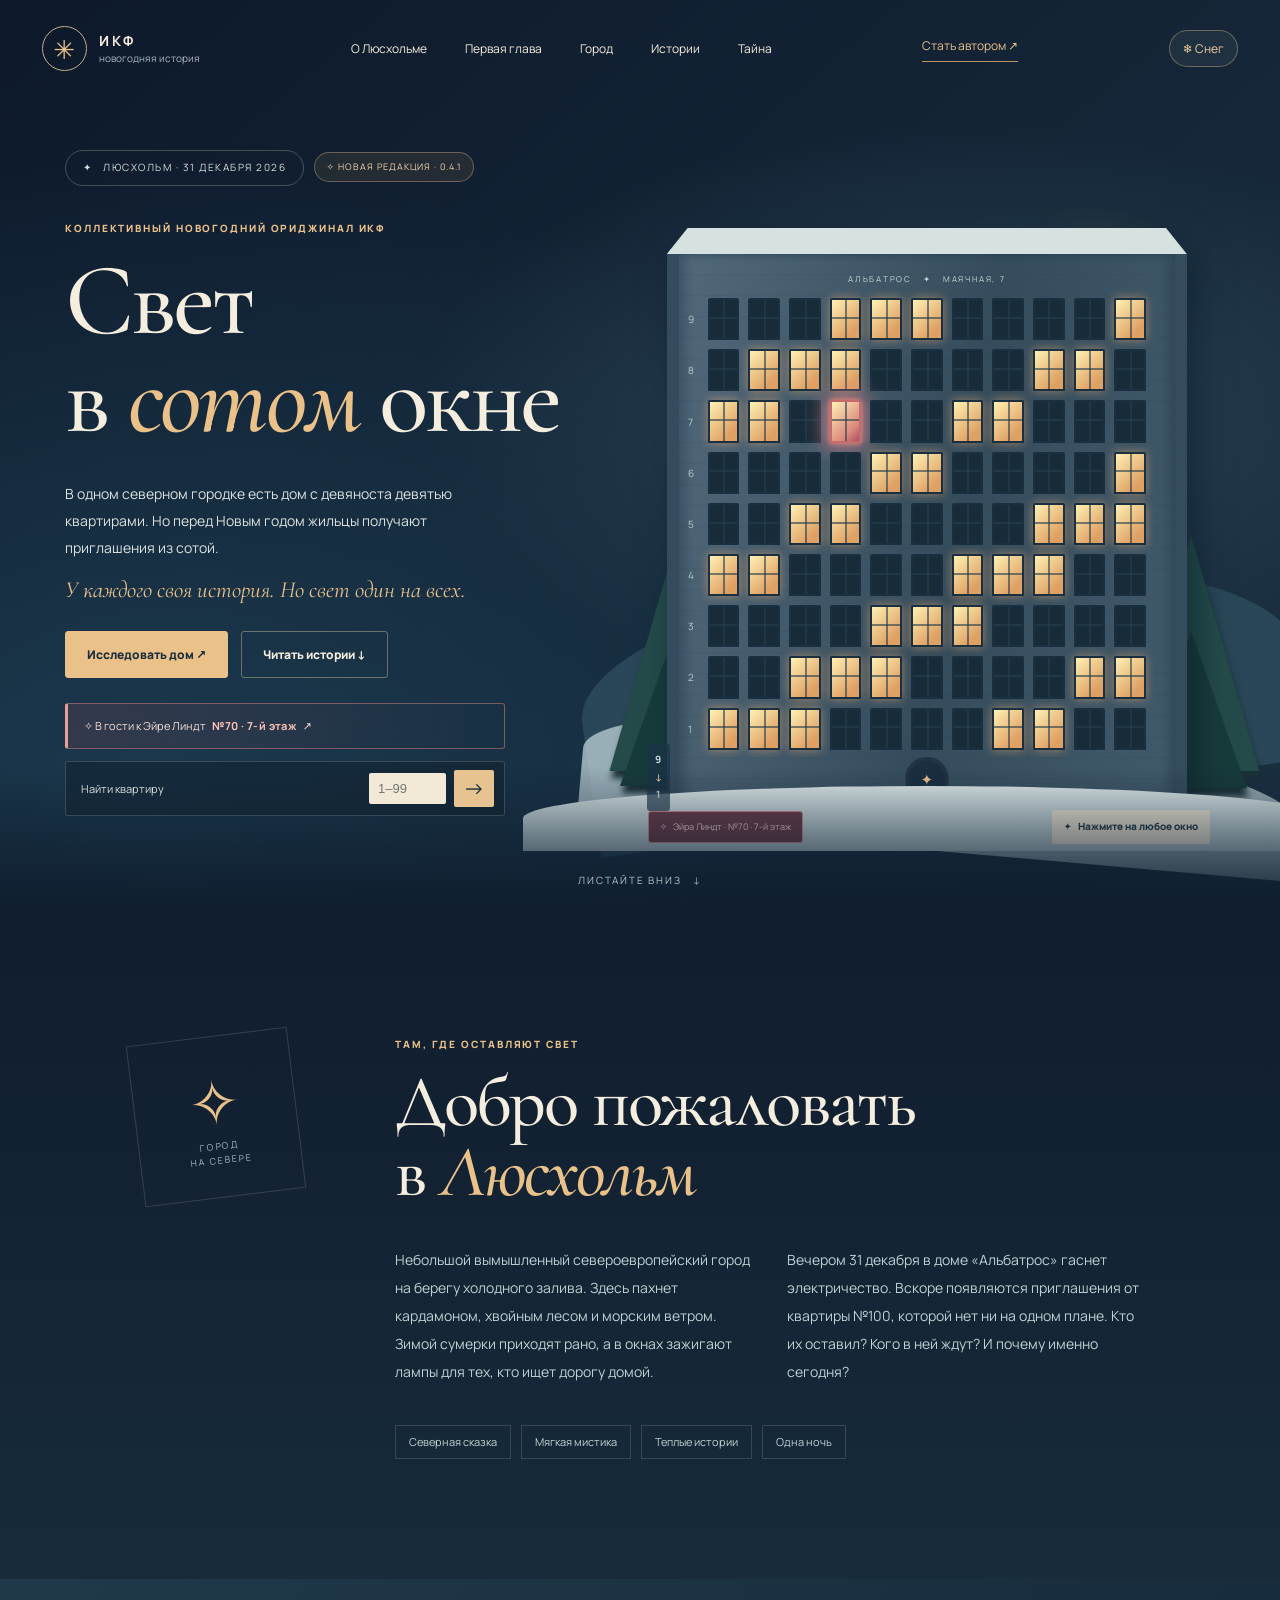
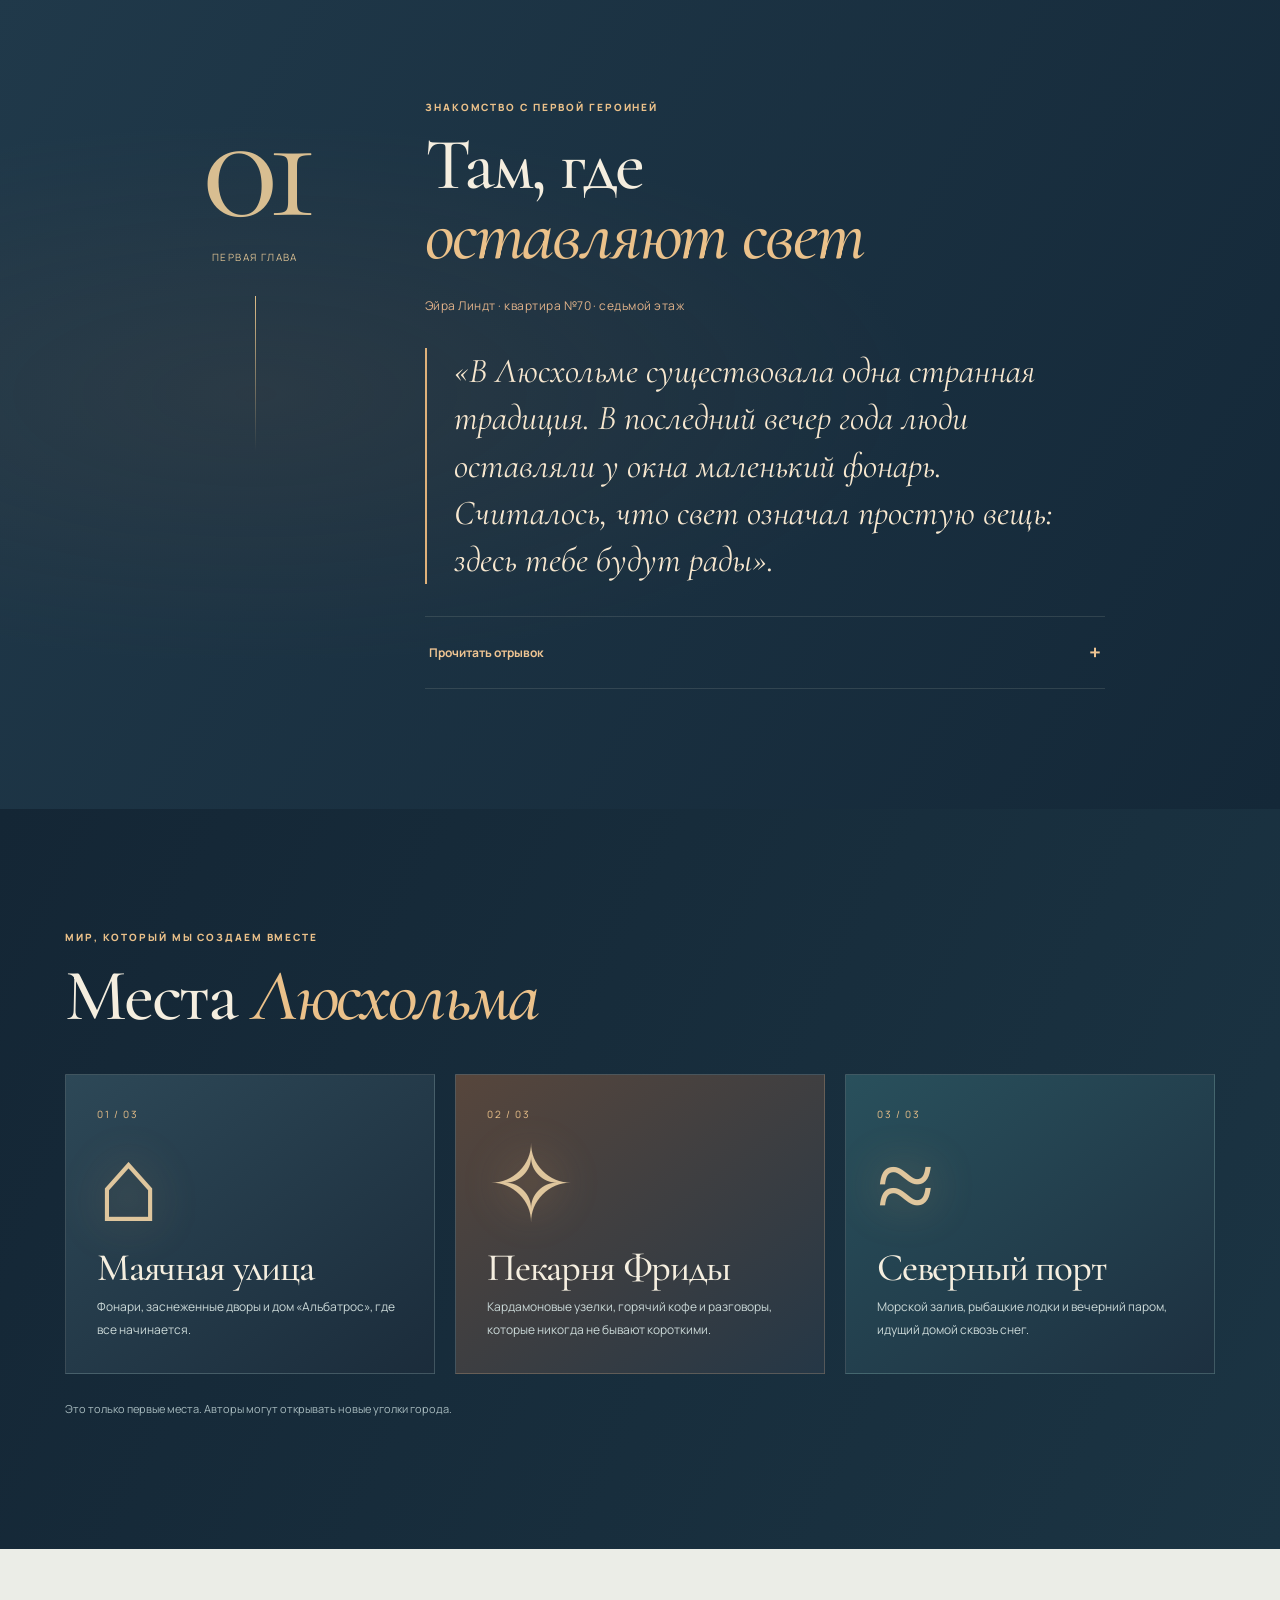
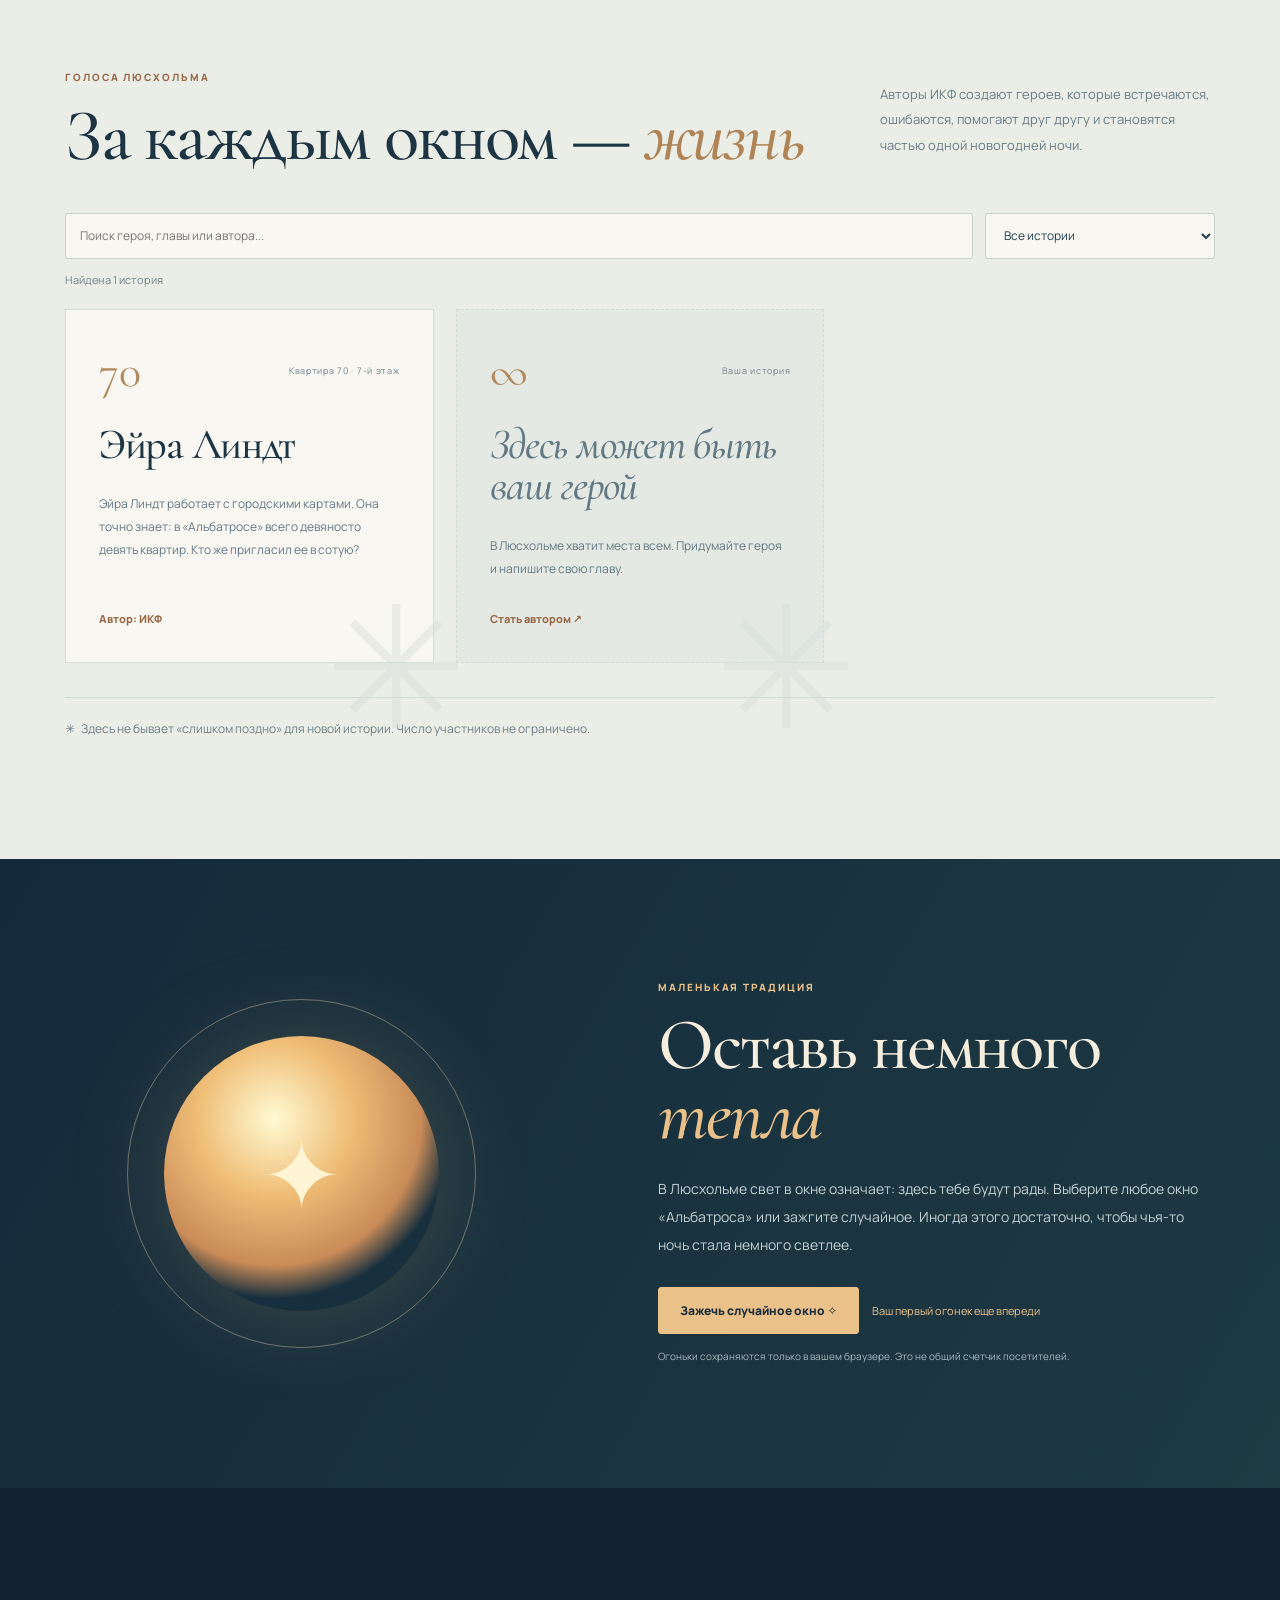
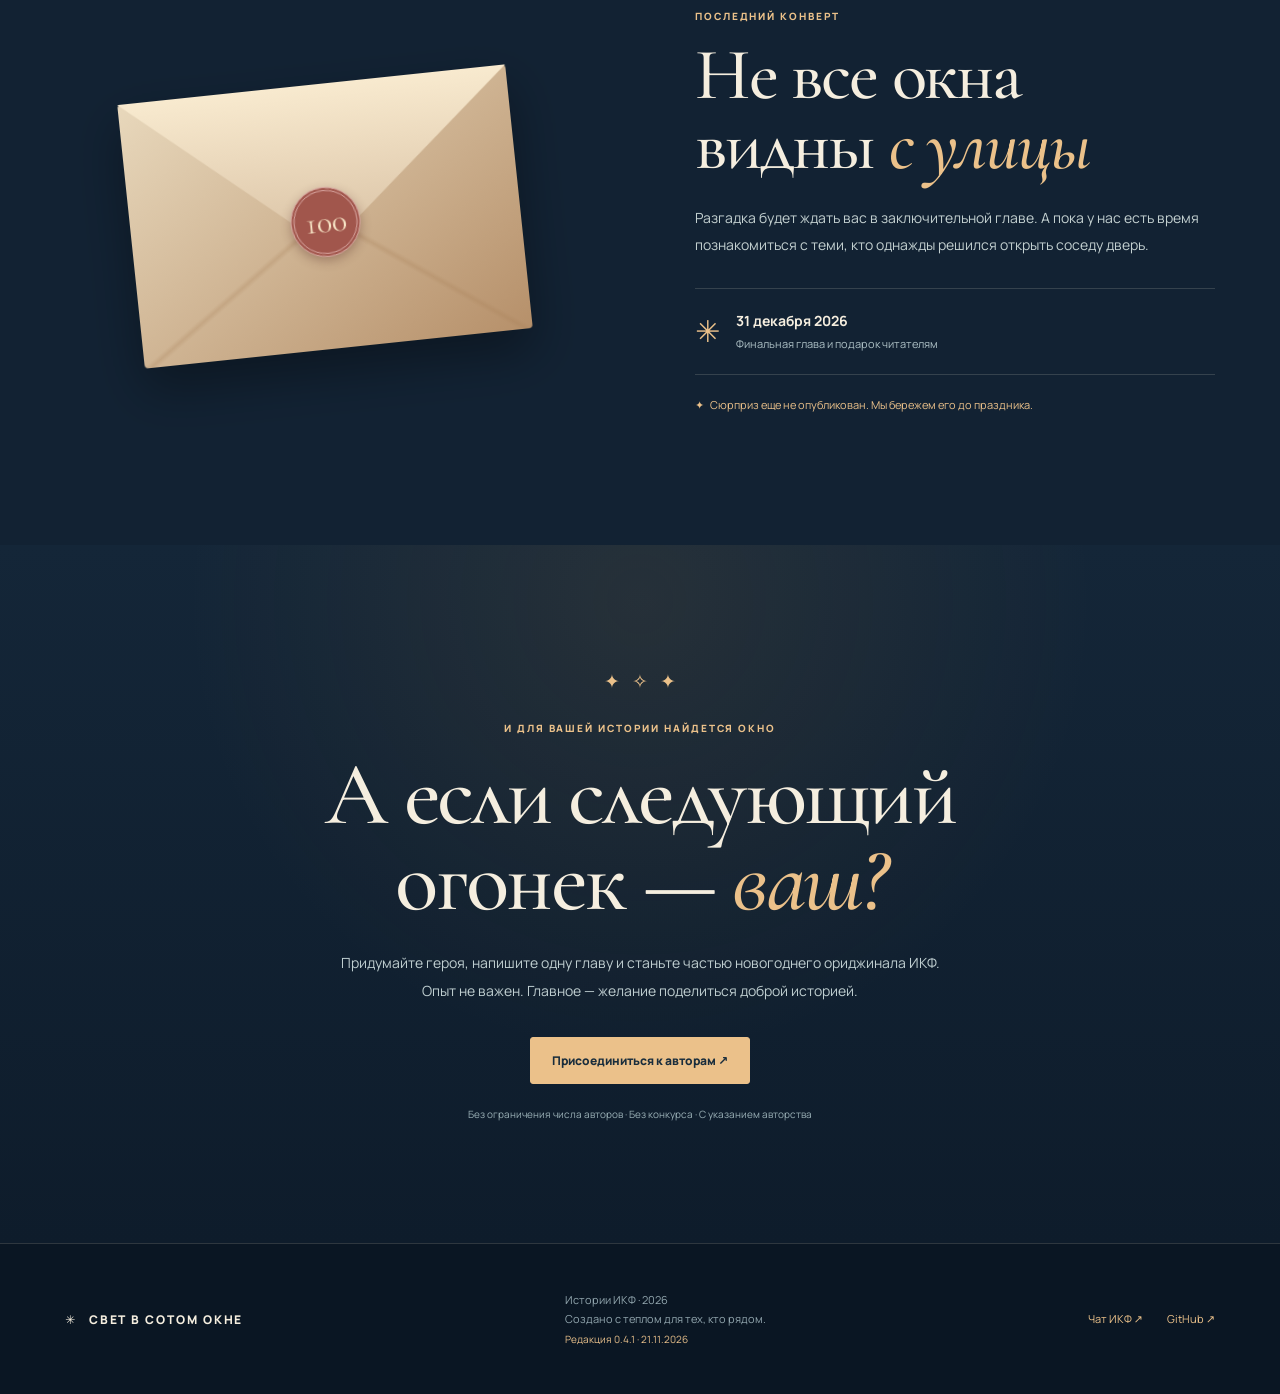
==== index.html @ 550110e5 "fix: prevent relighting already illuminated windows and select dark windows" ====
<!doctype html>
<html lang="ru">
<head>
<meta charset="utf-8"><meta name="viewport" content="width=device-width,initial-scale=1"><meta name="theme-color" content="#101c2c"><meta name="application-version" content="0.4.1">
<meta name="description" content="Свет в сотом окне — коллективный новогодний ориджинал ИКФ. Добро пожаловать в Люсхольм.">
<meta property="og:title" content="Свет в сотом окне · ИКФ"><meta property="og:description" content="У каждого своя история. Но свет один на всех.">
<title>Свет в сотом окне · ИКФ</title>
<link rel="preconnect" href="https://fonts.googleapis.com"><link rel="preconnect" href="https://fonts.gstatic.com" crossorigin>
<link href="https://fonts.googleapis.com/css2?family=Cormorant+Garamond:wght@400;500;600;700&family=Manrope:wght@400;500;600;700;800&display=swap" rel="stylesheet">
<link rel="icon" href="assets/favicon.svg" type="image/svg+xml"><link rel="stylesheet" href="assets/styles.css?v=20261121-041"><script src="assets/app.js?v=20261121-041" defer></script>
</head>
<body>
<a class="skip-link" href="#main">Перейти к содержимому</a>
<div class="snowfall" id="snowfall" aria-hidden="true"></div>
<header class="site-header">
<a class="brand" href="#top"><span class="brand-symbol">✳</span><span><strong>ИКФ</strong><small>новогодняя история</small></span></a>
<nav class="nav" aria-label="Навигация"><a href="#world">О Люсхольме</a><a href="#chapter">Первая глава</a><a href="#places">Город</a><a href="#stories">Истории</a><a href="#mystery">Тайна</a></nav>
<a class="header-link" href="https://t.me/chat_IKF" target="_blank" rel="noopener noreferrer">Стать автором ↗</a><button class="snow-toggle" id="snow-toggle" type="button" aria-pressed="true" title="Включить или выключить снег">❄ <span>Снег</span></button>
</header>
<main id="main">
<section class="hero" id="top">
<div class="container hero-layout">
<div class="hero-copy">
<div class="eyebrow">✦ &nbsp; Люсхольм · 31 декабря 2026</div><div class="edition-pill" aria-label="Новая версия сайта">✧ НОВАЯ РЕДАКЦИЯ · 0.4.1</div>
<p class="kicker">Коллективный новогодний ориджинал ИКФ</p>
<h1>Свет<br>в <em>сотом</em> окне</h1>
<p class="lead">В одном северном городке есть дом с девяноста девятью квартирами. Но перед Новым годом жильцы получают приглашения из сотой.</p>
<p class="motto">У каждого своя история. Но свет один на всех.</p>
<div class="hero-actions"><a class="btn primary" href="#house">Исследовать дом ↗</a><a class="btn outline" href="#stories">Читать истории ↓</a></div>
<div class="hero-extras"><button class="eira-quick" id="hero-eira" type="button">✧ В гости к Эйре Линдт <strong>№70 · 7-й этаж</strong> ↗</button>
<form class="window-finder" id="window-finder" aria-label="Найти квартиру"><label for="window-number">Найти квартиру</label><input id="window-number" name="number" type="number" min="1" max="99" inputmode="numeric" placeholder="1–99" required><button type="submit" title="Открыть квартиру">→</button></form></div>
</div>
<div class="scene" id="house" aria-label="Интерактивный дом Альбатрос">
<div class="moon"></div><div class="aurora"></div><div class="star-field">✦ &nbsp; · &nbsp; ✧ &nbsp; · &nbsp; ✦</div>
<div class="hill hill-back"></div><div class="hill hill-front"></div>
<div class="pine pine-a"></div><div class="pine pine-b"></div><div class="pine pine-c"></div>
<div class="house"><div class="roof"></div><div class="wall"><div class="house-label">АЛЬБАТРОС &nbsp; ✦ &nbsp; МАЯЧНАЯ, 7</div><div class="windows" id="window-grid" role="group" aria-label="Окна дома"></div><div class="door">✦</div></div></div>
<div class="snowbank"></div><div class="scene-hint">✦ &nbsp; Нажмите на любое окно</div><div class="scene-eira">✧ &nbsp; Эйра Линдт · №70 · 7-й этаж</div><div class="house-floor-guide" aria-hidden="true">9 <span>↓</span> 1</div>
</div></div>
<div class="scroll-cue">Листайте вниз &nbsp; ↓</div>
</section>
<section class="section intro" id="world"><div class="container intro-layout"><div class="intro-glyph">✧<small>ГОРОД<br>НА СЕВЕРЕ</small></div><div>
<p class="kicker">Там, где оставляют свет</p><h2>Добро пожаловать<br>в <em>Люсхольм</em></h2>
<div class="columns"><p>Небольшой вымышленный североевропейский город на берегу холодного залива. Здесь пахнет кардамоном, хвойным лесом и морским ветром. Зимой сумерки приходят рано, а в окнах зажигают лампы для тех, кто ищет дорогу домой.</p><p>Вечером 31 декабря в доме «Альбатрос» гаснет электричество. Вскоре появляются приглашения от квартиры №100, которой нет ни на одном плане. Кто их оставил? Кого в ней ждут? И почему именно сегодня?</p></div>
<div class="tags"><span>Северная сказка</span><span>Мягкая мистика</span><span>Теплые истории</span><span>Одна ночь</span></div>
</div></div></section>
<section class="chapter-preview section" id="chapter">
<div class="container chapter-layout">
<div class="chapter-index"><span>01</span><small>ПЕРВАЯ ГЛАВА</small><div class="chapter-line"></div></div>
<div class="chapter-main">
<p class="kicker">Знакомство с первой героиней</p>
<h2>Там, где<br><em>оставляют свет</em></h2>
<p class="chapter-attribution">Эйра Линдт · квартира №70 · седьмой этаж</p>
<blockquote>«В Люсхольме существовала одна странная традиция. В последний вечер года люди оставляли у окна маленький фонарь. Считалось, что свет означал простую вещь: здесь тебе будут рады».</blockquote>
<details class="chapter-excerpt" id="chapter-excerpt"><summary>Прочитать отрывок <span aria-hidden="true">+</span></summary>
<div class="chapter-excerpt-body"><p>Эйра Линдт считала, что человечество вообще отлично умело превращать хорошие идеи в декоративные предметы.</p>
<p>Она думала об этом, стоя перед витриной пекарни, пока за ее спиной ветер пытался сорвать с головы вязаную шапку.</p>
<p>— Два кардамоновых узелка, пожалуйста.</p><p>— Два? — переспросила пекарша.</p><p>— Да.</p><p>— К тебе кто-то придет?</p><p>Эйра вздохнула.</p><p>— Фрида, если я покупаю два узелка, это еще не значит, что у меня гости.</p><p>— Значит, собираешься съесть два сама.</p><p>— Весьма проницательно.</p><p>Пекарша довольно улыбнулась и положила в бумажный пакет третий.</p><p>— Этот за мой счет.</p><p>— За что?</p><p>— За то, что ты сегодня хотя бы разговариваешь с людьми.</p>
<p class="chapter-finish">Продолжение — в первой главе коллективного ориджинала ИКФ.</p></div></details>
</div></div></section>
<section class="section places-section" id="places"><div class="container"><p class="kicker">Мир, который мы создаем вместе</p><h2>Места <em>Люсхольма</em></h2><div class="places-grid"><article class="place-card"><span>01 / 03</span><div class="place-icon" aria-hidden="true">⌂</div><h3>Маячная улица</h3><p>Фонари, заснеженные дворы и дом «Альбатрос», где все начинается.</p></article><article class="place-card"><span>02 / 03</span><div class="place-icon" aria-hidden="true">✧</div><h3>Пекарня Фриды</h3><p>Кардамоновые узелки, горячий кофе и разговоры, которые никогда не бывают короткими.</p></article><article class="place-card"><span>03 / 03</span><div class="place-icon" aria-hidden="true">≈</div><h3>Северный порт</h3><p>Морской залив, рыбацкие лодки и вечерний паром, идущий домой сквозь снег.</p></article></div><p class="places-note">Это только первые места. Авторы могут открывать новые уголки города.</p></div></section>
<section class="section stories-section" id="stories"><div class="container">
<div class="section-head"><div><p class="kicker">Голоса Люсхольма</p><h2>За каждым окном — <em>жизнь</em></h2></div><p>Авторы ИКФ создают героев, которые встречаются, ошибаются, помогают друг другу и становятся частью одной новогодней ночи.</p></div>
<div class="story-controls"><label class="sr-only" for="story-search">Поиск по герою, главе или автору</label><input id="story-search" type="search" placeholder="Поиск героя, главы или автора..." autocomplete="off"><label class="sr-only" for="story-filter">Местоположение</label><select id="story-filter"><option value="all">Все истории</option><option value="house">Дом «Альбатрос»</option><option value="city">Другие места города</option></select></div><p class="story-count" id="story-count" aria-live="polite"></p><div class="story-grid" id="story-grid"></div>
<p class="story-note">✳ &nbsp; Здесь не бывает «слишком поздно» для новой истории. Число участников не ограничено.</p>
</div></section>
<section class="section light-section"><div class="container light-layout"><div class="glowing-orb" aria-hidden="true">✦</div><div>
<p class="kicker">Маленькая традиция</p><h2>Оставь немного <em>тепла</em></h2><p>В Люсхольме свет в окне означает: здесь тебе будут рады. Выберите любое окно «Альбатроса» или зажгите случайное. Иногда этого достаточно, чтобы чья-то ночь стала немного светлее.</p>
<div class="light-actions"><button type="button" id="light-random" class="btn primary">Зажечь случайное окно ✧</button><span id="light-status" aria-live="polite">Ваш первый огонек еще впереди</span></div>
<small>Огоньки сохраняются только в вашем браузере. Это не общий счетчик посетителей.</small>
</div></div></section>
<section class="section mystery-section" id="mystery"><div class="container mystery-layout">
<div class="envelope" aria-hidden="true"><div class="envelope-top"></div><div class="seal">100</div></div>
<div><p class="kicker">Последний конверт</p><h2>Не все окна<br>видны <em>с улицы</em></h2><p>Разгадка будет ждать вас в заключительной главе. А пока у нас есть время познакомиться с теми, кто однажды решился открыть соседу дверь.</p>
<div class="date"><span>✳</span><div><strong>31 декабря 2026</strong><small>Финальная глава и подарок читателям</small></div></div>
<p class="sealed">✦ &nbsp; Сюрприз еще не опубликован. Мы бережем его до праздника.</p></div>
</div></section>
<section class="section join-section" id="join"><div class="container"><div class="stars">✦ &nbsp; ✧ &nbsp; ✦</div>
<p class="kicker">И для вашей истории найдется окно</p><h2>А если следующий<br>огонек — <em>ваш?</em></h2>
<p>Придумайте героя, напишите одну главу и станьте частью новогоднего ориджинала ИКФ. Опыт не важен. Главное — желание поделиться доброй историей.</p>
<a class="btn primary" href="https://t.me/chat_IKF" target="_blank" rel="noopener noreferrer">Присоединиться к авторам ↗</a>
<small>Без ограничения числа авторов · Без конкурса · С указанием авторства</small></div></section>
</main>
<footer><div class="container footer"><a href="#top" class="footer-brand">✳ &nbsp; СВЕТ В СОТОМ ОКНЕ</a><p>Истории ИКФ · 2026<br>Создано с теплом для тех, кто рядом.<br><span class="build-stamp">Редакция 0.4.1 · 21.11.2026</span></p><div><a href="https://t.me/chat_IKF" target="_blank" rel="noopener noreferrer">Чат ИКФ ↗</a><a href="https://github.com/DizzyZ7/IKF-Hundredth-Window" target="_blank" rel="noopener noreferrer">GitHub ↗</a></div></div></footer>
<dialog id="window-dialog" class="window-dialog" aria-labelledby="dialog-title"><button type="button" id="dialog-close" class="dialog-close" aria-label="Закрыть">×</button><div class="dialog-number" id="dialog-number"></div><h2 id="dialog-title"></h2><p id="dialog-copy"></p><p class="dialog-meta" id="dialog-meta"></p><div id="dialog-stories" class="dialog-stories"></div><div class="dialog-actions"><button type="button" id="dialog-light" class="btn primary">Зажечь огонек ✧</button><span class="light-already-lit" id="dialog-light-status" role="status" hidden>✦ Свет уже горит</span><a id="dialog-story-link" class="btn outline" href="#stories">К историям ↓</a><button id="dialog-share" class="btn outline" type="button">Поделиться окном ↗</button></div><p id="share-notice" class="share-notice" aria-live="polite"></p></dialog>
</body></html>
---- assets/styles.css ----
:root{--night:#0f1d2e;--night2:#1a3140;--ivory:#f5eedf;--muted:#a7bac1;--gold:#ebc18a;--line:rgba(236,229,213,.16)}*{box-sizing:border-box}html{scroll-behavior:smooth}body{margin:0;min-width:320px;background:var(--night);color:var(--ivory);font:15px/1.75 Manrope,system-ui,sans-serif;overflow-x:hidden}a{color:inherit;text-decoration:none}button{font:inherit;cursor:pointer}a:focus-visible,button:focus-visible{outline:3px solid #ffdd9a;outline-offset:4px}.skip-link{position:absolute;left:10px;top:-100px;background:white;color:black;padding:12px;z-index:100}.skip-link:focus{top:10px}.container{width:min(1150px,calc(100% - 48px));margin:auto}.site-header{position:absolute;z-index:20;top:0;left:0;right:0;display:flex;align-items:center;justify-content:space-between;max-width:1330px;margin:auto;padding:26px 42px}.brand{display:flex;align-items:center;gap:12px}.brand-symbol{width:45px;height:45px;border:1px solid #c4aa87;border-radius:50%;display:grid;place-items:center;font-size:26px;color:var(--gold)}.brand strong,.brand small{display:block;line-height:1.45}.brand strong{font-size:14px;letter-spacing:.2em}.brand small{font-size:10px;color:var(--muted)}.nav{display:flex;gap:38px;font-size:12px}.nav a:hover,.header-link:hover{color:var(--gold)}.header-link{font-size:12px;color:var(--gold);border-bottom:1px solid #bb9465;padding-bottom:5px}.hero{min-height:810px;min-height:100svh;position:relative;overflow:hidden;background:radial-gradient(ellipse at 75% 45%,#2c4556 0,transparent 40%),radial-gradient(ellipse at 12% 85%,#1b384d 0,transparent 56%),linear-gradient(140deg,#0d192b,#1a3041)}.hero:after{content:"";position:absolute;bottom:0;height:150px;left:0;right:0;background:linear-gradient(transparent,var(--night));pointer-events:none}.hero-layout{padding-top:150px;min-height:760px;display:grid;grid-template-columns:1fr 1.07fr;gap:35px;align-items:center}.hero-copy{padding-bottom:100px;z-index:2}.eyebrow{display:inline-block;border:1px solid rgba(239,229,203,.25);border-radius:40px;padding:8px 17px;color:#d3dfdd;letter-spacing:.15em;font-size:10px;text-transform:uppercase;margin-bottom:34px}.kicker{color:var(--gold);font-size:10px;letter-spacing:.19em;text-transform:uppercase;font-weight:800;margin:0 0 14px}h1,h2,h3{font-family:"Cormorant Garamond",Georgia,serif;font-weight:500;letter-spacing:-.03em;line-height:.96;margin:0}h1{font-size:clamp(75px,8vw,125px);margin-bottom:32px}h1 em,h2 em{color:var(--gold);font-weight:500}h2{font-size:clamp(46px,5.7vw,76px);margin-bottom:25px}.lead{max-width:440px;color:#dce2e0;line-height:1.95;font-size:14px;margin-bottom:15px}.motto{color:var(--gold);font:italic 23px "Cormorant Garamond",Georgia,serif;margin:0 0 27px}.hero-actions,.light-actions,.dialog-actions{display:flex;gap:13px;align-items:center;flex-wrap:wrap}.btn{display:inline-flex;align-items:center;justify-content:center;border:1px solid rgba(255,225,182,.36);padding:12px 21px;min-height:47px;border-radius:3px;font-size:12px;font-weight:800;transition:background .2s,transform .2s,box-shadow .2s}.btn:hover{transform:translateY(-3px)}.primary{background:var(--gold);color:#192d3c;border-color:var(--gold)}.primary:hover{background:#ffe3b0;box-shadow:0 10px 28px rgba(230,187,126,.2)}.outline{background:transparent;color:var(--ivory)}.outline:hover{background:rgba(255,255,255,.1)}.scroll-cue{position:absolute;z-index:2;left:50%;bottom:26px;transform:translateX(-50%);font-size:10px;letter-spacing:.18em;text-transform:uppercase;color:#b4c3c8}
.scene{height:600px;position:relative;align-self:end;margin-bottom:65px;isolation:isolate}.scene:before{position:absolute;inset:12% 0;content:"";background:radial-gradient(ellipse at 50% 68%,rgba(241,177,88,.15),transparent 60%)}.moon{position:absolute;right:85px;top:15px;width:65px;height:65px;border-radius:50%;background:#fff0c8;box-shadow:0 0 55px 13px rgba(254,229,170,.22)}.aurora{position:absolute;top:52px;left:0;right:0;height:160px;background:linear-gradient(80deg,transparent,#74bba78c,transparent);filter:blur(45px);transform:rotate(-17deg);opacity:.2}.star-field{position:absolute;top:5%;left:13%;color:#f2e9d3;font-size:22px;letter-spacing:17px}.hill{position:absolute;bottom:42px;width:125%;left:-10%;height:240px;border-radius:65% 85% 0 0;z-index:-1}.hill-back{background:#294758;transform:rotate(-8deg)}.hill-front{bottom:0;height:127px;background:#c9dce1;transform:rotate(5deg);opacity:.7;z-index:2}.snowbank{position:absolute;z-index:5;bottom:0;left:-20%;width:140%;height:65px;border-radius:50% 50% 0 0;background:linear-gradient(#e0ecec,#b7cbd2)}.pine{width:0;height:0;position:absolute;border-left:39px solid transparent;border-right:39px solid transparent;border-bottom:135px solid #244b49;bottom:80px;z-index:3;filter:drop-shadow(1px 5px 2px #1a3036)}.pine:after{content:"";position:absolute;left:-32px;top:55px;border-left:32px solid transparent;border-right:32px solid transparent;border-bottom:90px solid #173b3b}.pine-a{left:-10px;transform:scale(1.5);transform-origin:bottom}.pine-b{left:48px;transform:scale(.8);transform-origin:bottom}.pine-c{right:-15px;transform:scale(1.75);transform-origin:bottom}.house{position:absolute;z-index:4;left:50%;bottom:45px;transform:translateX(-50%);width:min(520px,95%);filter:drop-shadow(10px 14px 18px #08182788)}.roof{height:29px;background:#d5e2e0;clip-path:polygon(0 100%,4% 10%,96% 10%,100% 100%)}.wall{position:relative;background:repeating-linear-gradient(0deg,transparent 0 19px,#172e3b11 20px 21px),linear-gradient(100deg,#52697b,#354c5c 55%,#415a6b);border:12px solid #344c5d;border-top:0;border-bottom:7px solid #273c4c;padding:18px 29px 49px;box-shadow:inset 7px 0 8px #1a314555,inset -7px 0 8px #1a314555}.house-label{text-align:center;color:#c9d8d6;font-size:8px;letter-spacing:.22em;white-space:nowrap;margin-bottom:12px}.windows{display:grid;grid-template-columns:repeat(11,minmax(0,1fr));gap:9px}.window{position:relative;min-width:0;aspect-ratio:.75;border:2px solid #1a3040;background:#172b38;border-radius:2px 2px 0 0;padding:0;transition:background .25s,transform .25s,box-shadow .25s}.window:before{content:"";position:absolute;width:2px;left:49%;height:100%;background:#273f4e9c;top:0}.window:after{content:"";position:absolute;height:2px;top:44%;left:0;right:0;background:#273f4e9c}.window.lit{background:linear-gradient(135deg,#fff0b3,#dfa063 80%);box-shadow:0 0 10px #f0ad6a88}.window.featured{background:linear-gradient(135deg,#fff8dc,#ffc476);box-shadow:0 0 17px 3px #ffd18b90}.window.user-lit{animation:lightup .6s ease-out}.window:hover,.window:focus-visible{transform:scale(1.25);z-index:5;border-color:#ffe5a5}.door{width:43px;height:42px;border:4px solid #213343;background:#1a2d40;position:absolute;bottom:0;left:50%;transform:translateX(-50%);border-radius:21px 21px 0 0;color:var(--gold);text-align:center;padding-top:6px}.scene-hint{position:absolute;z-index:6;right:5px;bottom:7px;background:#f5eddb;color:#273e4a;font-size:10px;font-weight:800;padding:8px 12px;border-radius:2px}@keyframes lightup{50%{transform:scale(1.28)}}.snowfall{pointer-events:none;position:fixed;z-index:30;inset:0;overflow:hidden}.flake{position:absolute;top:-10px;width:3px;height:3px;background:#fff;border-radius:50%;animation:fall linear infinite}@keyframes fall{to{transform:translate3d(var(--drift),110vh,0)}}
.section{padding:120px 0}.intro{background:linear-gradient(#101d2e,#172b3b)}.intro-layout{display:grid;grid-template-columns:180px 1fr;gap:80px;max-width:1010px}.intro-glyph{border:1px solid var(--line);height:162px;width:162px;display:flex;flex-direction:column;justify-content:center;align-items:center;font:62px Georgia,serif;color:var(--gold);transform:rotate(-7deg)}.intro-glyph small{font:9px/1.5 Manrope,sans-serif;letter-spacing:.2em;color:var(--muted);text-align:center}.columns{display:grid;grid-template-columns:1fr 1fr;gap:34px}.columns p{font-size:14px;color:#c1d0d2;line-height:2}.tags{display:flex;gap:10px;flex-wrap:wrap;margin-top:25px}.tags span{border:1px solid var(--line);color:#c2d1d1;padding:6px 13px;font-size:11px}.stories-section{background:#ebede7;color:#1d3443}.stories-section .kicker{color:#996a48}.stories-section h2 em{color:#af8456}.section-head{display:flex;justify-content:space-between;align-items:end;gap:40px;margin-bottom:42px}.section-head h2{margin:0}.section-head>p{font-size:13px;line-height:1.95;color:#697d86;max-width:335px}.story-grid{display:grid;grid-template-columns:repeat(3,minmax(0,1fr));gap:22px}.story-card{min-height:305px;padding:33px;background:#f8f7f2;border:1px solid #d4dcd7;position:relative;display:flex;flex-direction:column;transition:transform .2s,box-shadow .2s}.story-card:hover{transform:translateY(-5px);box-shadow:0 13px 26px #213d4a14}.story-card:after{content:"✳";font:170px Georgia,serif;color:#d9e1dc;position:absolute;bottom:-107px;right:-34px;opacity:.5;pointer-events:none}.story-card .story-top{display:flex;align-items:center;justify-content:space-between;margin-bottom:25px;gap:6px}.story-number{font:46px "Cormorant Garamond",serif;color:#b2895f}.story-type{font-size:9px;color:#70838c;letter-spacing:.08em;text-align:right}.story-card h3{font-size:43px;margin-bottom:16px}.story-card p{font-size:12px;line-height:1.9;color:#637881;position:relative;z-index:1}.story-author{font-size:11px;font-weight:800;margin-top:auto;color:#9a6b49;position:relative;z-index:1;padding-top:17px}.story-card.empty{background:#e5e9e4;border-style:dashed}.story-card.empty h3{font-style:italic;color:#637984}.story-note{color:#708086;border-top:1px solid #cfd9d5;padding-top:20px;margin:34px 0 0;font-size:12px}.light-section{background:linear-gradient(120deg,#142a3b,#1e3a43)}.light-layout{display:grid;grid-template-columns:.85fr 1fr;align-items:center;gap:120px}.glowing-orb{width:min(275px,100%);aspect-ratio:1;border-radius:50%;display:grid;place-items:center;justify-self:center;font-size:95px;color:#fff4d4;background:radial-gradient(circle at 40% 30%,#fffad3,#efbe77 30%,#c98b58 58%,transparent 71%);box-shadow:0 0 100px #e8b86f33;position:relative}.glowing-orb:after{content:"";position:absolute;inset:-37px;border:1px solid #efd6af66;border-radius:50%}.light-section p:not(.kicker){font-size:14px;color:#c2d0d3;line-height:2}.light-actions{margin:28px 0 8px}.light-actions span{font-size:11px;color:var(--gold)}.light-section small{font-size:10px;color:#a5b9bf}.mystery-section{background:#122233}.mystery-layout{display:grid;grid-template-columns:1fr 1fr;gap:110px;align-items:center}.mystery-layout p:not(.kicker):not(.sealed){font-size:14px;line-height:1.9;color:#c3d0d0}.envelope{width:min(390px,100%);height:265px;background:linear-gradient(145deg,#e8d8bc,#b6906a);position:relative;transform:rotate(-6deg);filter:drop-shadow(0 22px 25px #0005);border-radius:4px;margin:20px auto}.envelope:after{content:"";position:absolute;inset:0;background:linear-gradient(35deg,transparent 49%,#a47c5440 50%,transparent 51%),linear-gradient(-35deg,transparent 49%,#a47c5440 50%,transparent 51%)}.envelope-top{position:absolute;inset:0;background:linear-gradient(#f8eacf,#c6a889);clip-path:polygon(0 0,100% 0,50% 62%);z-index:2}.seal{position:absolute;z-index:3;left:50%;top:52%;transform:translate(-50%,-50%);width:70px;height:70px;background:#a1564c;color:#f8e6c7;display:grid;place-items:center;border:4px double #d8a5a0;border-radius:50%;font:32px "Cormorant Garamond",serif;box-shadow:0 4px 11px #4b211f55}.date{display:flex;align-items:center;gap:16px;padding:16px 0;border-block:1px solid var(--line);margin:30px 0 20px}.date>span{font-size:30px;color:var(--gold)}.date strong,.date small{display:block}.date strong{font-size:14px}.date small{font-size:11px;color:#adc0c5}.sealed{font-size:11px;color:var(--gold)}.join-section{text-align:center;background:radial-gradient(ellipse at 50% 8%,#9d784322,transparent 50%),linear-gradient(#142638,#0e1c2b)}.join-section .container{max-width:740px}.join-section h2{font-size:clamp(59px,7vw,91px)}.join-section p:not(.kicker){font-size:14px;line-height:2;color:#bfced0;max-width:600px;margin:0 auto 32px}.join-section small{display:block;color:#9ab0b6;margin-top:22px;font-size:10px}.stars{color:var(--gold);font-size:19px;margin-bottom:22px}footer{background:#0a1623;border-top:1px solid var(--line)}.footer{min-height:150px;display:flex;gap:25px;align-items:center;justify-content:space-between}.footer-brand{font-size:12px;font-weight:800;letter-spacing:.16em}.footer p{color:#92a6ae;font-size:11px;margin:0}.footer>div{display:flex;gap:24px;font-size:11px;color:var(--gold)}
.window-dialog{position:fixed;margin:auto;width:min(490px,calc(100vw - 30px));padding:42px;background:linear-gradient(145deg,#213b4d,#142738);border:1px solid #617373;color:var(--ivory);box-shadow:0 30px 70px #0008;border-radius:5px}.window-dialog::backdrop{background:#06101cd1;backdrop-filter:blur(5px)}.dialog-close{position:absolute;top:6px;right:12px;font-size:29px;border:0;background:none;color:white}.dialog-number{color:var(--gold);font-size:11px;text-transform:uppercase;letter-spacing:.2em;margin-bottom:16px}.window-dialog h2{font-size:50px}.window-dialog p{font-size:13px;color:#c4d1d2}.window-dialog .dialog-meta{color:var(--gold);font-size:11px}.dialog-actions{margin-top:27px}
@media(max-width:1000px){.nav{gap:20px}.scene{height:530px}.house{width:min(455px,97%)}.windows{gap:7px}.light-layout,.mystery-layout{gap:65px}}
@media(max-width:790px){.site-header{padding:19px 24px}.nav{display:none}.hero{min-height:unset}.hero-layout{display:block;padding-top:125px;min-height:unset}.hero-copy{padding-bottom:15px}.hero h1{font-size:clamp(75px,13vw,110px)}.scene{height:505px;width:min(560px,100%);margin:0 auto 68px}.scroll-cue{bottom:15px}.section{padding:85px 0}.intro-layout{display:block}.intro-glyph{height:115px;width:115px;font-size:37px;margin-bottom:28px}.intro-glyph small{font-size:8px}.story-grid{grid-template-columns:repeat(2,1fr)}.story-grid>:last-child{grid-column:span 2}.section-head{display:block}.section-head>p{max-width:550px;margin-top:23px}.light-layout,.mystery-layout{grid-template-columns:1fr;gap:60px}.glowing-orb{width:215px}.envelope{max-width:335px;height:230px}.footer{flex-wrap:wrap}}
@media(max-width:530px){.container{width:calc(100% - 34px)}.site-header{padding:14px 17px}.brand-symbol{height:39px;width:39px}.header-link{font-size:10px}.hero-layout{padding-top:110px}.eyebrow{margin-bottom:23px;font-size:9px}.hero h1{font-size:clamp(73px,16vw,95px);margin-bottom:22px}.lead{font-size:13px}.motto{font-size:20px}.hero-actions .btn{width:100%}.scene{height:400px;margin-bottom:42px}.moon{width:43px;height:43px;right:53px;top:0}.star-field{font-size:13px;letter-spacing:9px}.house{width:min(350px,98%);bottom:37px}.roof{height:22px}.wall{padding:14px 15px 42px;border-left-width:8px;border-right-width:8px}.house-label{font-size:6px;margin-bottom:9px}.windows{gap:5px}.pine-a{left:-26px;transform:scale(.75)}.pine-b{left:5px;transform:scale(.45)}.pine-c{right:-24px;transform:scale(.8)}.snowbank{height:48px}.scene-hint{font-size:9px;right:2px}.scroll-cue{display:none}.section{padding:75px 0}.columns{grid-template-columns:1fr;gap:0}h2{font-size:clamp(45px,11vw,61px)}.story-grid{grid-template-columns:1fr}.story-grid>:last-child{grid-column:auto}.story-card{min-height:260px}.glowing-orb{width:180px}.glowing-orb:after{inset:-23px}.light-actions .btn{width:100%}.envelope{max-width:275px;height:180px}.join-section h2{font-size:57px}.footer{display:block;padding:35px 0}.footer p{margin:18px 0}.window-dialog{padding:32px 24px}.window-dialog h2{font-size:43px}.dialog-actions .btn{width:100%}}
@media(prefers-reduced-motion:reduce){*,*:before,*:after{animation-duration:.01ms!important;animation-iteration-count:1!important;scroll-behavior:auto!important;transition-duration:.01ms!important}.snowfall{display:none}}

/* Second edition: true building floors, hero window, searchable stories, locations. */
.sr-only{position:absolute;left:-9999px;width:1px;height:1px;overflow:hidden}
.windows{display:flex;flex-direction:column;gap:9px;position:relative}
.floor-row{display:grid;grid-template-columns:repeat(11,minmax(0,1fr));gap:9px;position:relative}
.floor-row:before{content:attr(data-floor);position:absolute;left:-20px;top:50%;transform:translateY(-50%);color:#d7e2df;font:10px Manrope,system-ui,sans-serif;opacity:.82}
.window.eira-home{background:linear-gradient(135deg,#fff0b5,#db887c 73%,#a94f67);border:2px solid #c66a6c;box-shadow:0 0 5px #f18d7c,0 0 19px 6px #eb858caa}
.window.eira-home:hover,.window.eira-home:focus-visible{box-shadow:0 0 18px 9px #f2a6a5}
.scene-eira{position:absolute;z-index:7;left:9px;bottom:8px;color:#ffe2d2;background:#673241ec;border:1px solid #d98f8a;padding:7px 11px;border-radius:3px;font-size:9px}
.places-section{background:linear-gradient(115deg,#142635,#1b3443)}.places-grid{display:grid;grid-template-columns:repeat(3,minmax(0,1fr));gap:20px;margin-top:43px}.place-card{min-height:300px;padding:31px;display:flex;flex-direction:column;border:1px solid #a9b6b038;background:linear-gradient(143deg,#2d4857,#1b2c3b);position:relative;overflow:hidden}.place-card:nth-child(2){background:linear-gradient(143deg,#57463c,#253746)}.place-card:nth-child(3){background:linear-gradient(143deg,#29505c,#1d3040)}.place-card>span{font-size:10px;letter-spacing:.16em;color:var(--gold)}.place-icon{font:105px Georgia,serif;color:#dfc69d;text-shadow:0 0 45px #e4a86677;margin:auto 0;line-height:1}.place-card h3{font-size:39px;margin-bottom:10px}.place-card p{font-size:12px;color:#cbd9d8;line-height:1.9;margin:0}.places-note{font-size:11px;color:#a7babe;margin-top:25px}
.story-controls{display:flex;gap:12px;margin-bottom:11px}.story-controls input,.story-controls select{min-height:46px;background:#f8f7f2;border:1px solid #c5d0cd;color:#254150;border-radius:3px;padding:10px 14px;font:12px Manrope,system-ui,sans-serif}.story-controls input{flex:1;min-width:0}.story-controls select{width:min(230px,40%)}.story-count{font-size:11px;color:#72848b;margin:0 0 20px}.story-card{cursor:pointer}.story-card.empty{cursor:default}.no-results{grid-column:1/-1;color:#617681;padding:30px;border:1px dashed #a7b9b6;font-size:13px}
.dialog-stories{display:flex;flex-direction:column;gap:8px;margin:15px 0}.dialog-stories:empty{display:none}.dialog-stories button{width:100%;background:#274556;color:#f0e8d9;border:1px solid #bca58066;padding:11px 13px;cursor:pointer;text-align:left;font-size:12px}.dialog-stories button[aria-current=true]{color:var(--gold);border-color:var(--gold)}.dialog-stories button:hover{background:#355769}.share-notice{font-size:11px!important;color:var(--gold)!important;margin:12px 0 0}.share-notice:empty{display:none}.dialog-actions .btn{font-size:11px}
@media(max-width:1000px){.floor-row{gap:7px}.windows{gap:7px}}@media(max-width:800px){.places-grid{grid-template-columns:repeat(2,1fr)}.place-card:last-child{grid-column:span 2}.place-card{min-height:250px}}@media(max-width:530px){.floor-row{gap:5px}.windows{gap:5px}.floor-row:before{left:-13px;font-size:8px}.places-grid{grid-template-columns:1fr}.place-card:last-child{grid-column:auto}.place-card{min-height:245px}.scene-eira{left:3px;bottom:30px;font-size:8px;padding:5px 8px}.story-controls{flex-direction:column}.story-controls select{width:100%}.dialog-actions .btn{width:100%}}

/* Ensure native hidden state overrides display utilities. */
[hidden]{display:none!important}

/* v0.4: visually distinct edition, reliable navigation, reading excerpt, lightweight snow controls */
.edition-pill{display:inline-flex;align-items:center;padding:6px 11px;border:1px solid #d6b28a66;border-radius:50px;margin-left:10px;color:#f4d5a9;letter-spacing:.11em;font-size:9px;background:#a87e4a22;vertical-align:middle}
.snow-toggle{border:1px solid #bda47d80;background:#ffffff0d;color:#efcf9e;border-radius:30px;padding:7px 13px;font-size:12px;min-height:36px;transition:background .2s}
.snow-toggle:hover{background:#ffffff20}
.snow-toggle[aria-pressed=false]{opacity:.58}
.snowfall.snow-off{display:none}
.hero-extras{margin-top:25px;display:flex;flex-direction:column;gap:12px;max-width:440px}
.eira-quick{border:1px solid #cf7e7d88;border-left:3px solid #ec9d93;border-radius:3px;color:#f6dfd9;background:linear-gradient(100deg,#7b445244,transparent);padding:12px 16px;text-align:left;font-size:11px;transition:background .2s,transform .2s;display:flex;align-items:center;flex-wrap:wrap;gap:6px}
.eira-quick strong{color:#ffc3b4;letter-spacing:.04em}
.eira-quick:hover{background:#85495a88;transform:translateX(3px)}
.window-finder{display:flex;align-items:center;gap:8px;padding:8px 10px 8px 15px;border:1px solid #cad0c036;background:#101f2b77;border-radius:3px}
.window-finder label{font-size:11px;color:#d8e1da;margin-right:auto;white-space:nowrap}
.window-finder input{background:#f2e9d7;color:#1e3442;border:0;padding:8px 9px;font-size:13px;border-radius:2px;width:77px;min-width:0}
.window-finder button{color:#182f3c;background:#e7c392;border:0;border-radius:2px;height:37px;width:40px;font-size:22px;line-height:1}
.house-floor-guide{position:absolute;z-index:7;left:8px;bottom:40px;color:#cedadd;font-weight:700;font-size:10px;display:flex;flex-direction:column;align-items:center;background:#1a3247aa;border-radius:3px;padding:7px 8px}
.house-floor-guide span{color:#eac899}
.chapter-preview{background:radial-gradient(ellipse at 20% 50%,#66534730,transparent 46%),linear-gradient(120deg,#20394a,#142838)}
.chapter-layout{display:grid;grid-template-columns:190px 1fr;gap:75px;max-width:960px}
.chapter-index{color:#d8be91;display:flex;flex-direction:column;align-items:center;align-self:start}
.chapter-index>span{font:160px/.82 "Cormorant Garamond",Georgia,serif;letter-spacing:-.07em}
.chapter-index small{font-size:10px;letter-spacing:.14em;margin-top:19px}
.chapter-line{width:1px;height:155px;background:linear-gradient(#dfbd87,transparent);margin-top:30px}
.chapter-attribution{color:#e0b28a;font-size:12px;letter-spacing:.04em}
.chapter-main blockquote{font:italic clamp(24px,2.8vw,35px)/1.35 "Cormorant Garamond",Georgia,serif;color:#f7e7cf;margin:32px 0;border-left:2px solid #dfb17a;padding-left:27px;max-width:670px}
.chapter-excerpt{border-top:1px solid #b6beb12a;border-bottom:1px solid #b6beb12a;margin-top:30px;max-width:680px}
.chapter-excerpt summary{cursor:pointer;list-style:none;color:#efc593;font-size:12px;font-weight:700;display:flex;justify-content:space-between;align-items:center;padding:17px 4px}
.chapter-excerpt summary::-webkit-details-marker{display:none}
.chapter-excerpt[open] summary span{transform:rotate(45deg)}
.chapter-excerpt summary span{font-size:21px;transition:transform .2s}
.chapter-excerpt-body{padding:8px 7px 21px;color:#d3dbd9;font:18px/1.75 "Cormorant Garamond",Georgia,serif;max-width:630px}
.chapter-excerpt-body p{margin-bottom:15px}
.chapter-excerpt-body .chapter-finish{color:#e3b580;font:11px Manrope,system-ui,sans-serif;margin-top:28px}
.build-stamp{color:#e9c08b;font-size:10px;white-space:nowrap}
@media(max-width:1130px){.site-header{gap:12px}.nav{gap:16px}}
@media(max-width:900px){.nav a:nth-child(2){display:none}.chapter-layout{grid-template-columns:100px 1fr;gap:32px}.chapter-index>span{font-size:105px}.chapter-index small{font-size:8px}.chapter-line{height:110px}}
@media(max-width:800px){.chapter-layout{grid-template-columns:1fr;gap:16px}.chapter-index{flex-direction:row;gap:16px;align-items:center}.chapter-index>span{font-size:78px}.chapter-index small{margin:0}.chapter-line{display:none}}
@media(max-width:530px){.edition-pill{display:table;margin:11px 0 0}.snow-toggle{padding:5px 9px;font-size:10px}.snow-toggle span{display:none}.header-link{font-size:10px}.hero-extras{margin:22px 0}.house-floor-guide{display:none}.chapter-main blockquote{font-size:28px;padding-left:17px}.chapter-excerpt-body{font-size:18px}}

/* 0.4.1: do not offer to relight windows that are already illuminated. */
.light-already-lit{display:inline-flex;align-items:center;color:#ffe0a9;background:rgba(244,186,101,.12);border:1px solid rgba(244,186,101,.35);padding:10px 13px;font-size:12px;border-radius:4px;line-height:1.5;max-width:100%}
#light-random:disabled{opacity:.72;cursor:default;transform:none;box-shadow:none}
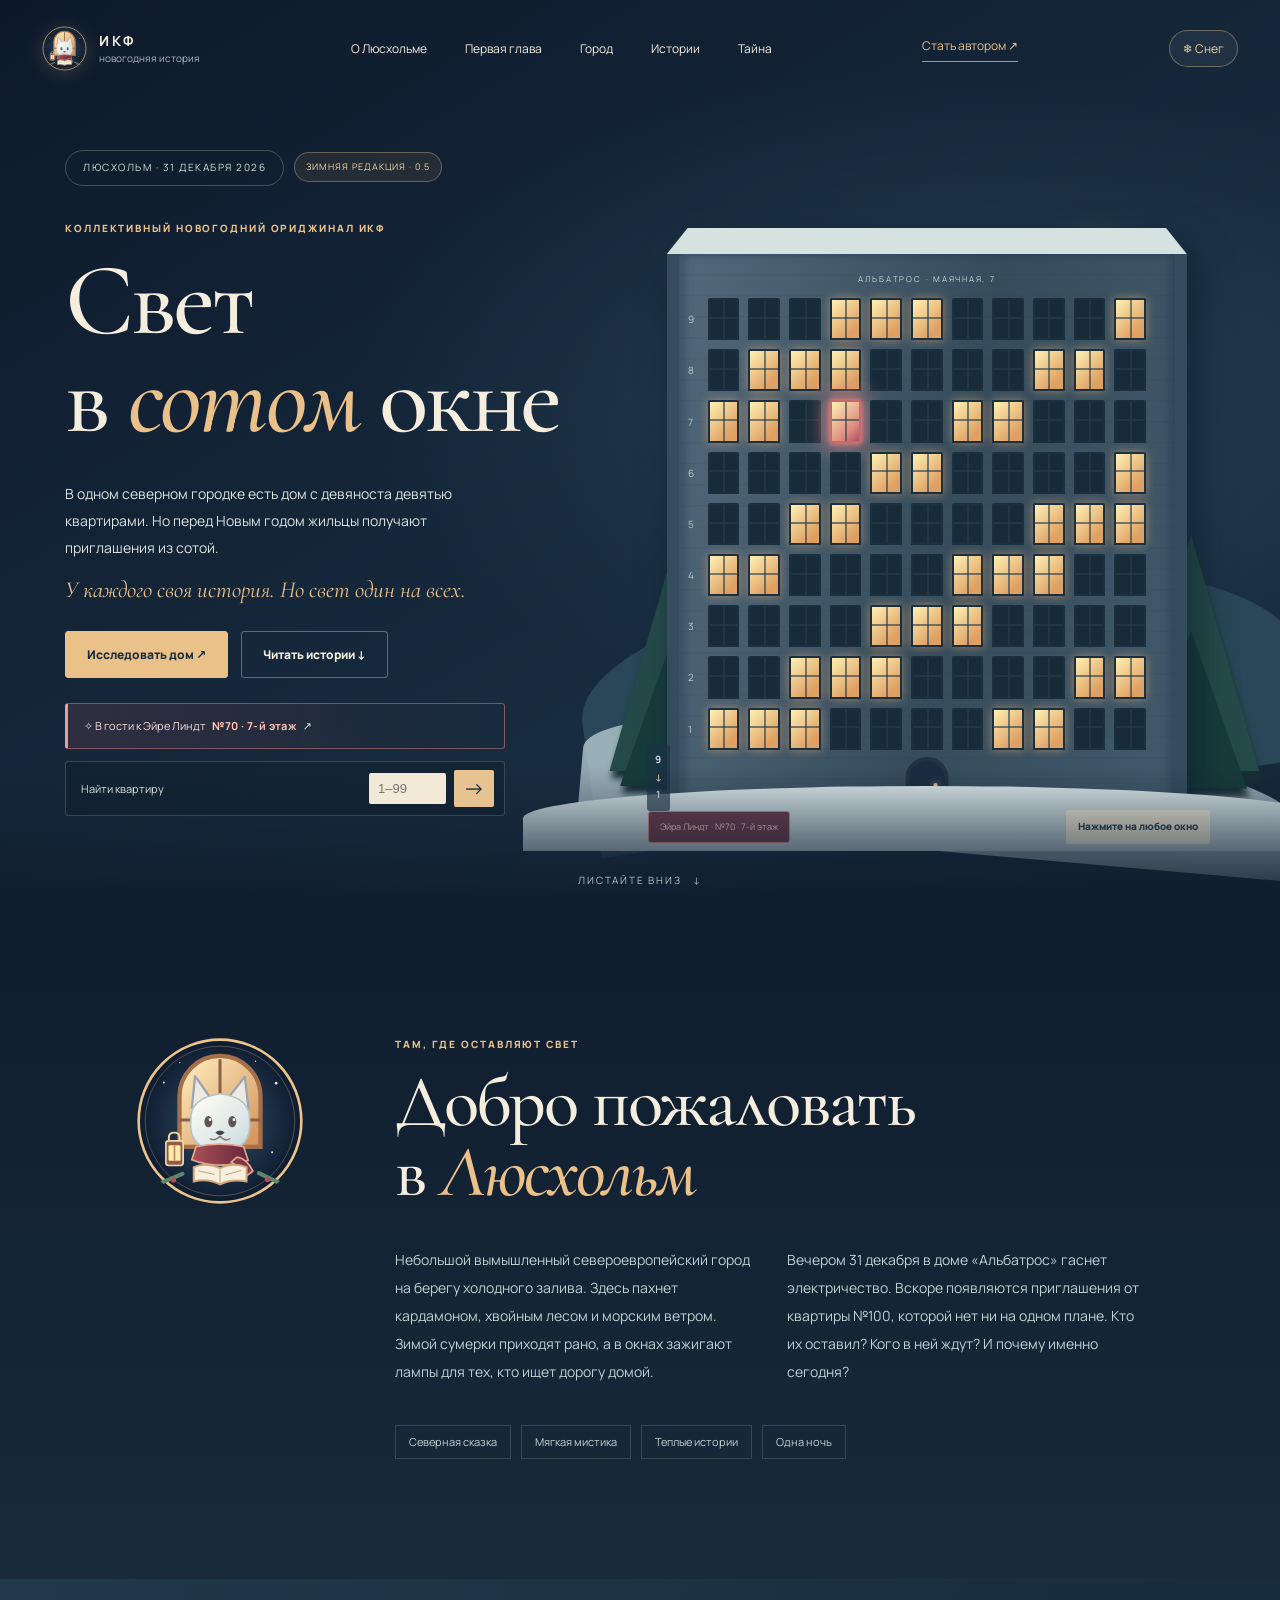
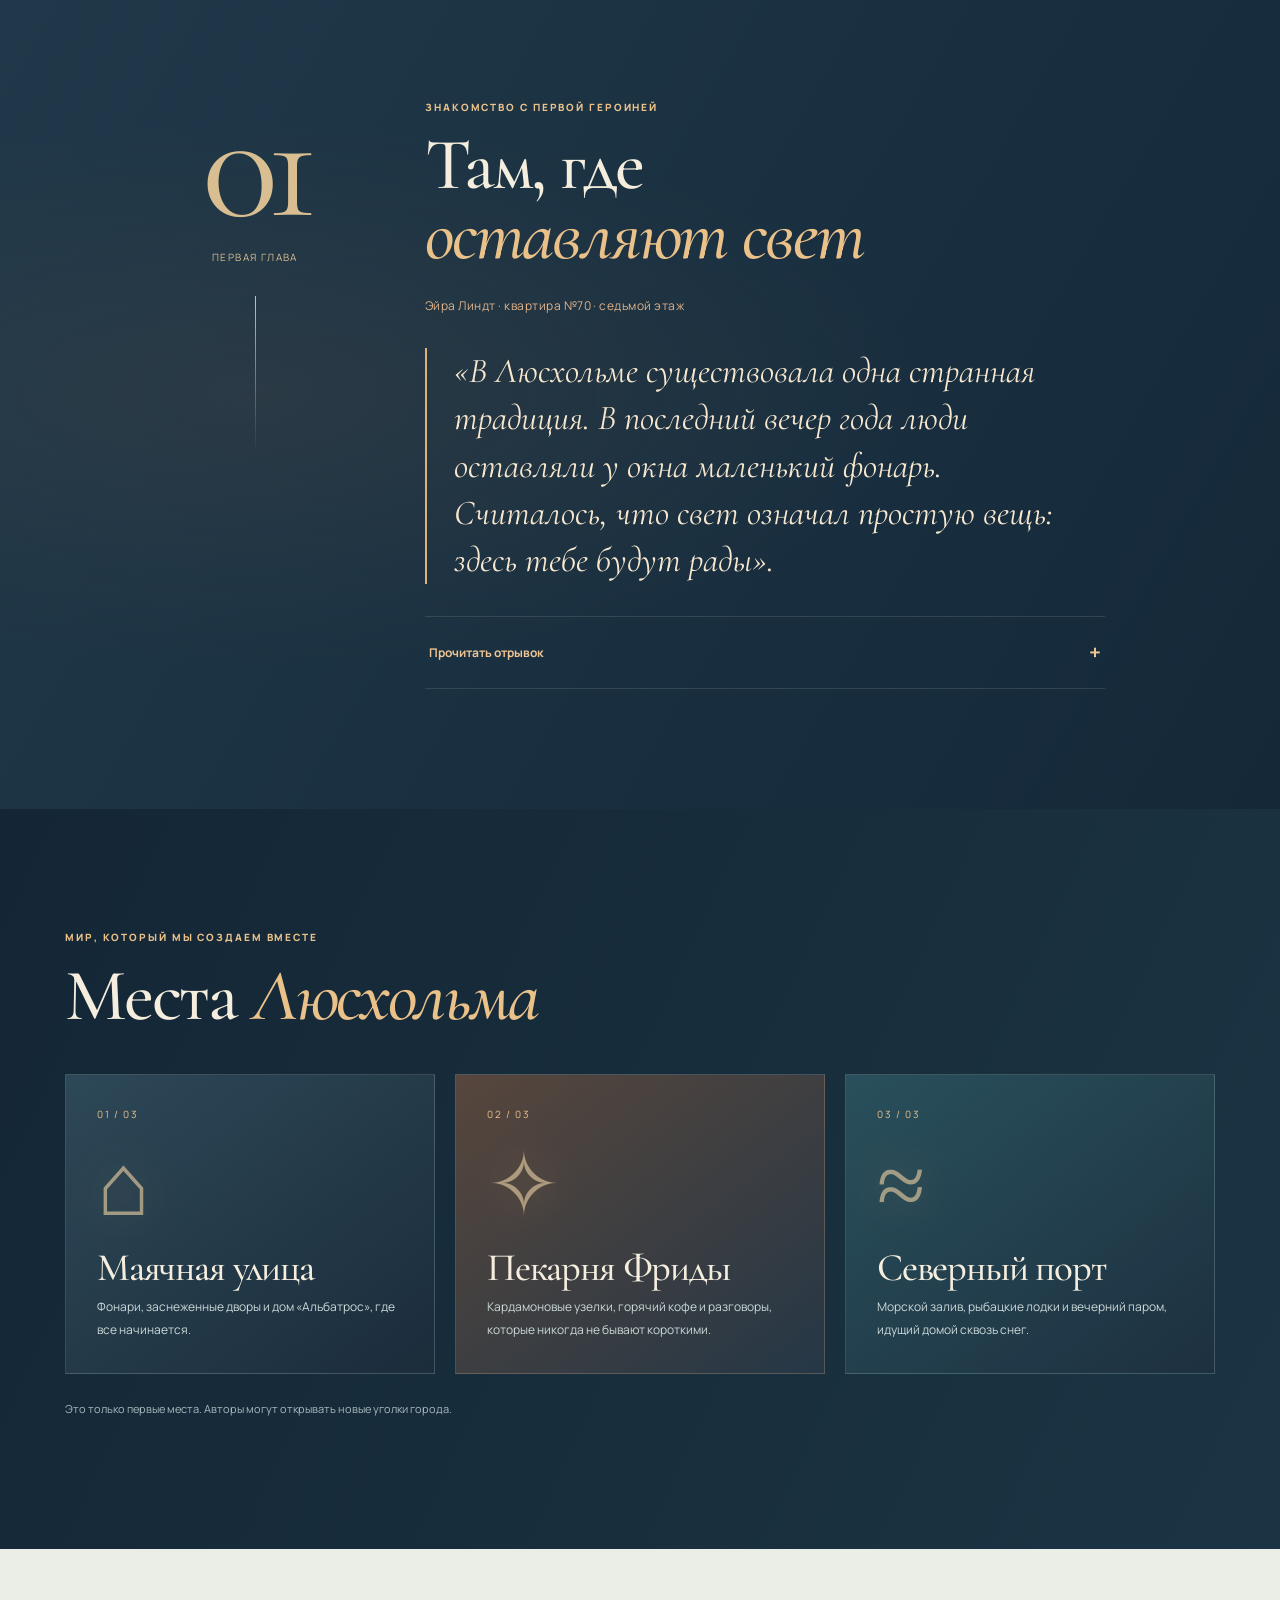
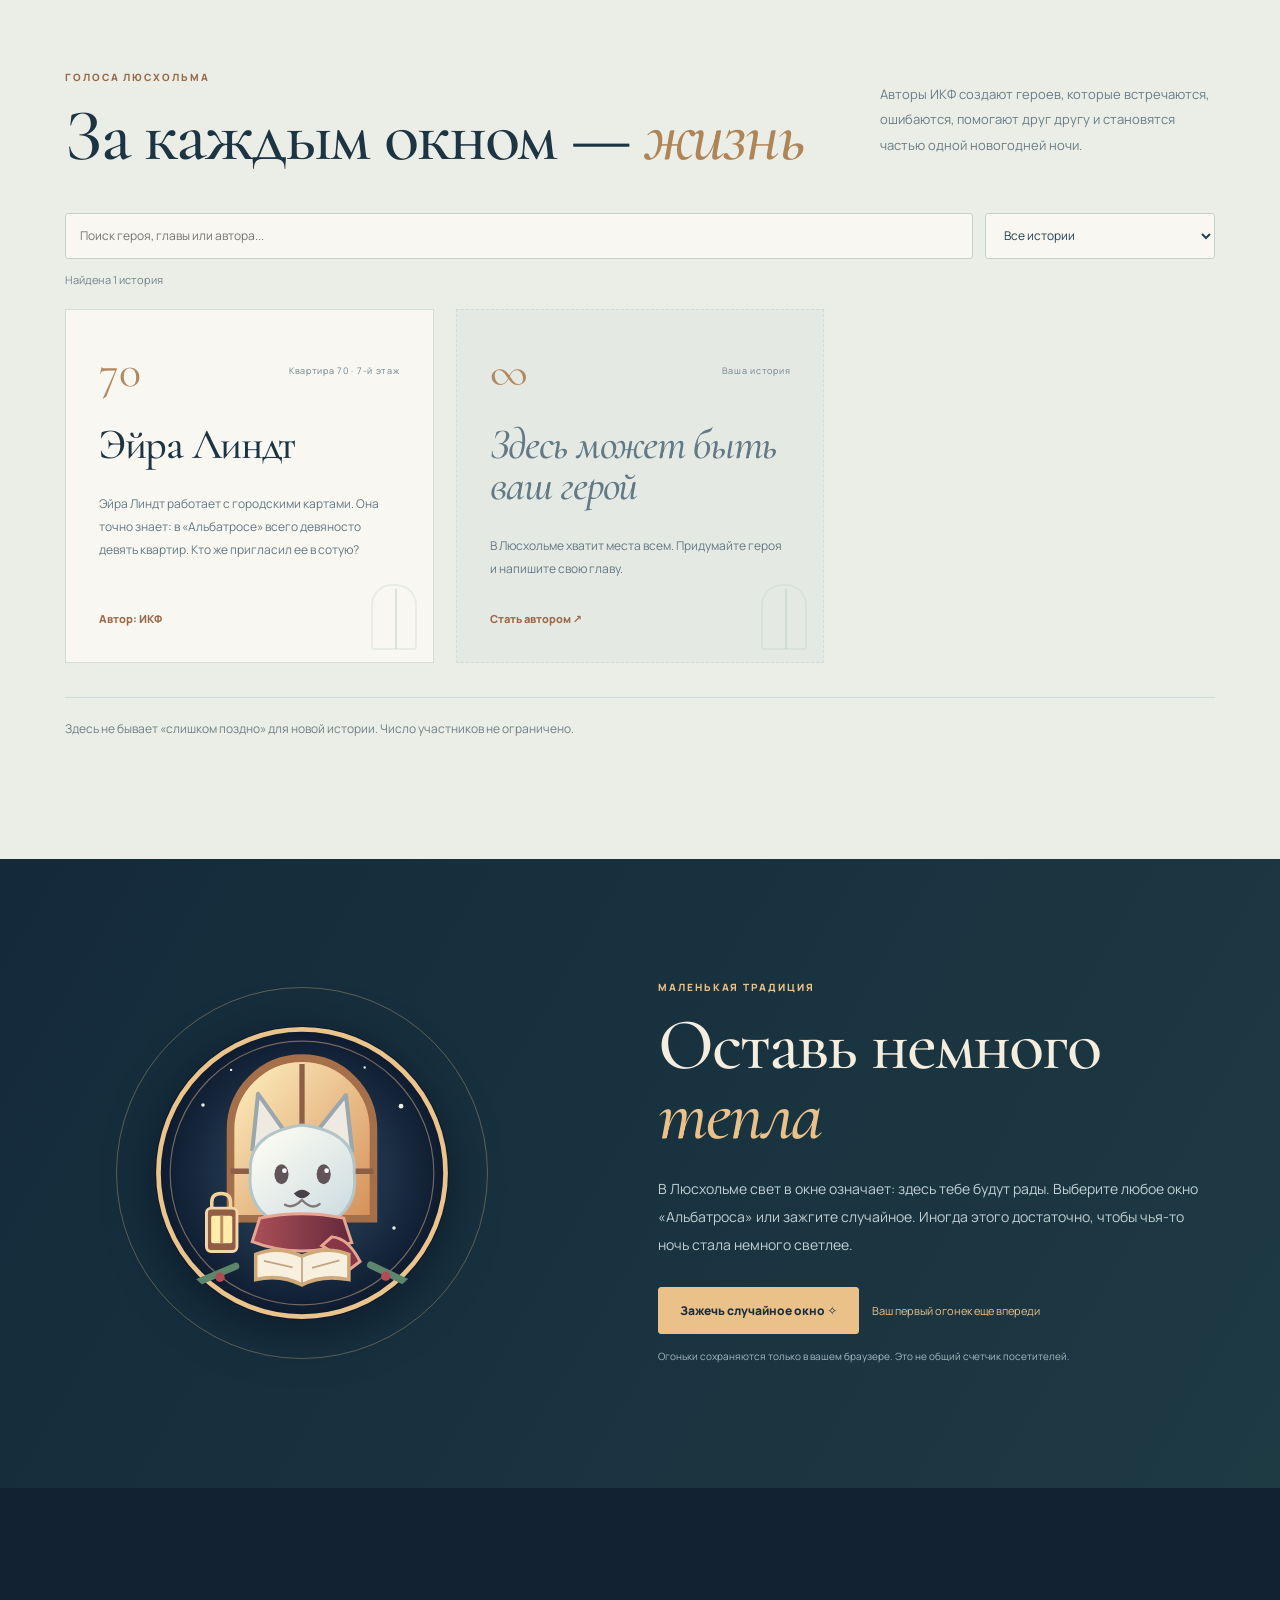
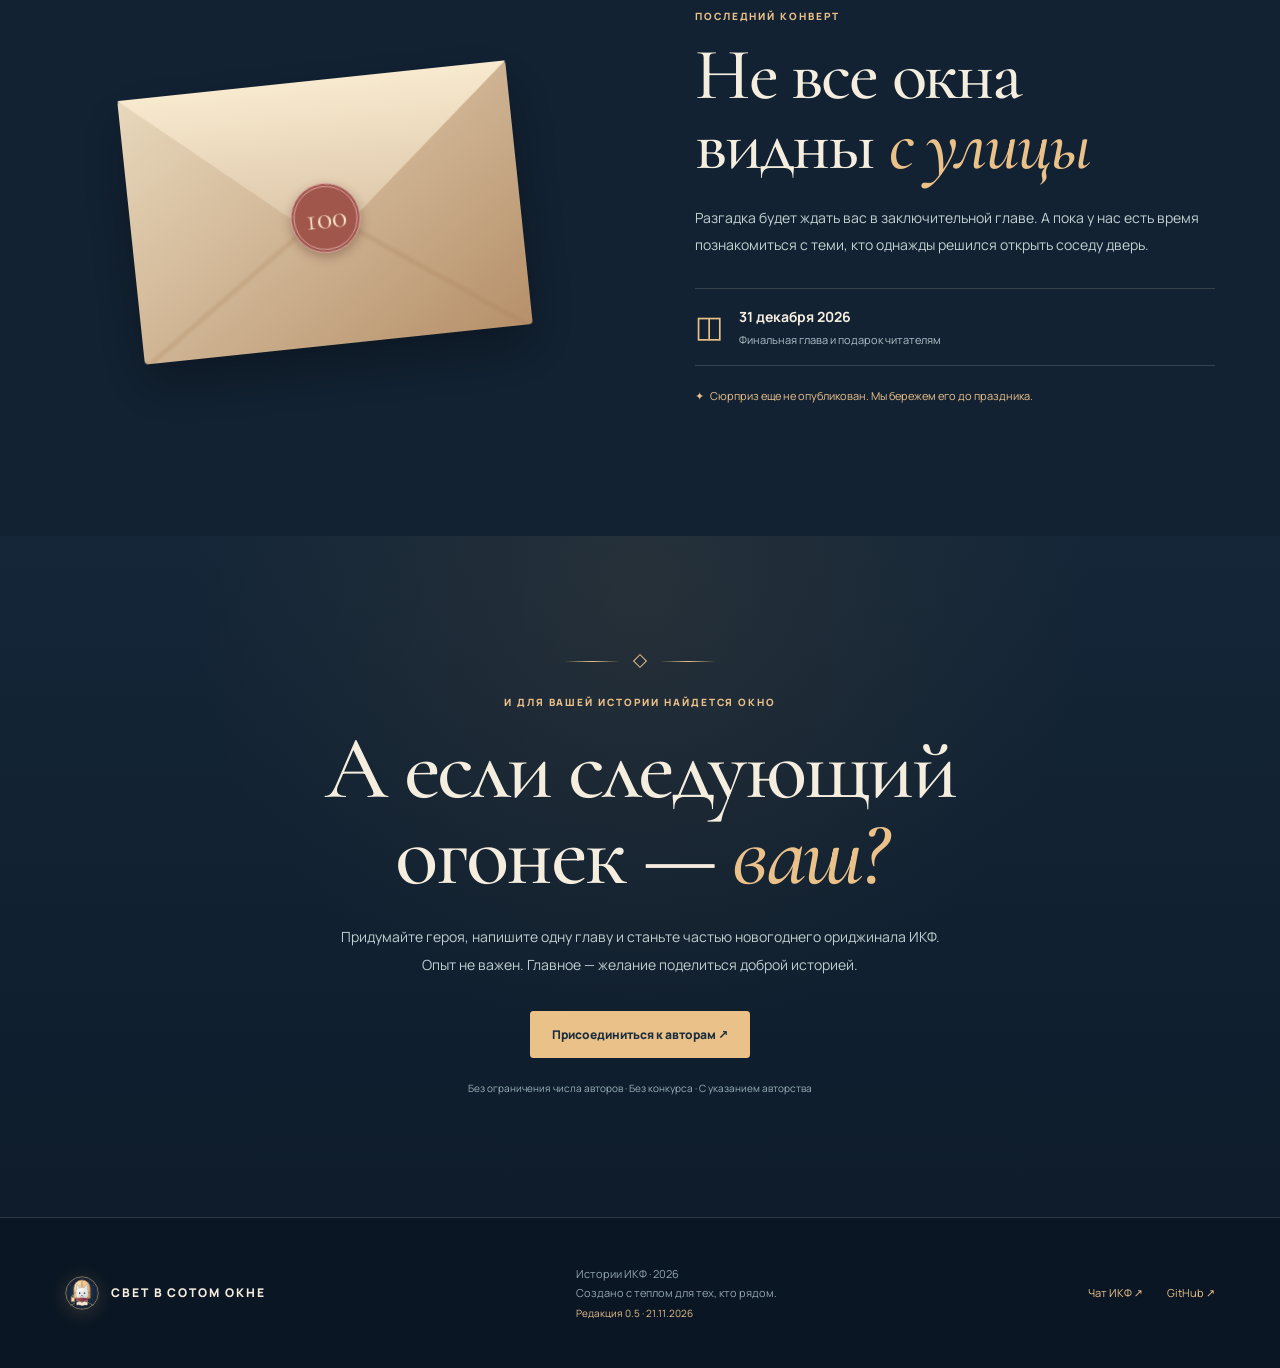
==== commit 7d952f35: "feat: give IKF a festive fox emblem and simplify decorative motifs" ====
--- a/index.html
+++ b/index.html
@@ -1,19 +1,19 @@
 <!doctype html>
 <html lang="ru">
 <head>
-<meta charset="utf-8"><meta name="viewport" content="width=device-width,initial-scale=1"><meta name="theme-color" content="#101c2c"><meta name="application-version" content="0.4.1">
+<meta charset="utf-8"><meta name="viewport" content="width=device-width,initial-scale=1"><meta name="theme-color" content="#101c2c"><meta name="application-version" content="0.5.0">
 <meta name="description" content="Свет в сотом окне — коллективный новогодний ориджинал ИКФ. Добро пожаловать в Люсхольм.">
 <meta property="og:title" content="Свет в сотом окне · ИКФ"><meta property="og:description" content="У каждого своя история. Но свет один на всех.">
 <title>Свет в сотом окне · ИКФ</title>
 <link rel="preconnect" href="https://fonts.googleapis.com"><link rel="preconnect" href="https://fonts.gstatic.com" crossorigin>
 <link href="https://fonts.googleapis.com/css2?family=Cormorant+Garamond:wght@400;500;600;700&family=Manrope:wght@400;500;600;700;800&display=swap" rel="stylesheet">
-<link rel="icon" href="assets/favicon.svg" type="image/svg+xml"><link rel="stylesheet" href="assets/styles.css?v=20261121-041"><script src="assets/app.js?v=20261121-041" defer></script>
+<link rel="icon" href="assets/favicon.svg" type="image/svg+xml"><link rel="stylesheet" href="assets/styles.css?v=20261121-05"><script src="assets/app.js?v=20261121-05" defer></script>
 </head>
 <body>
 <a class="skip-link" href="#main">Перейти к содержимому</a>
 <div class="snowfall" id="snowfall" aria-hidden="true"></div>
 <header class="site-header">
-<a class="brand" href="#top"><span class="brand-symbol">✳</span><span><strong>ИКФ</strong><small>новогодняя история</small></span></a>
+<a class="brand" href="#top"><img class="brand-emblem" src="assets/ikf-mark.svg" alt="" width="45" height="45"><span><strong>ИКФ</strong><small>новогодняя история</small></span></a>
 <nav class="nav" aria-label="Навигация"><a href="#world">О Люсхольме</a><a href="#chapter">Первая глава</a><a href="#places">Город</a><a href="#stories">Истории</a><a href="#mystery">Тайна</a></nav>
 <a class="header-link" href="https://t.me/chat_IKF" target="_blank" rel="noopener noreferrer">Стать автором ↗</a><button class="snow-toggle" id="snow-toggle" type="button" aria-pressed="true" title="Включить или выключить снег">❄ <span>Снег</span></button>
 </header>
@@ -21,7 +21,7 @@
 <section class="hero" id="top">
 <div class="container hero-layout">
 <div class="hero-copy">
-<div class="eyebrow">✦ &nbsp; Люсхольм · 31 декабря 2026</div><div class="edition-pill" aria-label="Новая версия сайта">✧ НОВАЯ РЕДАКЦИЯ · 0.4.1</div>
+<div class="eyebrow">Люсхольм · 31 декабря 2026</div><div class="edition-pill" aria-label="Новая версия сайта">ЗИМНЯЯ РЕДАКЦИЯ · 0.5</div>
 <p class="kicker">Коллективный новогодний ориджинал ИКФ</p>
 <h1>Свет<br>в <em>сотом</em> окне</h1>
 <p class="lead">В одном северном городке есть дом с девяноста девятью квартирами. Но перед Новым годом жильцы получают приглашения из сотой.</p>
@@ -31,15 +31,15 @@
 <form class="window-finder" id="window-finder" aria-label="Найти квартиру"><label for="window-number">Найти квартиру</label><input id="window-number" name="number" type="number" min="1" max="99" inputmode="numeric" placeholder="1–99" required><button type="submit" title="Открыть квартиру">→</button></form></div>
 </div>
 <div class="scene" id="house" aria-label="Интерактивный дом Альбатрос">
-<div class="moon"></div><div class="aurora"></div><div class="star-field">✦ &nbsp; · &nbsp; ✧ &nbsp; · &nbsp; ✦</div>
+<div class="moon"></div><div class="aurora"></div>
 <div class="hill hill-back"></div><div class="hill hill-front"></div>
 <div class="pine pine-a"></div><div class="pine pine-b"></div><div class="pine pine-c"></div>
-<div class="house"><div class="roof"></div><div class="wall"><div class="house-label">АЛЬБАТРОС &nbsp; ✦ &nbsp; МАЯЧНАЯ, 7</div><div class="windows" id="window-grid" role="group" aria-label="Окна дома"></div><div class="door">✦</div></div></div>
-<div class="snowbank"></div><div class="scene-hint">✦ &nbsp; Нажмите на любое окно</div><div class="scene-eira">✧ &nbsp; Эйра Линдт · №70 · 7-й этаж</div><div class="house-floor-guide" aria-hidden="true">9 <span>↓</span> 1</div>
+<div class="house"><div class="roof"></div><div class="wall"><div class="house-label">АЛЬБАТРОС · МАЯЧНАЯ, 7</div><div class="windows" id="window-grid" role="group" aria-label="Окна дома"></div><div class="door" aria-hidden="true"></div></div></div>
+<div class="snowbank"></div><div class="scene-hint">Нажмите на любое окно</div><div class="scene-eira">Эйра Линдт · №70 · 7-й этаж</div><div class="house-floor-guide" aria-hidden="true">9 <span>↓</span> 1</div>
 </div></div>
 <div class="scroll-cue">Листайте вниз &nbsp; ↓</div>
 </section>
-<section class="section intro" id="world"><div class="container intro-layout"><div class="intro-glyph">✧<small>ГОРОД<br>НА СЕВЕРЕ</small></div><div>
+<section class="section intro" id="world"><div class="container intro-layout"><div class="intro-glyph intro-emblem"><img src="assets/ikf-mark.svg" alt="Символ ИКФ — хранитель огней" width="150" height="150"></div><div>
 <p class="kicker">Там, где оставляют свет</p><h2>Добро пожаловать<br>в <em>Люсхольм</em></h2>
 <div class="columns"><p>Небольшой вымышленный североевропейский город на берегу холодного залива. Здесь пахнет кардамоном, хвойным лесом и морским ветром. Зимой сумерки приходят рано, а в окнах зажигают лампы для тех, кто ищет дорогу домой.</p><p>Вечером 31 декабря в доме «Альбатрос» гаснет электричество. Вскоре появляются приглашения от квартиры №100, которой нет ни на одном плане. Кто их оставил? Кого в ней ждут? И почему именно сегодня?</p></div>
 <div class="tags"><span>Северная сказка</span><span>Мягкая мистика</span><span>Теплые истории</span><span>Одна ночь</span></div>
@@ -62,9 +62,9 @@
 <section class="section stories-section" id="stories"><div class="container">
 <div class="section-head"><div><p class="kicker">Голоса Люсхольма</p><h2>За каждым окном — <em>жизнь</em></h2></div><p>Авторы ИКФ создают героев, которые встречаются, ошибаются, помогают друг другу и становятся частью одной новогодней ночи.</p></div>
 <div class="story-controls"><label class="sr-only" for="story-search">Поиск по герою, главе или автору</label><input id="story-search" type="search" placeholder="Поиск героя, главы или автора..." autocomplete="off"><label class="sr-only" for="story-filter">Местоположение</label><select id="story-filter"><option value="all">Все истории</option><option value="house">Дом «Альбатрос»</option><option value="city">Другие места города</option></select></div><p class="story-count" id="story-count" aria-live="polite"></p><div class="story-grid" id="story-grid"></div>
-<p class="story-note">✳ &nbsp; Здесь не бывает «слишком поздно» для новой истории. Число участников не ограничено.</p>
+<p class="story-note">Здесь не бывает «слишком поздно» для новой истории. Число участников не ограничено.</p>
 </div></section>
-<section class="section light-section"><div class="container light-layout"><div class="glowing-orb" aria-hidden="true">✦</div><div>
+<section class="section light-section"><div class="container light-layout"><div class="symbol-panel" aria-hidden="true"><img src="assets/ikf-mark.svg" alt="" width="260" height="260"></div><div>
 <p class="kicker">Маленькая традиция</p><h2>Оставь немного <em>тепла</em></h2><p>В Люсхольме свет в окне означает: здесь тебе будут рады. Выберите любое окно «Альбатроса» или зажгите случайное. Иногда этого достаточно, чтобы чья-то ночь стала немного светлее.</p>
 <div class="light-actions"><button type="button" id="light-random" class="btn primary">Зажечь случайное окно ✧</button><span id="light-status" aria-live="polite">Ваш первый огонек еще впереди</span></div>
 <small>Огоньки сохраняются только в вашем браузере. Это не общий счетчик посетителей.</small>
@@ -72,15 +72,15 @@
 <section class="section mystery-section" id="mystery"><div class="container mystery-layout">
 <div class="envelope" aria-hidden="true"><div class="envelope-top"></div><div class="seal">100</div></div>
 <div><p class="kicker">Последний конверт</p><h2>Не все окна<br>видны <em>с улицы</em></h2><p>Разгадка будет ждать вас в заключительной главе. А пока у нас есть время познакомиться с теми, кто однажды решился открыть соседу дверь.</p>
-<div class="date"><span>✳</span><div><strong>31 декабря 2026</strong><small>Финальная глава и подарок читателям</small></div></div>
+<div class="date"><span class="window-symbol">◫</span><div><strong>31 декабря 2026</strong><small>Финальная глава и подарок читателям</small></div></div>
 <p class="sealed">✦ &nbsp; Сюрприз еще не опубликован. Мы бережем его до праздника.</p></div>
 </div></section>
-<section class="section join-section" id="join"><div class="container"><div class="stars">✦ &nbsp; ✧ &nbsp; ✦</div>
+<section class="section join-section" id="join"><div class="container"><div class="join-divider" aria-hidden="true"><span></span><i></i><span></span></div>
 <p class="kicker">И для вашей истории найдется окно</p><h2>А если следующий<br>огонек — <em>ваш?</em></h2>
 <p>Придумайте героя, напишите одну главу и станьте частью новогоднего ориджинала ИКФ. Опыт не важен. Главное — желание поделиться доброй историей.</p>
 <a class="btn primary" href="https://t.me/chat_IKF" target="_blank" rel="noopener noreferrer">Присоединиться к авторам ↗</a>
 <small>Без ограничения числа авторов · Без конкурса · С указанием авторства</small></div></section>
 </main>
-<footer><div class="container footer"><a href="#top" class="footer-brand">✳ &nbsp; СВЕТ В СОТОМ ОКНЕ</a><p>Истории ИКФ · 2026<br>Создано с теплом для тех, кто рядом.<br><span class="build-stamp">Редакция 0.4.1 · 21.11.2026</span></p><div><a href="https://t.me/chat_IKF" target="_blank" rel="noopener noreferrer">Чат ИКФ ↗</a><a href="https://github.com/DizzyZ7/IKF-Hundredth-Window" target="_blank" rel="noopener noreferrer">GitHub ↗</a></div></div></footer>
+<footer><div class="container footer"><a href="#top" class="footer-brand"><img class="footer-mark" src="assets/ikf-mark.svg" alt="" width="34" height="34">СВЕТ В СОТОМ ОКНЕ</a><p>Истории ИКФ · 2026<br>Создано с теплом для тех, кто рядом.<br><span class="build-stamp">Редакция 0.5 · 21.11.2026</span></p><div><a href="https://t.me/chat_IKF" target="_blank" rel="noopener noreferrer">Чат ИКФ ↗</a><a href="https://github.com/DizzyZ7/IKF-Hundredth-Window" target="_blank" rel="noopener noreferrer">GitHub ↗</a></div></div></footer>
 <dialog id="window-dialog" class="window-dialog" aria-labelledby="dialog-title"><button type="button" id="dialog-close" class="dialog-close" aria-label="Закрыть">×</button><div class="dialog-number" id="dialog-number"></div><h2 id="dialog-title"></h2><p id="dialog-copy"></p><p class="dialog-meta" id="dialog-meta"></p><div id="dialog-stories" class="dialog-stories"></div><div class="dialog-actions"><button type="button" id="dialog-light" class="btn primary">Зажечь огонек ✧</button><span class="light-already-lit" id="dialog-light-status" role="status" hidden>✦ Свет уже горит</span><a id="dialog-story-link" class="btn outline" href="#stories">К историям ↓</a><button id="dialog-share" class="btn outline" type="button">Поделиться окном ↗</button></div><p id="share-notice" class="share-notice" aria-live="polite"></p></dialog>
 </body></html>
--- a/assets/styles.css
+++ b/assets/styles.css
@@ -65,3 +65,17 @@
 /* 0.4.1: do not offer to relight windows that are already illuminated. */
 .light-already-lit{display:inline-flex;align-items:center;color:#ffe0a9;background:rgba(244,186,101,.12);border:1px solid rgba(244,186,101,.35);padding:10px 13px;font-size:12px;border-radius:4px;line-height:1.5;max-width:100%}
 #light-random:disabled{opacity:.72;cursor:default;transform:none;box-shadow:none}
+
+/* V0.5 original winter emblem and calmer layout */
+.brand-emblem,.footer-mark{display:block;object-fit:contain;flex:none;border-radius:50%;filter:drop-shadow(0 3px 9px #e4bf8030)}
+.brand-emblem{width:45px;height:45px}.footer-brand{display:flex;align-items:center;gap:12px;line-height:1.45}.footer-mark{width:34px;height:34px}
+.intro-glyph.intro-emblem{width:170px;height:170px;aspect-ratio:1;border:0;transform:none;display:block;border-radius:50%;overflow:hidden}.intro-emblem img{display:block;width:100%;height:100%;object-fit:cover}
+.symbol-panel{width:min(300px,100%);aspect-ratio:1;justify-self:center;display:grid;place-items:center;position:relative}
+.symbol-panel:before{content:"";position:absolute;inset:-12%;border-radius:50%;border:1px solid #eac68b55}
+.symbol-panel img{display:block;width:100%;height:100%;object-fit:contain;border-radius:50%;filter:drop-shadow(0 12px 24px #020b1a88)}
+.join-divider{display:flex;align-items:center;justify-content:center;gap:15px;margin-bottom:28px}.join-divider span{width:56px;height:1px;background:linear-gradient(90deg,transparent,#e4c18a,transparent)}.join-divider i{width:10px;height:10px;border:1px solid #e4c18a;transform:rotate(45deg)}
+.door:after{content:"";position:absolute;right:7px;top:22px;width:4px;height:4px;background:#e6c18e;border-radius:50%;box-shadow:0 0 7px #e6c18e}
+.window-symbol{font:29px Georgia,serif}.hero{background:radial-gradient(ellipse at 74% 43%,#253e51 0,transparent 44%),linear-gradient(150deg,#0d192b,#192e41 72%,#142738)}.aurora{opacity:.09}
+.scene:before{background:radial-gradient(ellipse at 50% 69%,#d5a35c1b,transparent 55%)}
+.story-card:after{content:"";width:42px;height:62px;right:16px;bottom:12px;border:2px solid #a7bcb95c;border-radius:21px 21px 3px 3px;opacity:.55}.story-card:before{content:"";position:absolute;right:36px;bottom:13px;width:2px;height:60px;background:#a7bcb95c}.place-icon{font-size:88px;opacity:.67}
+@media(max-width:800px){.intro-glyph.intro-emblem{width:115px;height:115px}.symbol-panel{width:210px}}@media(max-width:530px){.brand-emblem{width:39px;height:39px}.intro-glyph.intro-emblem{width:100px;height:100px}.symbol-panel{width:180px}.footer-mark{width:31px;height:31px}}
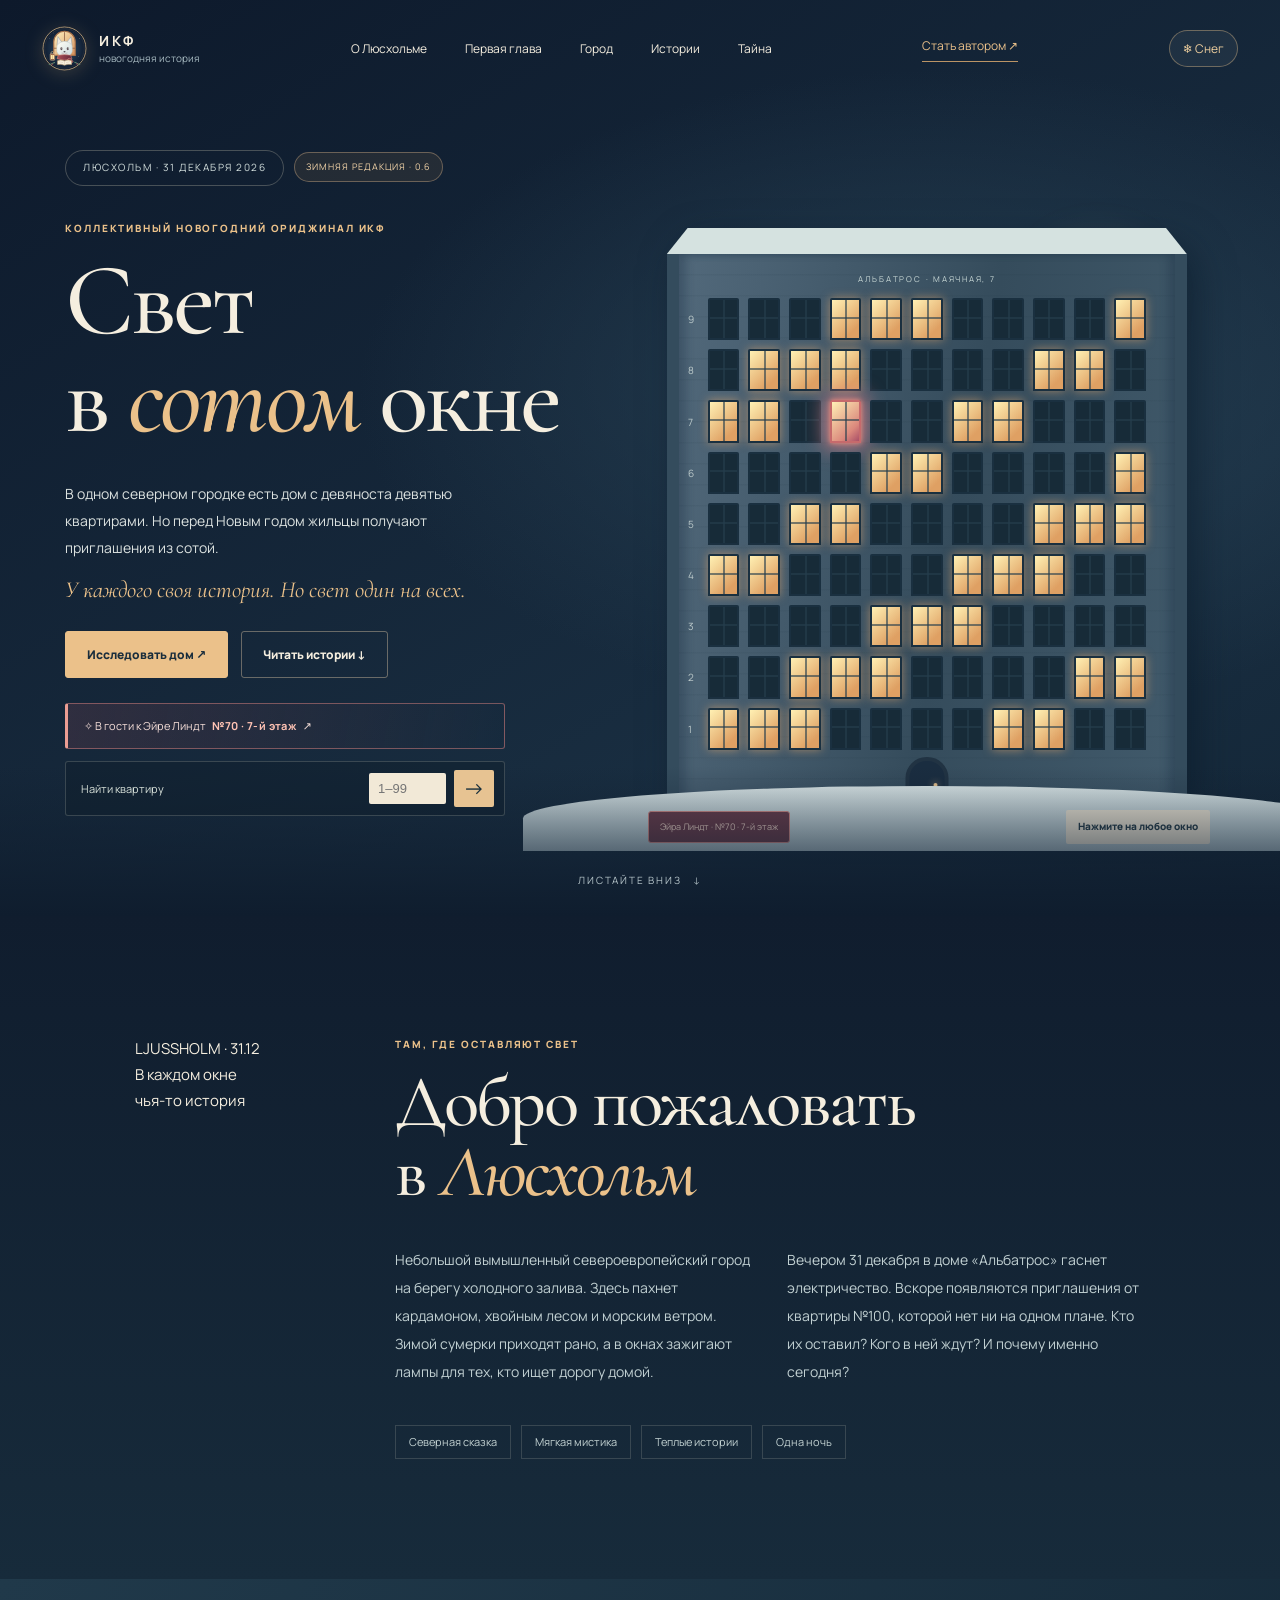
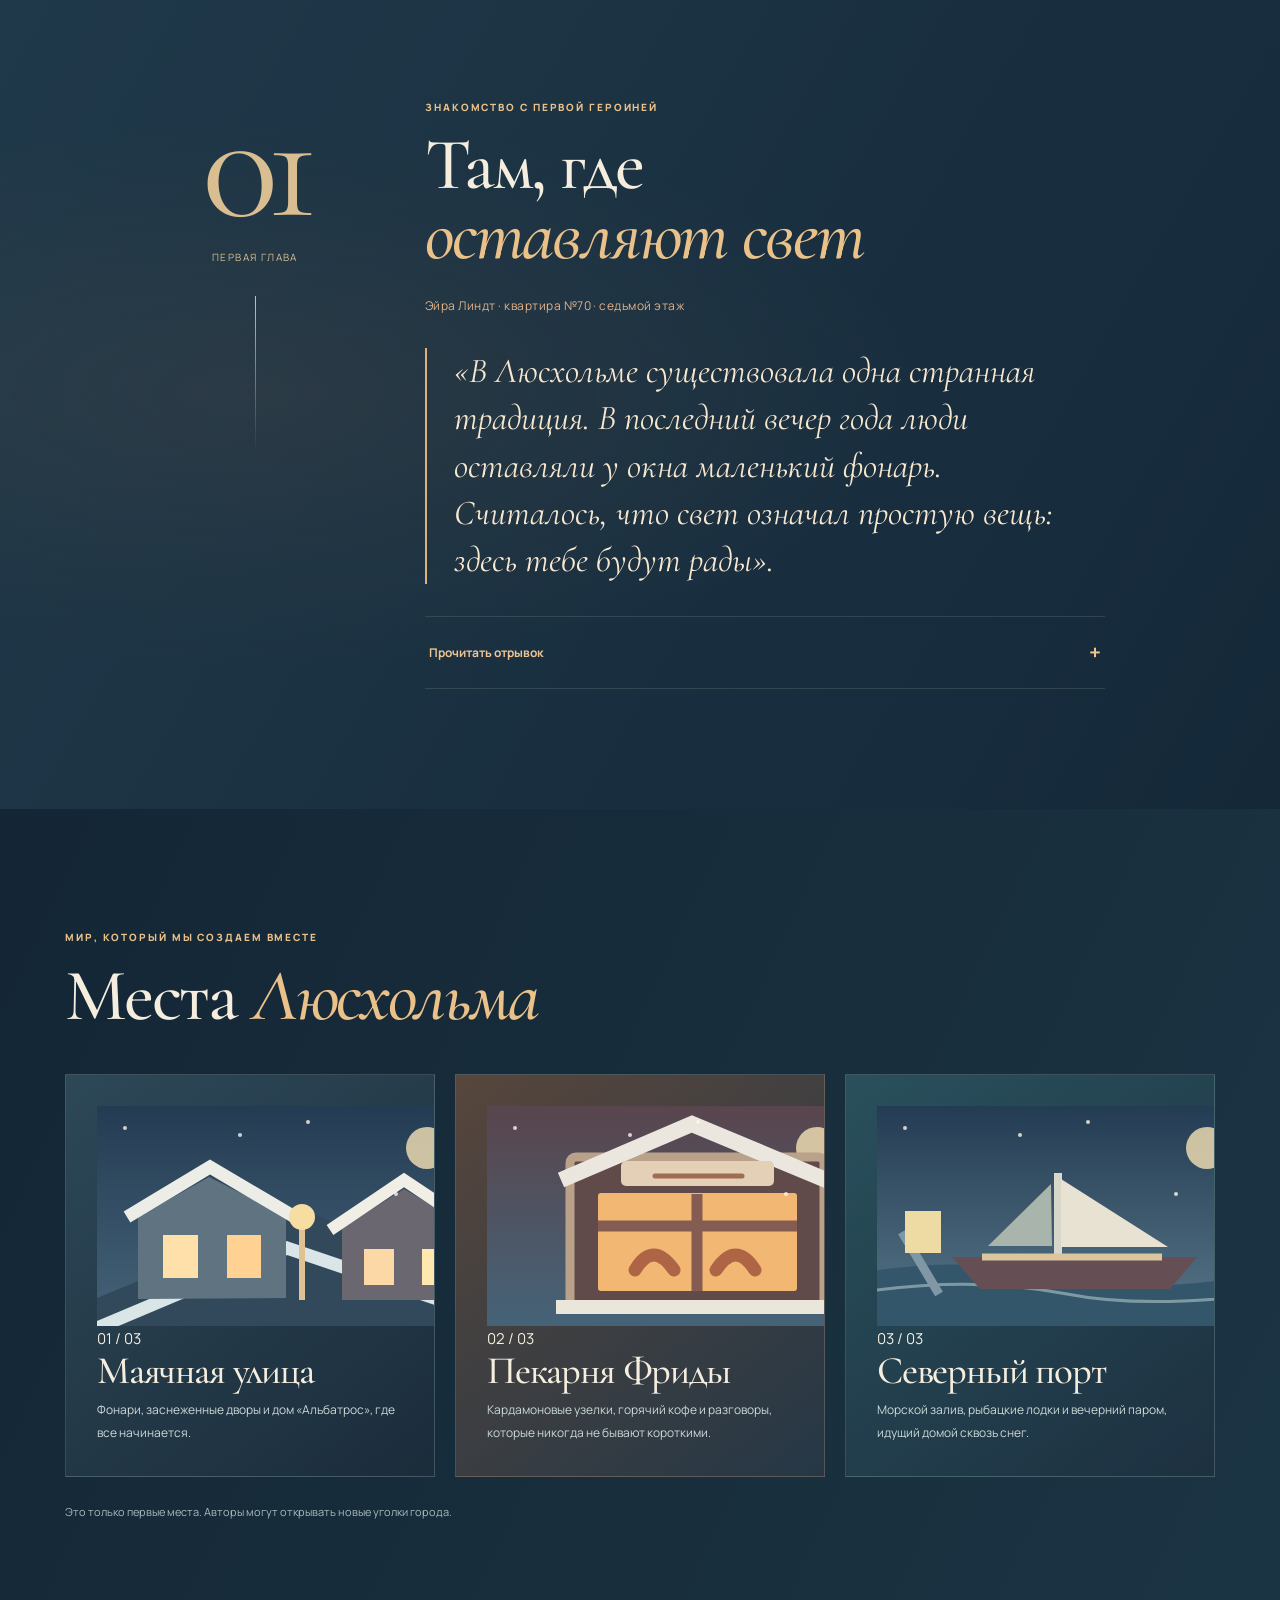
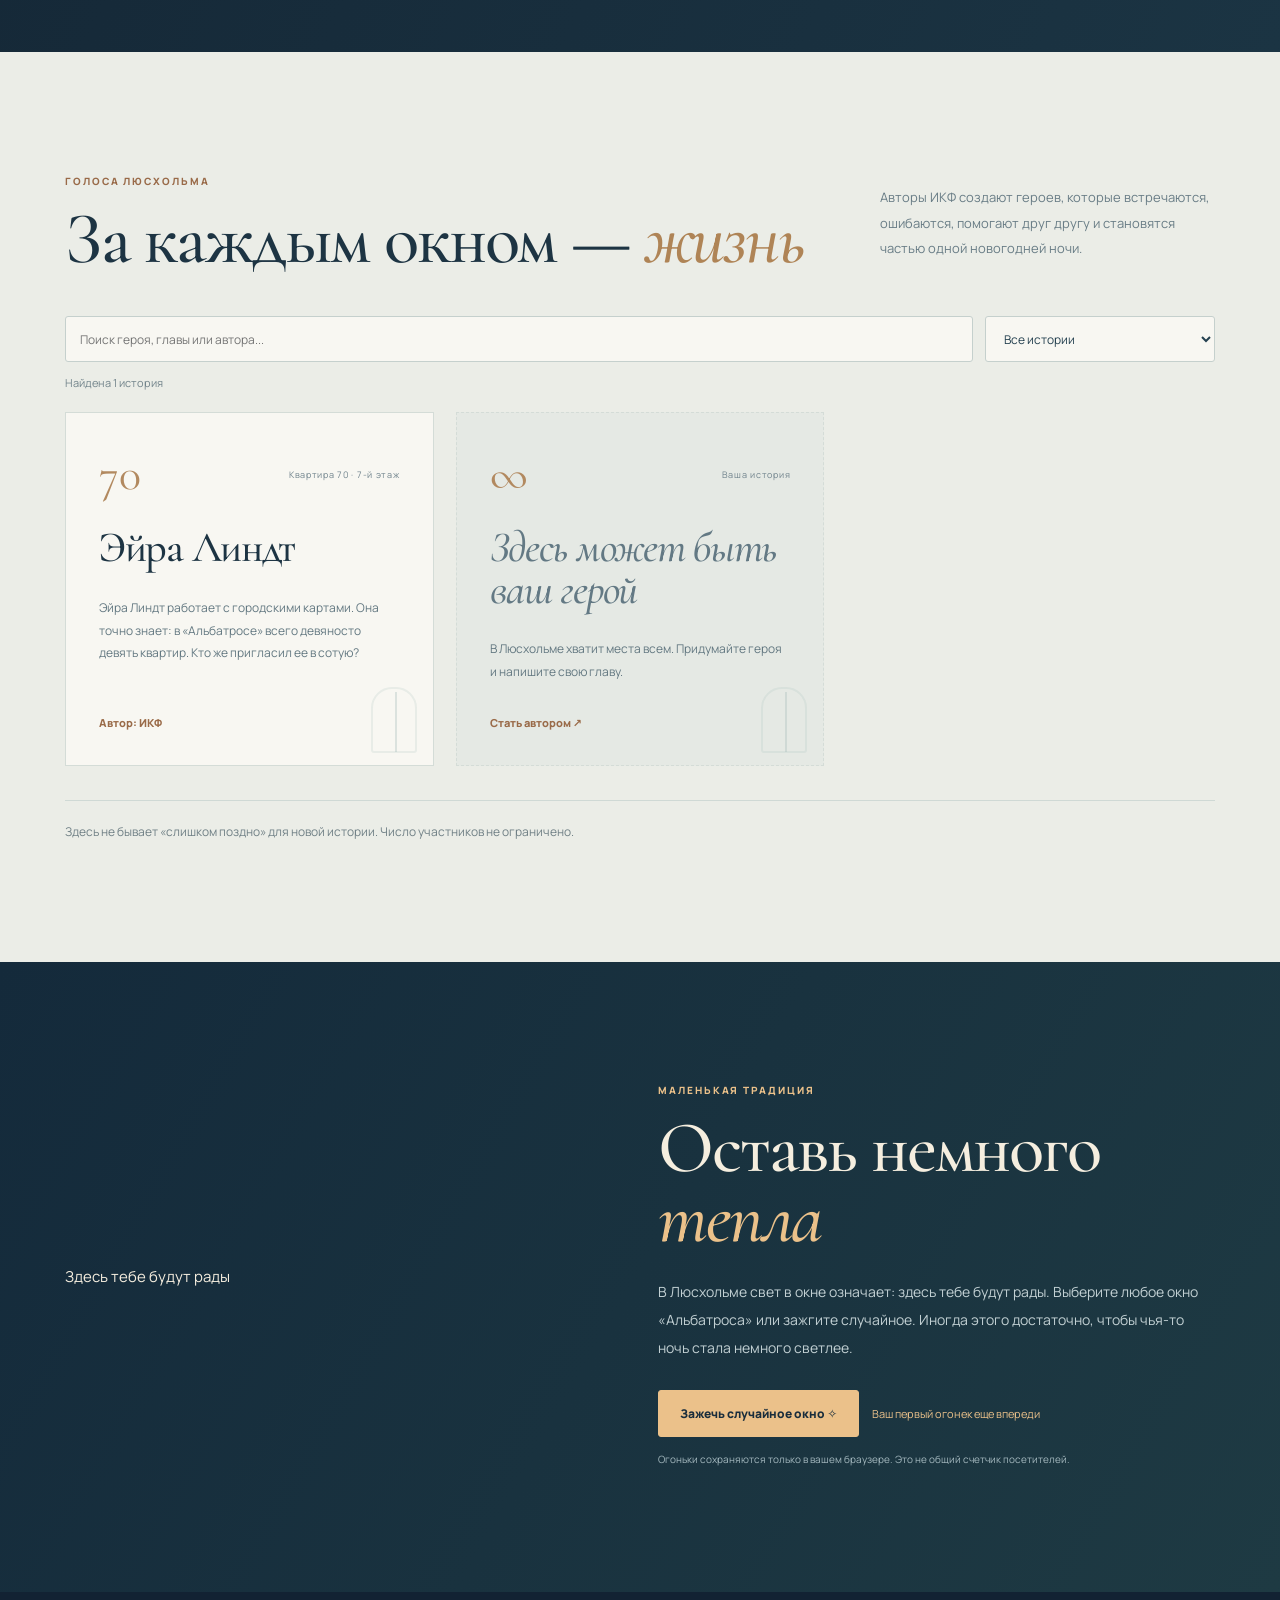
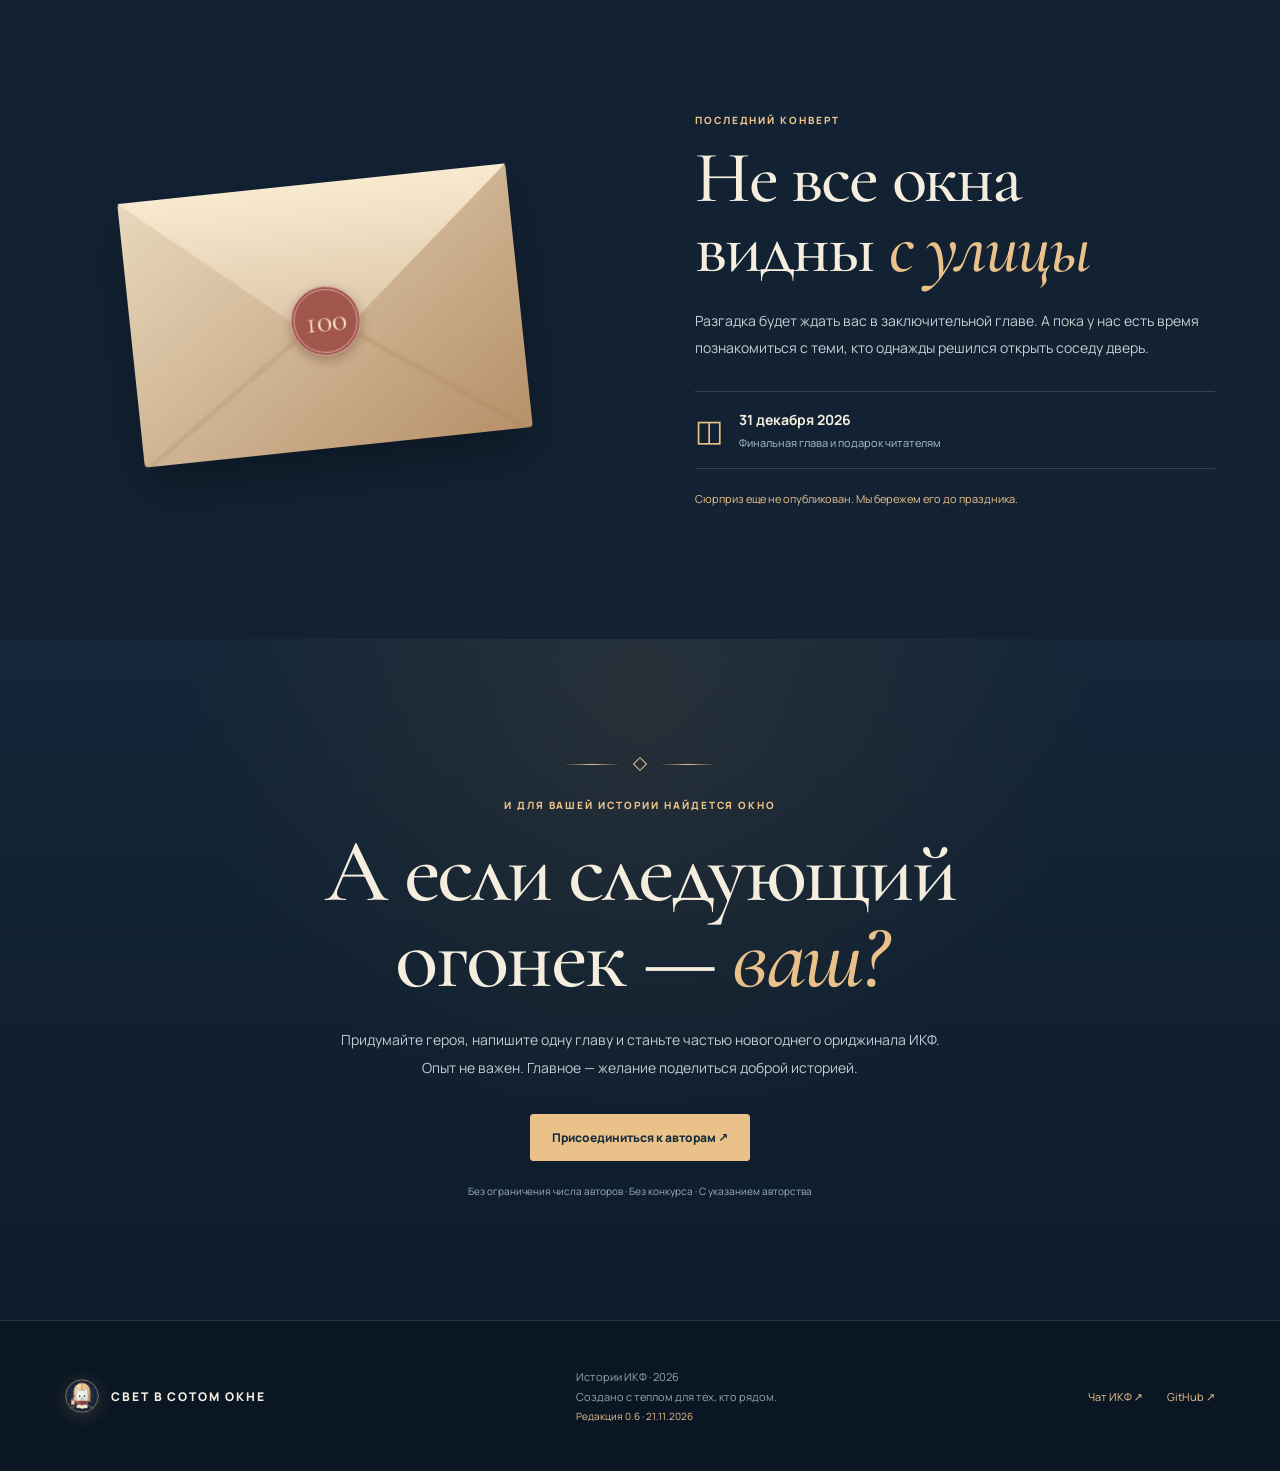
==== commit 3477182f: "design: integrate cozy winter art and simplify pages" ====
--- a/index.html
+++ b/index.html
@@ -1,13 +1,13 @@
 <!doctype html>
 <html lang="ru">
 <head>
-<meta charset="utf-8"><meta name="viewport" content="width=device-width,initial-scale=1"><meta name="theme-color" content="#101c2c"><meta name="application-version" content="0.5.0">
+<meta charset="utf-8"><meta name="viewport" content="width=device-width,initial-scale=1"><meta name="theme-color" content="#101c2c"><meta name="application-version" content="0.6.0">
 <meta name="description" content="Свет в сотом окне — коллективный новогодний ориджинал ИКФ. Добро пожаловать в Люсхольм.">
 <meta property="og:title" content="Свет в сотом окне · ИКФ"><meta property="og:description" content="У каждого своя история. Но свет один на всех.">
 <title>Свет в сотом окне · ИКФ</title>
 <link rel="preconnect" href="https://fonts.googleapis.com"><link rel="preconnect" href="https://fonts.gstatic.com" crossorigin>
 <link href="https://fonts.googleapis.com/css2?family=Cormorant+Garamond:wght@400;500;600;700&family=Manrope:wght@400;500;600;700;800&display=swap" rel="stylesheet">
-<link rel="icon" href="assets/favicon.svg" type="image/svg+xml"><link rel="stylesheet" href="assets/styles.css?v=20261121-05"><script src="assets/app.js?v=20261121-05" defer></script>
+<link rel="icon" href="assets/favicon.svg" type="image/svg+xml"><link rel="stylesheet" href="assets/styles.css?v=20261121-05"><link rel="stylesheet" href="assets/winter.css?v=20261121-06"><script src="assets/app.js?v=20261121-06" defer></script>
 </head>
 <body>
 <a class="skip-link" href="#main">Перейти к содержимому</a>
@@ -21,7 +21,7 @@
 <section class="hero" id="top">
 <div class="container hero-layout">
 <div class="hero-copy">
-<div class="eyebrow">Люсхольм · 31 декабря 2026</div><div class="edition-pill" aria-label="Новая версия сайта">ЗИМНЯЯ РЕДАКЦИЯ · 0.5</div>
+<div class="eyebrow">Люсхольм · 31 декабря 2026</div><div class="edition-pill" aria-label="Новая версия сайта">ЗИМНЯЯ РЕДАКЦИЯ · 0.6</div>
 <p class="kicker">Коллективный новогодний ориджинал ИКФ</p>
 <h1>Свет<br>в <em>сотом</em> окне</h1>
 <p class="lead">В одном северном городке есть дом с девяноста девятью квартирами. Но перед Новым годом жильцы получают приглашения из сотой.</p>
@@ -31,15 +31,21 @@
 <form class="window-finder" id="window-finder" aria-label="Найти квартиру"><label for="window-number">Найти квартиру</label><input id="window-number" name="number" type="number" min="1" max="99" inputmode="numeric" placeholder="1–99" required><button type="submit" title="Открыть квартиру">→</button></form></div>
 </div>
 <div class="scene" id="house" aria-label="Интерактивный дом Альбатрос">
-<div class="moon"></div><div class="aurora"></div>
-<div class="hill hill-back"></div><div class="hill hill-front"></div>
-<div class="pine pine-a"></div><div class="pine pine-b"></div><div class="pine pine-c"></div>
-<div class="house"><div class="roof"></div><div class="wall"><div class="house-label">АЛЬБАТРОС · МАЯЧНАЯ, 7</div><div class="windows" id="window-grid" role="group" aria-label="Окна дома"></div><div class="door" aria-hidden="true"></div></div></div>
-<div class="snowbank"></div><div class="scene-hint">Нажмите на любое окно</div><div class="scene-eira">Эйра Линдт · №70 · 7-й этаж</div><div class="house-floor-guide" aria-hidden="true">9 <span>↓</span> 1</div>
+<div class="village-backdrop" aria-hidden="true"></div>
+<div class="moon" aria-hidden="true"></div>
+<div class="house">
+<div class="roof"><div class="roof-snow"></div></div>
+<div class="wall"><div class="house-label">АЛЬБАТРОС · МАЯЧНАЯ, 7</div>
+<div class="windows" id="window-grid" role="group" aria-label="Окна дома"></div>
+<div class="festive-door" aria-hidden="true"><span></span></div>
+<div class="door" aria-hidden="true"></div></div></div>
+<div class="snowbank"></div>
+<div class="scene-hint">Нажмите на любое окно</div>
+<div class="scene-eira">Эйра Линдт · №70 · 7-й этаж</div>
 </div></div>
 <div class="scroll-cue">Листайте вниз &nbsp; ↓</div>
 </section>
-<section class="section intro" id="world"><div class="container intro-layout"><div class="intro-glyph intro-emblem"><img src="assets/ikf-mark.svg" alt="Символ ИКФ — хранитель огней" width="150" height="150"></div><div>
+<section class="section intro" id="world"><div class="container intro-layout"><div class="intro-postcard" aria-hidden="true"><span class="postcard-postmark">LJUSSHOLM · 31.12</span><div class="postcard-window"><i class="candle"></i></div><span class="postcard-copy">В каждом окне<br>чья-то история</span></div><div>
 <p class="kicker">Там, где оставляют свет</p><h2>Добро пожаловать<br>в <em>Люсхольм</em></h2>
 <div class="columns"><p>Небольшой вымышленный североевропейский город на берегу холодного залива. Здесь пахнет кардамоном, хвойным лесом и морским ветром. Зимой сумерки приходят рано, а в окнах зажигают лампы для тех, кто ищет дорогу домой.</p><p>Вечером 31 декабря в доме «Альбатрос» гаснет электричество. Вскоре появляются приглашения от квартиры №100, которой нет ни на одном плане. Кто их оставил? Кого в ней ждут? И почему именно сегодня?</p></div>
 <div class="tags"><span>Северная сказка</span><span>Мягкая мистика</span><span>Теплые истории</span><span>Одна ночь</span></div>
@@ -58,13 +64,19 @@
 <p>— Два кардамоновых узелка, пожалуйста.</p><p>— Два? — переспросила пекарша.</p><p>— Да.</p><p>— К тебе кто-то придет?</p><p>Эйра вздохнула.</p><p>— Фрида, если я покупаю два узелка, это еще не значит, что у меня гости.</p><p>— Значит, собираешься съесть два сама.</p><p>— Весьма проницательно.</p><p>Пекарша довольно улыбнулась и положила в бумажный пакет третий.</p><p>— Этот за мой счет.</p><p>— За что?</p><p>— За то, что ты сегодня хотя бы разговариваешь с людьми.</p>
 <p class="chapter-finish">Продолжение — в первой главе коллективного ориджинала ИКФ.</p></div></details>
 </div></div></section>
-<section class="section places-section" id="places"><div class="container"><p class="kicker">Мир, который мы создаем вместе</p><h2>Места <em>Люсхольма</em></h2><div class="places-grid"><article class="place-card"><span>01 / 03</span><div class="place-icon" aria-hidden="true">⌂</div><h3>Маячная улица</h3><p>Фонари, заснеженные дворы и дом «Альбатрос», где все начинается.</p></article><article class="place-card"><span>02 / 03</span><div class="place-icon" aria-hidden="true">✧</div><h3>Пекарня Фриды</h3><p>Кардамоновые узелки, горячий кофе и разговоры, которые никогда не бывают короткими.</p></article><article class="place-card"><span>03 / 03</span><div class="place-icon" aria-hidden="true">≈</div><h3>Северный порт</h3><p>Морской залив, рыбацкие лодки и вечерний паром, идущий домой сквозь снег.</p></article></div><p class="places-note">Это только первые места. Авторы могут открывать новые уголки города.</p></div></section>
+<section class="section places-section" id="places"><div class="container"><p class="kicker">Мир, который мы создаем вместе</p><h2>Места <em>Люсхольма</em></h2><div class="places-grid">
+<article class="place-card"><img class="place-cover" src="assets/place-street.svg" alt="Снежная улица с освещенными домиками" width="420" height="220" loading="lazy"><div class="place-body"><span class="place-index">01 / 03</span><h3>Маячная улица</h3><p>Фонари, заснеженные дворы и дом «Альбатрос», где все начинается.</p></div></article>
+<article class="place-card"><img class="place-cover" src="assets/place-bakery.svg" alt="Теплая пекарня с освещенной витриной" width="420" height="220" loading="lazy"><div class="place-body"><span class="place-index">02 / 03</span><h3>Пекарня Фриды</h3><p>Кардамоновые узелки, горячий кофе и разговоры, которые никогда не бывают короткими.</p></div></article>
+<article class="place-card"><img class="place-cover" src="assets/place-harbor.svg" alt="Зимний порт с парусником" width="420" height="220" loading="lazy"><div class="place-body"><span class="place-index">03 / 03</span><h3>Северный порт</h3><p>Морской залив, рыбацкие лодки и вечерний паром, идущий домой сквозь снег.</p></div></article>
+</div><p class="places-note">Это только первые места. Авторы могут открывать новые уголки города.</p></div></section>
 <section class="section stories-section" id="stories"><div class="container">
 <div class="section-head"><div><p class="kicker">Голоса Люсхольма</p><h2>За каждым окном — <em>жизнь</em></h2></div><p>Авторы ИКФ создают героев, которые встречаются, ошибаются, помогают друг другу и становятся частью одной новогодней ночи.</p></div>
 <div class="story-controls"><label class="sr-only" for="story-search">Поиск по герою, главе или автору</label><input id="story-search" type="search" placeholder="Поиск героя, главы или автора..." autocomplete="off"><label class="sr-only" for="story-filter">Местоположение</label><select id="story-filter"><option value="all">Все истории</option><option value="house">Дом «Альбатрос»</option><option value="city">Другие места города</option></select></div><p class="story-count" id="story-count" aria-live="polite"></p><div class="story-grid" id="story-grid"></div>
 <p class="story-note">Здесь не бывает «слишком поздно» для новой истории. Число участников не ограничено.</p>
 </div></section>
-<section class="section light-section"><div class="container light-layout"><div class="symbol-panel" aria-hidden="true"><img src="assets/ikf-mark.svg" alt="" width="260" height="260"></div><div>
+<section class="section light-section"><div class="container light-layout"><div class="kindness-illustration" aria-hidden="true">
+<div class="kindness-frame"><div class="kindness-glass"><i class="kindness-candle"></i></div><div class="kindness-sill"></div></div>
+<div class="kindness-caption">Здесь тебе будут рады</div></div><div>
 <p class="kicker">Маленькая традиция</p><h2>Оставь немного <em>тепла</em></h2><p>В Люсхольме свет в окне означает: здесь тебе будут рады. Выберите любое окно «Альбатроса» или зажгите случайное. Иногда этого достаточно, чтобы чья-то ночь стала немного светлее.</p>
 <div class="light-actions"><button type="button" id="light-random" class="btn primary">Зажечь случайное окно ✧</button><span id="light-status" aria-live="polite">Ваш первый огонек еще впереди</span></div>
 <small>Огоньки сохраняются только в вашем браузере. Это не общий счетчик посетителей.</small>
@@ -73,7 +85,7 @@
 <div class="envelope" aria-hidden="true"><div class="envelope-top"></div><div class="seal">100</div></div>
 <div><p class="kicker">Последний конверт</p><h2>Не все окна<br>видны <em>с улицы</em></h2><p>Разгадка будет ждать вас в заключительной главе. А пока у нас есть время познакомиться с теми, кто однажды решился открыть соседу дверь.</p>
 <div class="date"><span class="window-symbol">◫</span><div><strong>31 декабря 2026</strong><small>Финальная глава и подарок читателям</small></div></div>
-<p class="sealed">✦ &nbsp; Сюрприз еще не опубликован. Мы бережем его до праздника.</p></div>
+<p class="sealed">Сюрприз еще не опубликован. Мы бережем его до праздника.</p></div>
 </div></section>
 <section class="section join-section" id="join"><div class="container"><div class="join-divider" aria-hidden="true"><span></span><i></i><span></span></div>
 <p class="kicker">И для вашей истории найдется окно</p><h2>А если следующий<br>огонек — <em>ваш?</em></h2>
@@ -81,6 +93,6 @@
 <a class="btn primary" href="https://t.me/chat_IKF" target="_blank" rel="noopener noreferrer">Присоединиться к авторам ↗</a>
 <small>Без ограничения числа авторов · Без конкурса · С указанием авторства</small></div></section>
 </main>
-<footer><div class="container footer"><a href="#top" class="footer-brand"><img class="footer-mark" src="assets/ikf-mark.svg" alt="" width="34" height="34">СВЕТ В СОТОМ ОКНЕ</a><p>Истории ИКФ · 2026<br>Создано с теплом для тех, кто рядом.<br><span class="build-stamp">Редакция 0.5 · 21.11.2026</span></p><div><a href="https://t.me/chat_IKF" target="_blank" rel="noopener noreferrer">Чат ИКФ ↗</a><a href="https://github.com/DizzyZ7/IKF-Hundredth-Window" target="_blank" rel="noopener noreferrer">GitHub ↗</a></div></div></footer>
+<footer><div class="container footer"><a href="#top" class="footer-brand"><img class="footer-mark" src="assets/ikf-mark.svg" alt="" width="34" height="34">СВЕТ В СОТОМ ОКНЕ</a><p>Истории ИКФ · 2026<br>Создано с теплом для тех, кто рядом.<br><span class="build-stamp">Редакция 0.6 · 21.11.2026</span></p><div><a href="https://t.me/chat_IKF" target="_blank" rel="noopener noreferrer">Чат ИКФ ↗</a><a href="https://github.com/DizzyZ7/IKF-Hundredth-Window" target="_blank" rel="noopener noreferrer">GitHub ↗</a></div></div></footer>
 <dialog id="window-dialog" class="window-dialog" aria-labelledby="dialog-title"><button type="button" id="dialog-close" class="dialog-close" aria-label="Закрыть">×</button><div class="dialog-number" id="dialog-number"></div><h2 id="dialog-title"></h2><p id="dialog-copy"></p><p class="dialog-meta" id="dialog-meta"></p><div id="dialog-stories" class="dialog-stories"></div><div class="dialog-actions"><button type="button" id="dialog-light" class="btn primary">Зажечь огонек ✧</button><span class="light-already-lit" id="dialog-light-status" role="status" hidden>✦ Свет уже горит</span><a id="dialog-story-link" class="btn outline" href="#stories">К историям ↓</a><button id="dialog-share" class="btn outline" type="button">Поделиться окном ↗</button></div><p id="share-notice" class="share-notice" aria-live="polite"></p></dialog>
 </body></html>
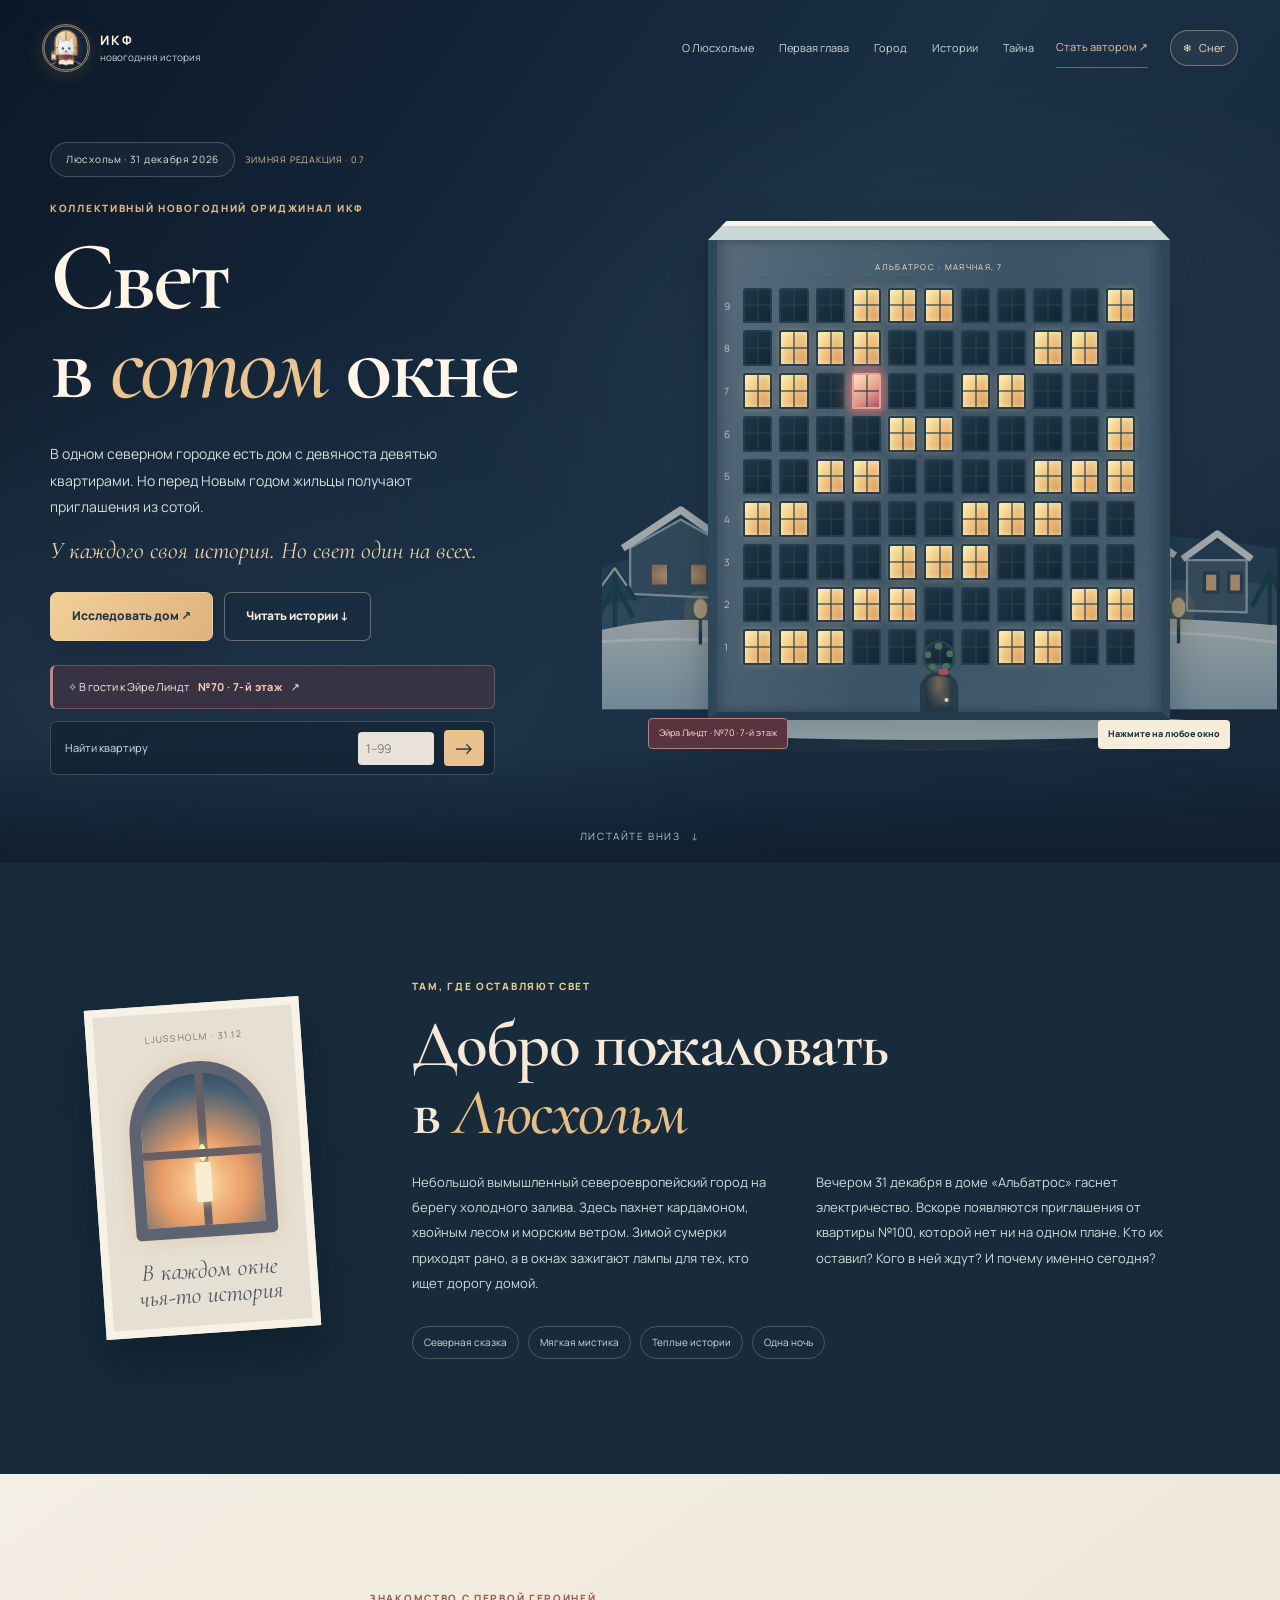
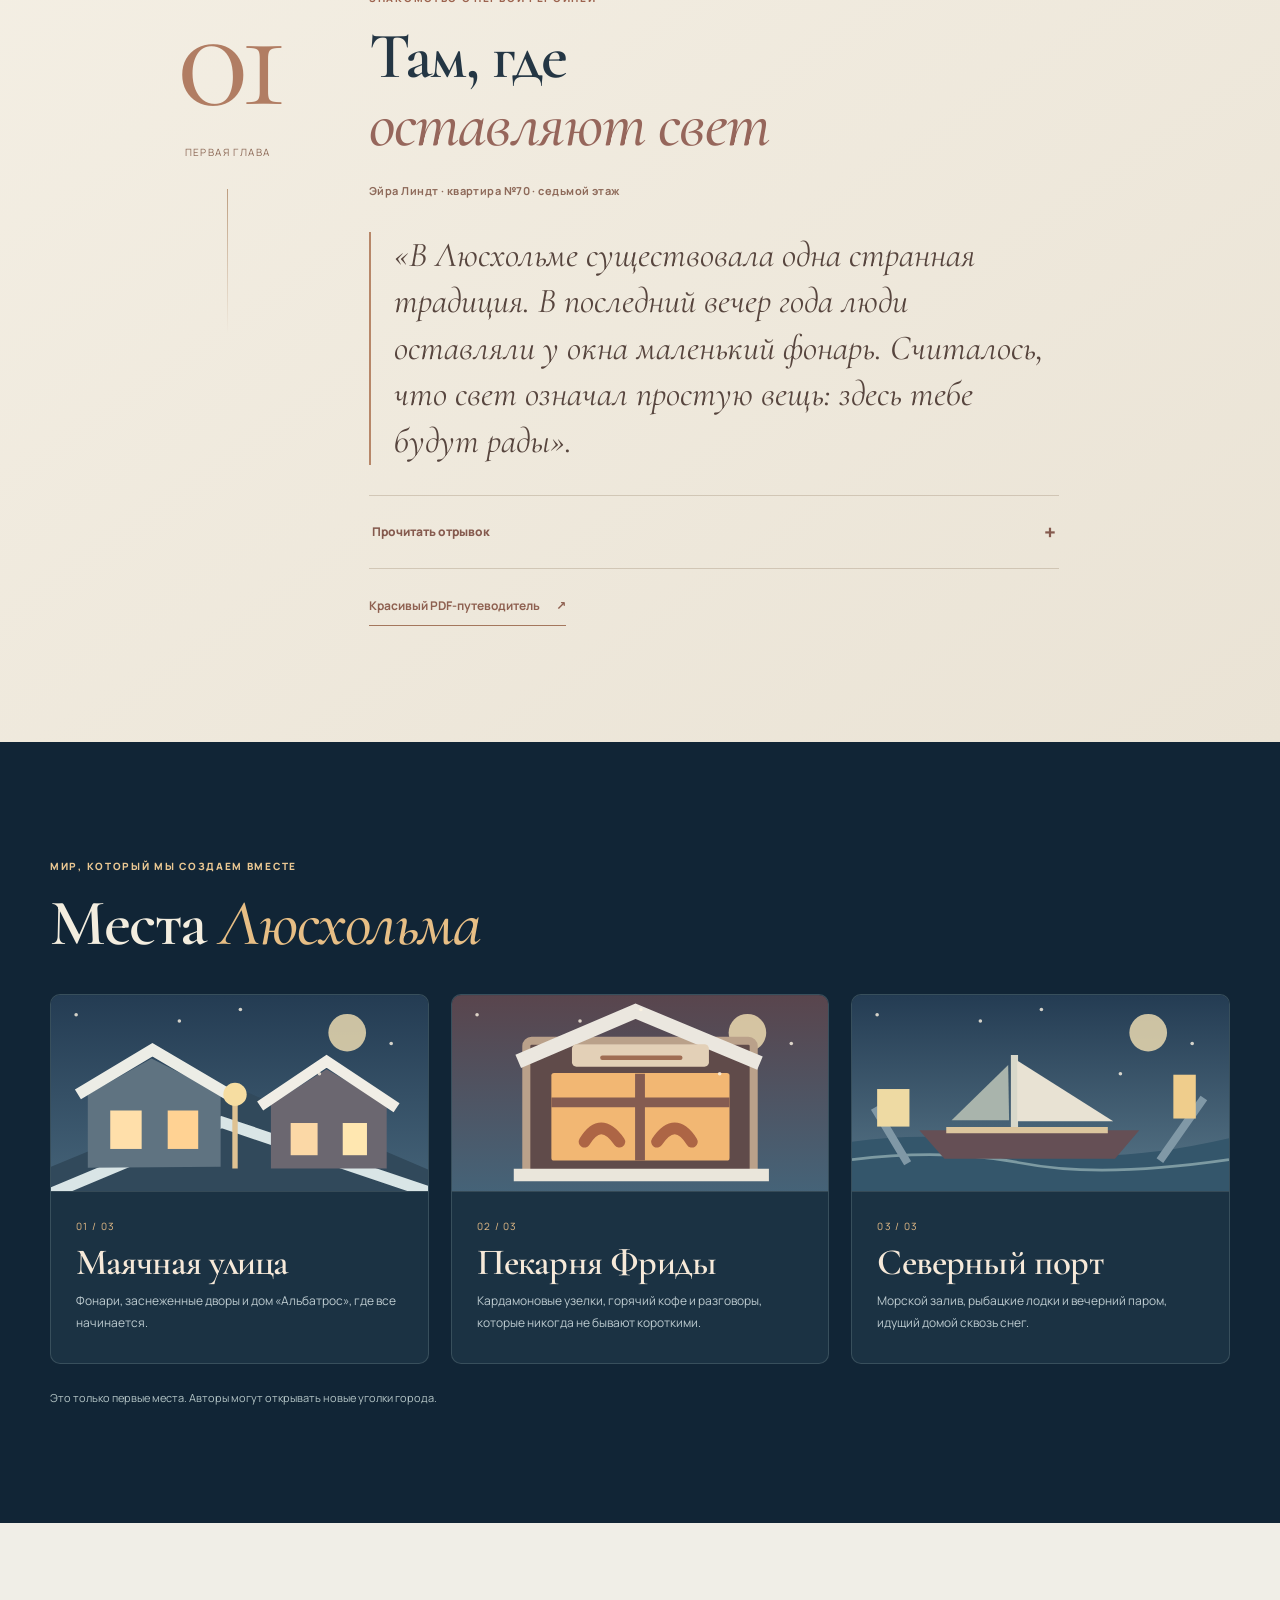
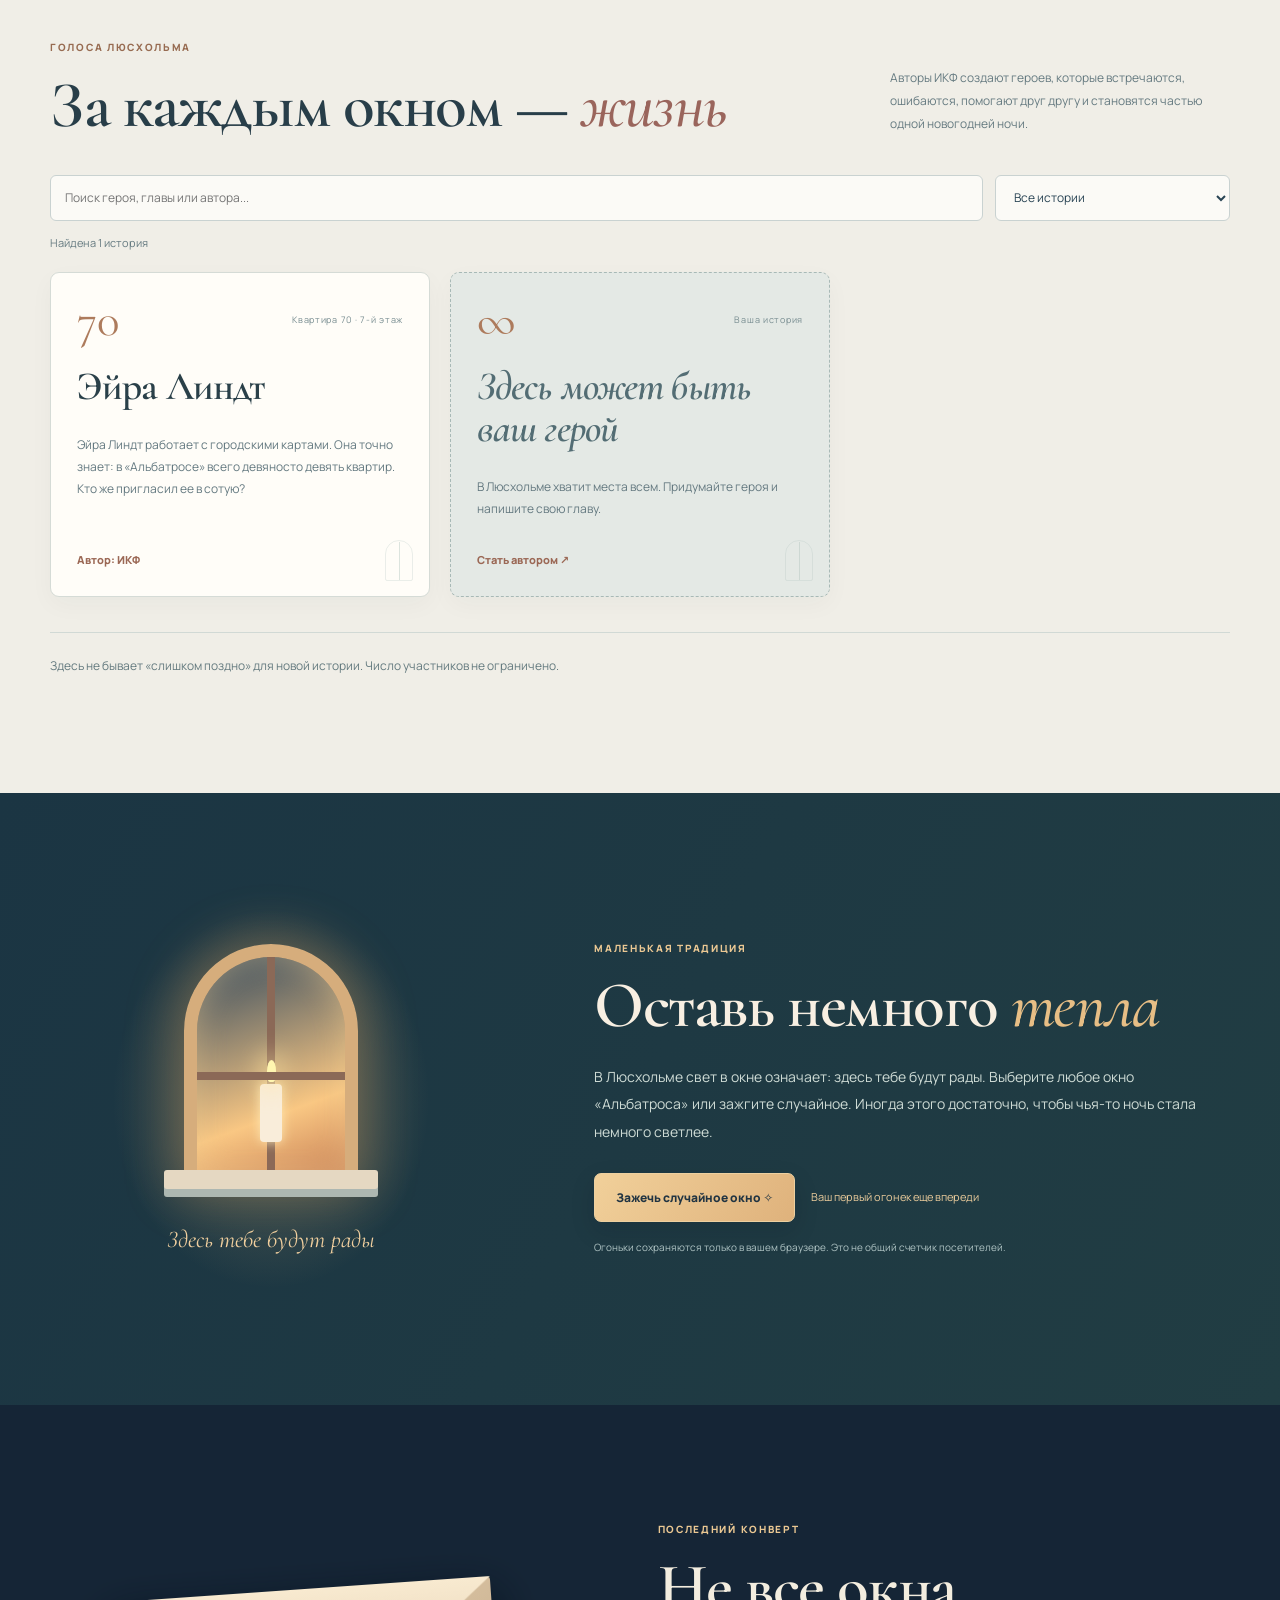
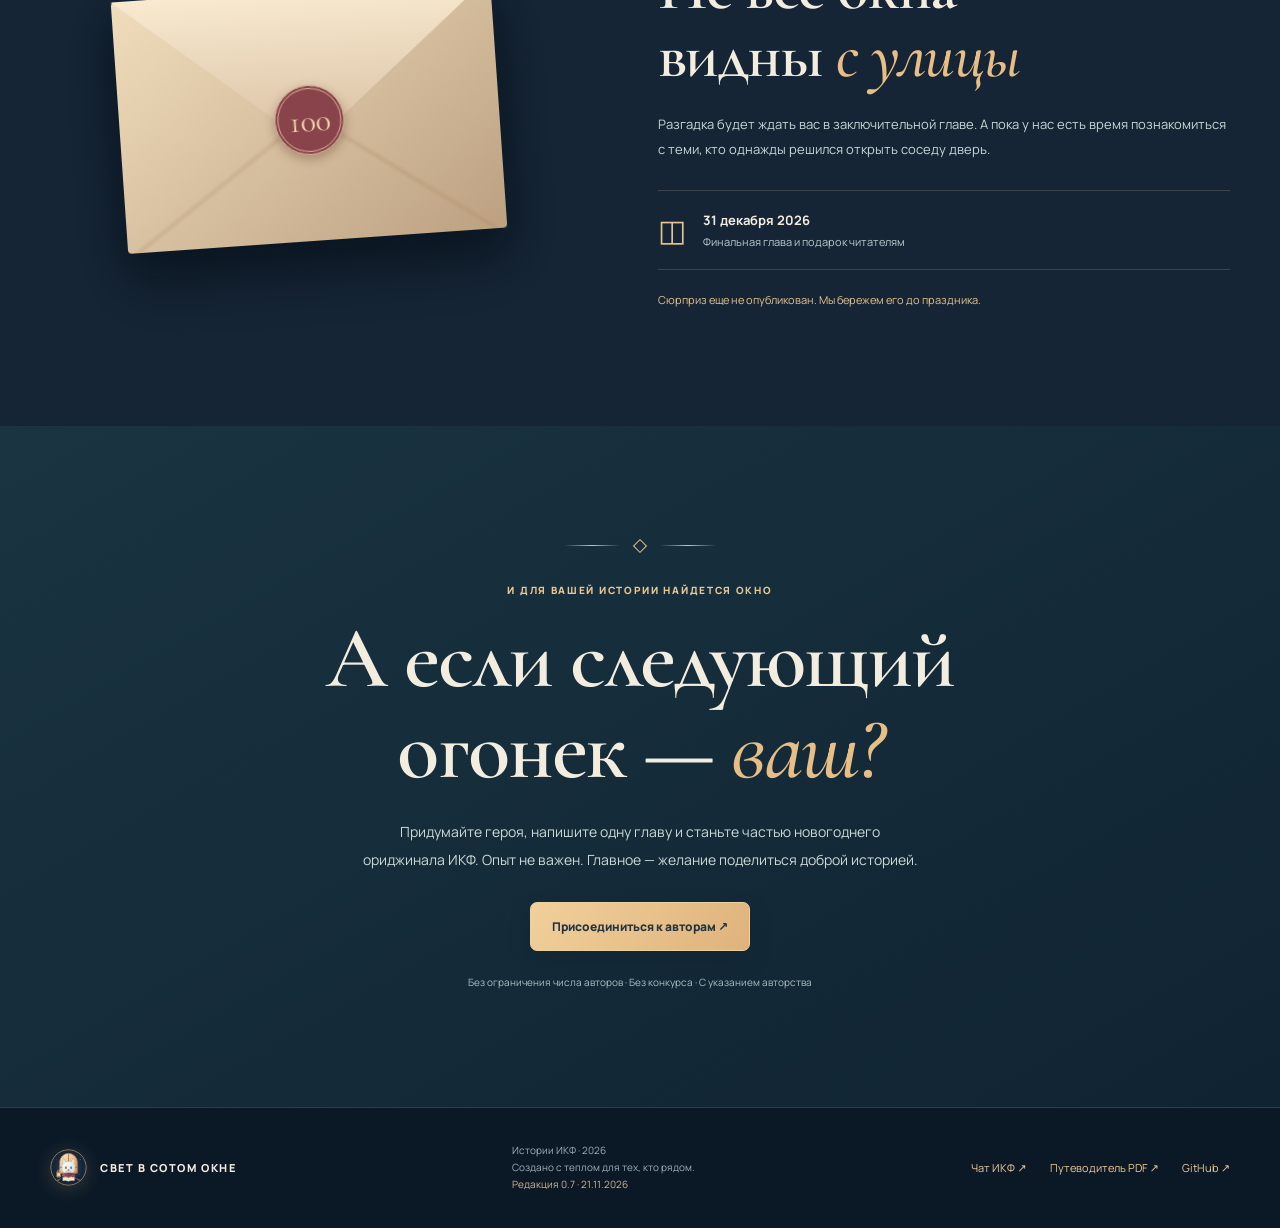
==== commit 18b48e1a: "fix: link printable A4 guide and prevent Safari full-capture oval" ====
--- a/index.html
+++ b/index.html
@@ -1,13 +1,13 @@
 <!doctype html>
 <html lang="ru">
 <head>
-<meta charset="utf-8"><meta name="viewport" content="width=device-width,initial-scale=1"><meta name="theme-color" content="#101c2c"><meta name="application-version" content="0.6.0">
+<meta charset="utf-8"><meta name="viewport" content="width=device-width,initial-scale=1"><meta name="theme-color" content="#101c2c"><meta name="application-version" content="0.7.0">
 <meta name="description" content="Свет в сотом окне — коллективный новогодний ориджинал ИКФ. Добро пожаловать в Люсхольм.">
 <meta property="og:title" content="Свет в сотом окне · ИКФ"><meta property="og:description" content="У каждого своя история. Но свет один на всех.">
 <title>Свет в сотом окне · ИКФ</title>
 <link rel="preconnect" href="https://fonts.googleapis.com"><link rel="preconnect" href="https://fonts.gstatic.com" crossorigin>
 <link href="https://fonts.googleapis.com/css2?family=Cormorant+Garamond:wght@400;500;600;700&family=Manrope:wght@400;500;600;700;800&display=swap" rel="stylesheet">
-<link rel="icon" href="assets/favicon.svg" type="image/svg+xml"><link rel="stylesheet" href="assets/styles.css?v=20261121-05"><link rel="stylesheet" href="assets/winter.css?v=20261121-06"><script src="assets/app.js?v=20261121-06" defer></script>
+<link rel="icon" href="assets/favicon.svg" type="image/svg+xml"><link rel="stylesheet" href="assets/styles.css?v=20261121-05"><link rel="stylesheet" href="assets/winter.css?v=20261121-07"><script src="assets/app.js?v=20261121-07" defer></script>
 </head>
 <body>
 <a class="skip-link" href="#main">Перейти к содержимому</a>
@@ -21,7 +21,7 @@
 <section class="hero" id="top">
 <div class="container hero-layout">
 <div class="hero-copy">
-<div class="eyebrow">Люсхольм · 31 декабря 2026</div><div class="edition-pill" aria-label="Новая версия сайта">ЗИМНЯЯ РЕДАКЦИЯ · 0.6</div>
+<div class="eyebrow">Люсхольм · 31 декабря 2026</div><div class="edition-pill" aria-label="Новая версия сайта">ЗИМНЯЯ РЕДАКЦИЯ · 0.7</div>
 <p class="kicker">Коллективный новогодний ориджинал ИКФ</p>
 <h1>Свет<br>в <em>сотом</em> окне</h1>
 <p class="lead">В одном северном городке есть дом с девяноста девятью квартирами. Но перед Новым годом жильцы получают приглашения из сотой.</p>
@@ -62,7 +62,7 @@
 <div class="chapter-excerpt-body"><p>Эйра Линдт считала, что человечество вообще отлично умело превращать хорошие идеи в декоративные предметы.</p>
 <p>Она думала об этом, стоя перед витриной пекарни, пока за ее спиной ветер пытался сорвать с головы вязаную шапку.</p>
 <p>— Два кардамоновых узелка, пожалуйста.</p><p>— Два? — переспросила пекарша.</p><p>— Да.</p><p>— К тебе кто-то придет?</p><p>Эйра вздохнула.</p><p>— Фрида, если я покупаю два узелка, это еще не значит, что у меня гости.</p><p>— Значит, собираешься съесть два сама.</p><p>— Весьма проницательно.</p><p>Пекарша довольно улыбнулась и положила в бумажный пакет третий.</p><p>— Этот за мой счет.</p><p>— За что?</p><p>— За то, что ты сегодня хотя бы разговариваешь с людьми.</p>
-<p class="chapter-finish">Продолжение — в первой главе коллективного ориджинала ИКФ.</p></div></details>
+<p class="chapter-finish">Продолжение — в первой главе коллективного ориджинала ИКФ.</p></div></details><a class="booklet-link" href="print.html">Красивый PDF-путеводитель <span aria-hidden="true">↗</span></a>
 </div></div></section>
 <section class="section places-section" id="places"><div class="container"><p class="kicker">Мир, который мы создаем вместе</p><h2>Места <em>Люсхольма</em></h2><div class="places-grid">
 <article class="place-card"><img class="place-cover" src="assets/place-street.svg" alt="Снежная улица с освещенными домиками" width="420" height="220" loading="lazy"><div class="place-body"><span class="place-index">01 / 03</span><h3>Маячная улица</h3><p>Фонари, заснеженные дворы и дом «Альбатрос», где все начинается.</p></div></article>
@@ -93,6 +93,6 @@
 <a class="btn primary" href="https://t.me/chat_IKF" target="_blank" rel="noopener noreferrer">Присоединиться к авторам ↗</a>
 <small>Без ограничения числа авторов · Без конкурса · С указанием авторства</small></div></section>
 </main>
-<footer><div class="container footer"><a href="#top" class="footer-brand"><img class="footer-mark" src="assets/ikf-mark.svg" alt="" width="34" height="34">СВЕТ В СОТОМ ОКНЕ</a><p>Истории ИКФ · 2026<br>Создано с теплом для тех, кто рядом.<br><span class="build-stamp">Редакция 0.6 · 21.11.2026</span></p><div><a href="https://t.me/chat_IKF" target="_blank" rel="noopener noreferrer">Чат ИКФ ↗</a><a href="https://github.com/DizzyZ7/IKF-Hundredth-Window" target="_blank" rel="noopener noreferrer">GitHub ↗</a></div></div></footer>
+<footer><div class="container footer"><a href="#top" class="footer-brand"><img class="footer-mark" src="assets/ikf-mark.svg" alt="" width="34" height="34">СВЕТ В СОТОМ ОКНЕ</a><p>Истории ИКФ · 2026<br>Создано с теплом для тех, кто рядом.<br><span class="build-stamp">Редакция 0.7 · 21.11.2026</span></p><div><a href="https://t.me/chat_IKF" target="_blank" rel="noopener noreferrer">Чат ИКФ ↗</a><a href="print.html">Путеводитель PDF ↗</a><a href="https://github.com/DizzyZ7/IKF-Hundredth-Window" target="_blank" rel="noopener noreferrer">GitHub ↗</a></div></div></footer>
 <dialog id="window-dialog" class="window-dialog" aria-labelledby="dialog-title"><button type="button" id="dialog-close" class="dialog-close" aria-label="Закрыть">×</button><div class="dialog-number" id="dialog-number"></div><h2 id="dialog-title"></h2><p id="dialog-copy"></p><p class="dialog-meta" id="dialog-meta"></p><div id="dialog-stories" class="dialog-stories"></div><div class="dialog-actions"><button type="button" id="dialog-light" class="btn primary">Зажечь огонек ✧</button><span class="light-already-lit" id="dialog-light-status" role="status" hidden>✦ Свет уже горит</span><a id="dialog-story-link" class="btn outline" href="#stories">К историям ↓</a><button id="dialog-share" class="btn outline" type="button">Поделиться окном ↗</button></div><p id="share-notice" class="share-notice" aria-live="polite"></p></dialog>
 </body></html>
--- a/assets/winter.css
+++ b/assets/winter.css
@@ -0,0 +1,349 @@
+
+/* WINTER EDITORIAL · IKF v0.6 
+ * Single organized visual language over legacy site styles.
+ * No third-party imagery, no noisy decorative polygons.
+ */
+:root{
+  --night:#0f1d2c;--dusk:#183047;--wine:#814653;--gold:#e5bc87;--butter:#fae4b0;
+  --cream:#f1ede3;--paper:#f8f5ed;--ink:#213542;--steel:#bccbd0;
+  --quiet:#a9b9bc;--stroke:rgba(238,227,203,.16);
+}
+*{box-sizing:border-box}
+html{scroll-behavior:smooth;scroll-padding-top:88px}
+body{background:var(--night);color:#f3eddf;font-family:Manrope,system-ui,sans-serif;font-size:14px;line-height:1.85;-webkit-font-smoothing:antialiased}
+h1,h2,h3{font-family:"Cormorant Garamond",Georgia,serif;font-weight:600;letter-spacing:-.022em;line-height:1.04}
+h2{font-size:clamp(47px,5.1vw,73px);margin-bottom:23px}
+h2 em{color:#e7be85}
+a,button{touch-action:manipulation}
+a:focus-visible,button:focus-visible,input:focus-visible,select:focus-visible,summary:focus-visible{outline:3px solid #f5d69a;outline-offset:3px}
+.container{width:min(1180px,calc(100% - 64px));margin-inline:auto}
+.kicker{color:#ebc893;letter-spacing:.17em;font-size:10px;font-weight:800;text-transform:uppercase;margin:0 0 15px}
+.section{padding:clamp(85px,9vw,135px) 0}
+[hidden]{display:none!important}
+.btn{border-radius:7px;min-height:49px;padding:12px 21px;line-height:1.3;font-size:12px;box-shadow:none;transform:none;transition:background .2s,color .2s,border-color .2s,transform .2s}
+.btn:hover{transform:translateY(-2px)}
+.btn.primary{background:linear-gradient(125deg,#f1d09a,#dfb27c);border:1px solid #edd0a0;color:#213442;box-shadow:0 9px 25px rgba(6,15,25,.13)}
+.btn.primary:hover{background:#fae1b6}
+.btn.outline{color:#f1e9d8;border:1px solid rgba(230,209,180,.4);background:rgba(22,39,54,.25)}
+.btn.outline:hover{background:rgba(235,212,179,.11);border-color:#d7b88b}
+.skip-link{z-index:120}
+/* Top navigation */
+.site-header{position:absolute;max-width:1400px;inset:0 0 auto;margin:auto;padding:24px 42px;display:flex;align-items:center;justify-content:space-between;gap:22px;z-index:60;backdrop-filter:none}
+.brand{display:flex;align-items:center;gap:10px;min-width:160px}
+.brand-emblem{width:48px;height:48px;object-fit:cover;border:1px solid #eac58d88;border-radius:50%;box-shadow:0 2px 20px rgba(0,0,0,.18);flex:none}
+.brand strong{font-size:13px;letter-spacing:.18em;color:#fff4e4}
+.brand small{font-size:10px;color:#c7cdd0}
+.nav{display:flex;gap:25px;align-items:center;margin-left:auto}
+.nav a{font-size:11px;color:#cdd5d6;white-space:nowrap}
+.nav a:hover{color:#f4d4a1}
+.header-link{display:inline-flex;align-items:center;flex:none;color:#e8c58f;font-size:11px;white-space:nowrap;padding:9px 0;border-bottom:1px solid #e8c58f66}
+.snow-toggle{flex:none;display:flex;align-items:center;justify-content:center;gap:7px;padding:6px 12px;min-height:36px;border-radius:30px;background:#f1e7d40f;border:1px solid #d1b99677;color:#f2dfc1;font-size:11px}
+.snow-toggle:hover{background:#ffffff1d}
+/* Hero: true landscape with a foreground apartment block */
+.hero{position:relative;isolation:isolate;min-height:760px;background:linear-gradient(125deg,#0c1828 0%,#1a3045 54%,#17283a 100%);overflow:hidden}
+.hero:before{content:"";position:absolute;inset:0;z-index:-1;background:radial-gradient(ellipse at 78% 42%,#4a58613b,transparent 39%),radial-gradient(ellipse at 2% 80%,#39526742,transparent 43%)}
+.hero:after{height:115px;background:linear-gradient(transparent,#101f30)}
+.hero-layout{position:relative;z-index:1;display:grid;grid-template-columns:minmax(0,1fr) minmax(0,1.05fr);gap:44px;align-items:center;min-height:750px;padding-top:130px;padding-bottom:65px}
+.hero-copy{max-width:525px;padding:12px 0 22px}
+.eyebrow{display:inline-block;margin:0 0 22px;padding:7px 15px;border:1px solid #f1dcc13d;background:#f1dcc109;border-radius:30px;color:#e1e1d7;font-size:10px;letter-spacing:.07em;text-transform:none}
+.edition-pill{display:inline-block;margin:0 0 20px 10px;border:0;background:none;padding:0;color:#d6b88e;font-size:9px;letter-spacing:.09em;vertical-align:baseline}
+.hero .kicker{margin-bottom:16px;color:#dcb888}
+.hero h1{font-size:clamp(76px,7.65vw,116px);line-height:.91;margin:0 0 30px;letter-spacing:-.038em;color:#fff6e9}
+.hero h1 em{color:#eac38e;font-style:italic}
+.lead{max-width:445px;font-size:14px;color:#d5dddc;line-height:1.9;margin-bottom:16px}
+.motto{color:#edd2a8;font:italic 24px/1.2 "Cormorant Garamond",Georgia,serif;margin-bottom:26px}
+.hero-actions{display:flex;gap:11px;flex-wrap:wrap}
+.hero-extras{margin-top:24px;max-width:445px;gap:12px}
+.eira-quick{display:flex;align-items:center;justify-content:flex-start;gap:8px;flex-wrap:wrap;width:100%;border-radius:6px;background:rgba(110,58,68,.33);color:#f9e8dd;border:1px solid #c6878066;border-left:3px solid #c7847e;padding:11px 15px;text-align:left;font-size:11px}
+.eira-quick strong{color:#ffcab8}
+.eira-quick:hover{background:rgba(136,68,80,.42)}
+.window-finder{display:flex;align-items:center;gap:10px;max-width:100%;border:1px solid #dee4df33;border-radius:6px;background:rgba(6,20,32,.35);padding:8px 10px 8px 14px}
+.window-finder label{font-size:11px;color:#d8e1df;margin-right:auto;white-space:nowrap}
+.window-finder input{color:#213440;background:#e8e2d8;border:0;border-radius:4px;font:12px Manrope,system-ui,sans-serif;padding:8px;width:76px;min-width:0}
+.window-finder button{background:#e8c18d;color:#213440;border:0;border-radius:4px;width:40px;height:36px;font-size:22px}
+/* Quiet illustrated skyline replaces misaligned trees/hills */
+.scene{position:relative;isolation:isolate;width:100%;height:575px;margin:0;align-self:center;background:linear-gradient(180deg,#273d5220,#1531424a);border-radius:45% 45% 0 0;overflow:visible}
+.scene:before{z-index:-1;content:"";position:absolute;inset:15% 0 0;background:radial-gradient(ellipse at 50% 65%,rgba(245,184,105,.13),transparent 65%)}
+.village-backdrop{position:absolute;z-index:0;inset:auto -8% 18px;height:65%;background:url("lussholm-skyline.svg") center bottom/100% 100% no-repeat;opacity:.62;pointer-events:none}
+.scene .moon{position:absolute;z-index:0;right:16%;top:12%;width:57px;height:57px;background:#faf0d6;border-radius:50%;box-shadow:0 0 54px 12px rgba(246,221,165,.15)}
+.scene .hill,.scene .pine,.scene .aurora,.house-floor-guide,.star-field{display:none!important}
+.scene .snowbank{position:absolute;z-index:4;bottom:11px;left:0;width:100%;height:26px;border-radius:50%;background:linear-gradient(#e4eeea,#bfd3d5);opacity:.78}
+.house{position:absolute;z-index:5;width:min(462px,91%);left:50%;bottom:31px;transform:translateX(-50%);filter:drop-shadow(0 15px 17px rgba(4,19,32,.33))}
+.house .roof{position:relative;height:23px;background:#cbd8d8;clip-path:polygon(0 100%,4% 18%,96% 18%,100% 100%);border:0}
+.house .roof-snow{position:absolute;left:0;right:0;top:0;height:9px;background:#f6f3e8}
+.house .wall{position:relative;padding:20px 26px 47px;border:9px solid #2d4658;border-top:0;border-bottom:8px solid #243b4b;background:repeating-linear-gradient(0deg,transparent 0 28px,#172b370d 28px 29px),linear-gradient(108deg,#576b7b,#3a5365 51%,#475e70);box-shadow:inset 7px 0 8px #21374a55,inset -7px 0 8px #21374a66}
+.house .house-label{margin:0 0 13px;color:#f4e3c6;font-size:8px;letter-spacing:.16em;white-space:nowrap;text-align:center}
+.windows{display:flex;flex-direction:column;gap:7px}
+.floor-row{display:grid;grid-template-columns:repeat(11,minmax(0,1fr));gap:7px;position:relative}
+.floor-row:before{content:attr(data-floor);position:absolute;top:50%;transform:translateY(-50%);left:-19px;color:#d1ddd9;font:10px Manrope,system-ui,sans-serif;opacity:.78}
+.window{appearance:none;display:block;aspect-ratio:.82;min-width:0;position:relative;margin:0;padding:0;border:2px solid #253e4f;border-radius:3px 3px 1px 1px;background:linear-gradient(135deg,#203747,#112634);cursor:pointer;transition:background .22s,box-shadow .22s,transform .22s}
+.window:before,.window:after{content:"";position:absolute;pointer-events:none;background:#28414e99}
+.window:before{width:2px;left:48%;top:0;bottom:0}
+.window:after{height:2px;top:46%;left:0;right:0}
+.window.lit{background:linear-gradient(125deg,#ffecad,#e5ab69 76%,#bf7c52);box-shadow:inset 0 0 6px #fff0b2,0 0 7px #edbb7a55}
+.window.featured:not(.eira-home){box-shadow:0 0 14px #ffe1a088, inset 0 0 6px #fff1c4}
+.window.eira-home{border-color:#e8a397;background:linear-gradient(145deg,#ffe3bb,#df9387 64%,#aa5163);box-shadow:0 0 7px 2px #d56b77aa,0 0 19px 4px #d98b7899}
+.window:hover,.window:focus-visible{transform:scale(1.24);z-index:8;border-color:#ffe4b6}
+.window:disabled{cursor:default}
+.house .door{position:absolute;left:50%;bottom:0;transform:translateX(-50%);width:39px;height:40px;border:4px solid #263a47;border-bottom:0;border-radius:18px 18px 0 0;background:radial-gradient(ellipse at 50% 20%,#9f784e99,#233746 65%)}
+.house .door:after{right:6px;top:22px;width:4px;height:4px;background:#ebd1a7}
+.festive-door{position:absolute;left:50%;transform:translateX(-50%);bottom:40px;width:29px;height:29px;border-radius:50%;border:7px dotted #476f5b;box-shadow:0 0 0 2px #244b45;z-index:2}
+.festive-door span{position:absolute;left:7px;top:19px;width:10px;height:6px;background:#a64d58;border-radius:5px}
+.scene-hint,.scene-eira{position:absolute;z-index:7;bottom:2px;font-size:9px;border-radius:4px;line-height:1.4;padding:8px 10px;white-space:nowrap}
+.scene-hint{right:0;background:#f5ecd9;color:#1e3541}
+.scene-eira{left:0;background:#593340;color:#ffe1d4;border:1px solid #b97f78}
+.scroll-cue{z-index:5;bottom:17px;color:#adc3c5;letter-spacing:.16em}
+/* Low-motion snowfall. Only decorative layer, never intercepts clicks. */
+.snowfall{pointer-events:none;position:fixed;inset:0;z-index:80;opacity:.72}
+.flake{background:#f0f4f0;width:2px;height:2px;box-shadow:0 0 3px rgba(255,255,255,.14);animation-name:fall;animation-timing-function:linear;animation-iteration-count:infinite}
+.snowfall.snow-off{display:none}
+/* Intro as winter postcard; no giant repeated mascot */
+.intro{background:#172b3b}
+.intro-layout{display:grid;grid-template-columns:240px minmax(0,1fr);gap:clamp(44px,6vw,90px);align-items:center;max-width:1090px}
+.intro-postcard{width:215px;min-height:300px;position:relative;display:flex;align-items:center;flex-direction:column;padding:18px;background:#e6e0d4;border:8px solid #f8f1e5;box-shadow:0 25px 45px #08131c77;transform:rotate(-4deg);color:#3f5360}
+.postcard-postmark{font-size:9px;letter-spacing:.13em;color:#8d6a56}
+.postcard-window{width:142px;height:176px;border-radius:75px 75px 6px 6px;border:12px solid #5d6370;margin:15px auto 20px;background:radial-gradient(circle at 50% 73%,#ffd7a0,#e79c67 35%,#496275 75%,#293e57);position:relative;box-shadow:0 0 20px #d6a47360}
+.postcard-window:before{content:"";position:absolute;width:8px;height:100%;top:0;left:49%;background:#685f64}
+.postcard-window:after{content:"";position:absolute;left:0;right:0;top:50%;height:8px;background:#685f64}
+.candle{position:absolute;bottom:23px;left:calc(50% - 8px);width:16px;height:40px;background:#f9edd3;border-radius:3px;box-shadow:0 0 10px #ffd49c}
+.candle:after{content:"";position:absolute;left:5px;top:-18px;width:7px;height:17px;border-radius:60% 60% 50% 50%;background:#fff3af;box-shadow:0 0 15px 5px #ffeab080}
+.postcard-copy{font:italic 24px/1.05 "Cormorant Garamond",Georgia,serif;text-align:center;color:#4c5660}
+.intro .columns{display:grid;grid-template-columns:1fr 1fr;gap:36px}
+.intro .columns p{font-size:13px;color:#cfdbd8;line-height:1.95;margin:0}
+.intro h2{color:#f6e9d9}
+.tags{margin-top:30px;gap:9px}
+.tags span{border:1px solid #d9d1bb44;padding:6px 11px;color:#cfdad6;font-size:10px;border-radius:20px}
+/* Chapter as a tasteful paper spread */
+.chapter-preview{background:linear-gradient(145deg,#f4efe4,#eae3d5);color:#2a3a43}
+.chapter-layout{display:grid;grid-template-columns:155px minmax(0,1fr);gap:64px;max-width:980px}
+.chapter-index{display:flex;flex-direction:column;align-items:center;color:#b17d63}
+.chapter-index>span{font:150px/.9 "Cormorant Garamond",Georgia,serif}
+.chapter-index small{color:#8d6a57;font-size:10px;letter-spacing:.14em}
+.chapter-line{height:145px;width:1px;background:linear-gradient(#bd9d7f,transparent);margin-top:27px}
+.chapter-preview .kicker{color:#9c634e}
+.chapter-preview h2{color:#243644}
+.chapter-preview h2 em{color:#96665b}
+.chapter-attribution{font-size:11px;font-weight:700;color:#8d6959}
+.chapter-main blockquote{max-width:680px;font:italic clamp(24px,3vw,35px)/1.33 "Cormorant Garamond",Georgia,serif;padding-left:23px;margin:30px 0;border-left:2px solid #b78769;color:#57453e}
+.chapter-excerpt{border-top:1px solid #a5947d66;border-bottom:1px solid #a5947d66;max-width:690px;margin-top:28px}
+.chapter-excerpt summary{color:#855a4e;font-size:12px;font-weight:800;padding:17px 3px;cursor:pointer}
+.chapter-excerpt-body{color:#3c474b;max-width:650px;font:20px/1.72 "Cormorant Garamond",Georgia,serif;padding:9px 0 22px}
+.chapter-excerpt-body .chapter-finish{color:#946651;font:11px Manrope,system-ui,sans-serif}
+/* Place cards: actual cohesive miniature illustrations */
+.places-section{background:#112536}
+.places-grid{display:grid;grid-template-columns:repeat(3,minmax(0,1fr));gap:22px;margin-top:36px}
+.place-card,.place-card:nth-child(2),.place-card:nth-child(3){display:flex;flex-direction:column;min-height:0;padding:0;overflow:hidden;border:1px solid #c8d9d42b;border-radius:10px;background:#1b3243}
+.place-cover{display:block;width:100%;height:auto;aspect-ratio:420/220;object-fit:cover;border-bottom:1px solid #cbd7cf25}
+.place-body{flex:1;display:flex;flex-direction:column;gap:8px;padding:25px 25px 29px}
+.place-index{font-size:10px;color:#e5bc87;letter-spacing:.13em}
+.place-card h3{font-size:37px;color:#f6e9d9;margin:0}
+.place-card p{font-size:12px;line-height:1.8;color:#bdcbd0;margin:0}
+.places-note{color:#b4c5c6;font-size:11px;margin:24px 0 0}
+.place-icon{display:none!important}
+/* Stories: soft paper, restrained ornamentation */
+.stories-section{background:#f0eee7;color:#283e49}
+.stories-section .kicker{color:#976b51}
+.stories-section h2 em{color:#9a655c}
+.stories-section .section-head{display:flex;align-items:end;justify-content:space-between;gap:50px;margin-bottom:35px}
+.stories-section .section-head>p{max-width:340px;font-size:12px;line-height:1.9;color:#657a80;margin-bottom:4px}
+.story-controls{display:flex;gap:12px;margin-bottom:12px}
+.story-controls input,.story-controls select{color:#294454;background:#fbfaf6;border:1px solid #c9d2d1;border-radius:6px;min-height:46px;font:12px Manrope,system-ui,sans-serif;padding:11px 14px}
+.story-controls input{flex:1;min-width:0}
+.story-controls select{width:min(235px,40%)}
+.story-count{color:#657a80;font-size:11px;margin-bottom:19px}
+.story-grid{display:grid;grid-template-columns:repeat(3,minmax(0,1fr));gap:20px}
+.story-card{position:relative;display:flex;flex-direction:column;min-height:255px;border:1px solid #d5dbd6;background:#fffdf8;border-radius:9px;padding:26px;box-shadow:0 8px 24px rgba(31,52,64,.035);transition:transform .22s,box-shadow .22s}
+.story-card:hover{transform:translateY(-3px);box-shadow:0 15px 28px rgba(31,52,64,.09)}
+.story-card:after{content:"";position:absolute;right:16px;bottom:15px;width:26px;height:39px;border:1.5px solid #adc2bd6e;border-radius:14px 14px 2px 2px;opacity:.6}
+.story-card:before{content:"";position:absolute;right:29px;bottom:16px;width:1px;height:38px;background:#adc2bd6e}
+.story-top{display:flex;align-items:center;justify-content:space-between;gap:10px;margin-bottom:25px}
+.story-number{font:47px/.9 "Cormorant Garamond",Georgia,serif;color:#ad7b5c}
+.story-type{font-size:9px;color:#778c90;line-height:1.4;text-align:right}
+.story-card h3{font-size:40px;margin-bottom:14px;color:#2a4049}
+.story-card p{font-size:12px;color:#647980;line-height:1.85;position:relative;z-index:1}
+.story-author{margin-top:auto;position:relative;z-index:1;padding-top:18px;font-size:11px;font-weight:800;color:#9b6855}
+.story-card.empty{background:#e4e9e5;border:1px dashed #a8b9b6}
+.story-card.empty h3{color:#536d74}
+.story-note{border-top:1px solid #d1d9d5;margin-top:35px;padding-top:22px;color:#647a7f;font-size:12px}
+.no-results{grid-column:1/-1;color:#596f76;border:1px dashed #b1c2bd;padding:30px}
+/* Candle in the window, rather than mascot repeated again */
+.light-section{background:linear-gradient(118deg,#1b3543,#213d43);color:#f8efe2}
+.light-layout{display:grid;grid-template-columns:minmax(0,.82fr) minmax(0,1.18fr);gap:clamp(65px,8vw,125px);align-items:center}
+.light-section p:not(.kicker){font-size:14px;line-height:1.95;color:#cedbd5}
+.light-section small{color:#b0c4c4;font-size:10px}
+.kindness-illustration{position:relative;display:flex;align-items:center;flex-direction:column;margin:auto;padding:36px 20px;max-width:320px;min-height:335px;width:100%;background:radial-gradient(ellipse at 50% 50%,#e9be8050,transparent 70%)}
+.kindness-frame{height:240px;width:174px;border:13px solid #d6ad7c;border-radius:91px 91px 3px 3px;position:relative;background:linear-gradient(160deg,#32495e,#f9c783 70%,#cb8458);box-shadow:0 0 50px 10px #e8aa6150,inset 0 0 30px #efcb8f7a}
+.kindness-glass{position:absolute;inset:0;overflow:hidden;border-radius:80px 80px 1px 1px}
+.kindness-glass:before{content:"";position:absolute;left:50%;top:0;bottom:0;width:8px;transform:translateX(-50%);background:#8b6957}
+.kindness-glass:after{content:"";position:absolute;left:0;right:0;top:54%;height:8px;background:#8b6957}
+.kindness-candle{position:absolute;left:calc(50% - 11px);bottom:29px;width:22px;height:58px;border-radius:4px;background:#f9edda;box-shadow:0 0 12px #ffe9b4}
+.kindness-candle:before{content:"";position:absolute;top:-24px;left:7px;height:22px;width:9px;background:#fff6b0;border-radius:70% 70% 45% 45%;box-shadow:0 0 22px 9px #ffe6a17a}
+.kindness-sill{position:absolute;left:-33px;right:-33px;bottom:-18px;height:19px;border-radius:3px;background:#e5d8c2;box-shadow:0 8px 0 #adb7b1}
+.kindness-caption{font:italic 24px "Cormorant Garamond",Georgia,serif;margin-top:41px;color:#f0cf9f}
+.light-actions{display:flex;align-items:center;flex-wrap:wrap;gap:16px;margin:28px 0 11px}
+#light-status{color:#eacb9b;font-size:11px}
+#light-random:disabled{opacity:.65;cursor:default;transform:none}
+/* Mystery: not garish */
+.mystery-section{background:#152536}
+.mystery-layout{display:grid;grid-template-columns:minmax(0,.95fr) minmax(0,1.05fr);gap:clamp(60px,7vw,110px);align-items:center}
+.mystery-layout p:not(.kicker):not(.sealed){color:#c7d6d4;font-size:13px;line-height:1.9}
+.envelope{width:min(380px,100%);height:252px;max-width:100%;margin:20px auto;background:linear-gradient(142deg,#f0ddbc,#bca181);border-radius:4px;transform:rotate(-4deg);box-shadow:0 18px 42px #06142091}
+.envelope:after{opacity:.8}
+.envelope-top{background:linear-gradient(#f8ead0,#c6a687)}
+.seal{background:#89434b;color:#f4dab1;border:4px double #d6b193}
+.date{border-top:1px solid var(--stroke);border-bottom:1px solid var(--stroke);display:flex;gap:17px;align-items:center;margin:28px 0 20px;padding:17px 0}
+.date span{color:#e7c38f}.date strong{font-size:13px}.date small{display:block;color:#bacacc;font-size:11px}
+.sealed{color:#e7c18b;font-size:11px;margin:0}
+/* Gentle invitation */
+.join-section{background:linear-gradient(150deg,#1a3441,#102333);text-align:center}
+.join-section .container{max-width:800px}
+.join-divider{margin-bottom:30px}
+.join-section h2{font-size:clamp(56px,7vw,87px)}
+.join-section p:not(.kicker){max-width:560px;color:#cbdad7;font-size:14px;line-height:1.95;margin:0 auto 29px}
+.join-section small{display:block;margin-top:22px;font-size:10px;color:#abbfc0}
+footer{background:#0b1927;border-top:1px solid #d7c5a133}
+.footer{display:flex;gap:24px;align-items:center;justify-content:space-between;padding:34px 0;min-height:120px}
+.footer-brand{display:flex;align-items:center;gap:13px;font-size:11px;letter-spacing:.14em;line-height:1.4}
+.footer-mark{width:37px;height:37px;flex:none;border-radius:50%}
+.footer p{font-size:10px;color:#9db1b8;line-height:1.7;margin:0}
+.footer>div{display:flex;gap:23px;color:#edc796;font-size:11px}
+.build-stamp{font-size:10px;color:#d7b688}
+/* Accessible window details */
+.window-dialog{width:min(500px,calc(100vw - 32px));max-height:min(86vh,760px);overflow-y:auto;background:linear-gradient(145deg,#263c4a,#142637);border:1px solid #c7a87d66;border-radius:10px;color:#f5eee0;box-shadow:0 25px 75px #06131ea9;padding:37px}
+.window-dialog::backdrop{background:rgba(5,16,29,.79);backdrop-filter:blur(5px)}
+.dialog-close{position:absolute;right:13px;top:8px;width:40px;height:40px;border:0;background:none;color:#f4ead7;font-size:27px}
+.dialog-number{color:#e8bf89;font-size:10px;letter-spacing:.11em;text-transform:uppercase;margin-bottom:14px}
+.window-dialog h2{font-size:46px;margin-bottom:18px}
+.window-dialog p{color:#d0dbd7;font-size:13px;line-height:1.85}
+.window-dialog .dialog-meta{color:#e8c396;font-size:11px}
+.dialog-actions{display:flex;align-items:center;flex-wrap:wrap;gap:10px;margin-top:23px}
+.dialog-actions .btn{font-size:11px}
+.dialog-stories button{background:#273f4c;color:#f4ead8;border:1px solid #c4ac845c;padding:11px;border-radius:5px}
+.dialog-stories button:hover{background:#344e5c}
+.light-already-lit{display:inline-flex;padding:10px 13px;color:#edcc99;background:#e5bf8120;border:1px solid #e5bf8166;font-size:11px;border-radius:5px}
+.share-notice{color:#e6c18d!important;font-size:11px!important}
+@media(max-width:1160px){
+ .nav{gap:14px}.nav a{font-size:10px}
+ .site-header{gap:15px;padding:23px 28px}
+ .hero-layout{gap:20px}
+}
+@media(max-width:1000px){
+ .nav{display:none}
+ .site-header{justify-content:flex-start}
+ .header-link{margin-left:auto}
+ .hero-layout{grid-template-columns:minmax(0,.95fr) minmax(0,1.05fr)}
+ .hero h1{font-size:clamp(70px,8vw,98px)}
+ .scene{height:550px}
+ .house{width:min(425px,94%)}
+ .floor-row{gap:6px}.windows{gap:6px}
+ .intro-layout{grid-template-columns:205px minmax(0,1fr);gap:40px}
+ .intro .columns{gap:20px}
+}
+@media(max-width:800px){
+ .container{width:min(560px,calc(100% - 40px))}
+ .hero{min-height:0}
+ .hero-layout{display:flex;flex-direction:column;gap:0;align-items:stretch;padding-top:125px;padding-bottom:70px;min-height:0}
+ .hero-copy{max-width:100%;padding-bottom:26px}
+ .hero h1{font-size:clamp(78px,13vw,110px)}
+ .scene{width:min(540px,100%);height:540px;margin:0 auto}
+ .house{width:min(435px,92%)}
+ .scroll-cue{display:none}
+ .intro-layout,.chapter-layout,.light-layout,.mystery-layout{grid-template-columns:1fr;gap:45px}
+ .intro-postcard{width:185px;min-height:270px;margin-inline:auto}
+ .postcard-window{width:127px;height:156px}
+ .intro .columns{grid-template-columns:1fr 1fr}
+ .chapter-index{flex-direction:row;align-items:center;gap:17px}
+ .chapter-index>span{font-size:85px}
+ .chapter-index small{margin:0}
+ .chapter-line{display:none}
+ .places-grid{grid-template-columns:repeat(2,minmax(0,1fr))}
+ .place-card:last-child{grid-column:span 2}
+ .stories-section .section-head{flex-direction:column;align-items:start;gap:14px}
+ .stories-section .section-head>p{max-width:100%}
+ .story-grid{grid-template-columns:repeat(2,minmax(0,1fr))}
+ .story-grid>:last-child{grid-column:span 2}
+ .kindness-illustration{max-width:290px}
+ .mystery-layout .envelope{order:0}
+ .footer{flex-wrap:wrap}
+}
+@media(max-width:560px){
+ html{scroll-padding-top:70px}
+ .container{width:calc(100% - 34px)}
+ .section{padding:78px 0}
+ h2{font-size:clamp(46px,12vw,61px)}
+ .site-header{padding:15px 17px;gap:9px}
+ .brand{gap:8px;min-width:0}
+ .brand-emblem{width:39px;height:39px}
+ .brand strong{font-size:12px}.brand small{font-size:9px}
+ .header-link{font-size:10px;white-space:nowrap}
+ .snow-toggle{min-width:35px;width:35px;height:35px;padding:0;flex:none}
+ .snow-toggle span{display:none}
+ .hero-layout{padding-top:104px;padding-bottom:68px}
+ .eyebrow{font-size:9px;margin:0 0 10px}
+ .edition-pill{display:table;margin:0 0 23px;font-size:9px}
+ .hero .kicker{font-size:9px}
+ .hero h1{font-size:clamp(70px,15.6vw,96px);line-height:.94;margin-bottom:25px}
+ .lead{font-size:13px}
+ .motto{font-size:21px;margin-bottom:24px}
+ .hero-actions{display:grid;grid-template-columns:1fr;gap:10px}
+ .hero-actions .btn{width:100%}
+ .hero-extras{margin-top:20px}
+ .eira-quick{font-size:10px}
+ .scene{width:100%;height:433px;margin-top:13px}
+ .moon{width:40px!important;height:40px!important;top:8%!important}
+ .village-backdrop{inset:auto -4% 20px;height:57%;opacity:.55}
+ .house{width:min(345px,95%);bottom:29px}
+ .house .roof{height:17px}
+ .house .wall{padding:12px 14px 41px;border-left-width:7px;border-right-width:7px;border-bottom-width:7px}
+ .house .house-label{font-size:6px;letter-spacing:.08em;margin-bottom:8px}
+ .windows{gap:5px}.floor-row{gap:5px}.floor-row:before{left:-12px;font-size:8px}
+ .window{border-width:1.5px;border-radius:2px}
+ .window:before{width:1.5px}.window:after{height:1.5px}
+ .scene .snowbank{height:20px;bottom:5px}
+ .scene-hint,.scene-eira{bottom:3px;font-size:8px;padding:7px 8px}
+ .intro .columns{grid-template-columns:1fr;gap:15px}
+ .intro-postcard{transform:rotate(-2deg);margin-bottom:5px}
+ .chapter-main blockquote{font-size:27px}
+ .chapter-excerpt-body{font-size:19px}
+ .places-grid{grid-template-columns:1fr;gap:17px}
+ .place-card:last-child{grid-column:auto}
+ .place-body{padding:22px}
+ .place-card h3{font-size:35px}
+ .story-controls{flex-direction:column}
+ .story-controls select{width:100%}
+ .story-grid{grid-template-columns:1fr;gap:15px}
+ .story-grid>:last-child{grid-column:auto}
+ .story-card{min-height:240px;padding:23px}
+ .story-card h3{font-size:37px}
+ .kindness-illustration{margin-bottom:8px}
+ .mystery-layout{gap:40px}
+ .envelope{width:min(295px,95%);height:196px}
+ .join-section h2{font-size:clamp(54px,14vw,74px)}
+ .footer{display:flex;flex-direction:column;align-items:flex-start;gap:17px}
+ .footer p{margin:0}
+ .window-dialog{padding:30px 24px}
+ .window-dialog h2{font-size:43px}
+ .dialog-actions .btn{width:100%}
+}
+@media(max-width:350px){
+ .brand small{display:none}
+ .site-header{gap:7px}
+ .header-link{font-size:9px}
+ .scene{height:367px}
+ .house{width:96%;bottom:28px}
+ .house .wall{padding:10px 11px 39px}
+ .windows,.floor-row{gap:4px}
+ .scene-eira,.scene-hint{font-size:7.2px;padding:6px}
+ .hero h1{font-size:67px}
+}
+@media(prefers-reduced-motion:reduce){
+ *,*:before,*:after{scroll-behavior:auto!important;transition:none!important;animation:none!important}
+ .snowfall{display:none!important}
+}
+
+/* 0.7: no giant oval in Safari full-page capture; an unobtrusive printable guide link */
+.booklet-link{display:inline-flex;align-items:center;gap:16px;margin-top:18px;padding:10px 0;border-bottom:1px solid #a4775d;color:#8e6050;font-size:12px;font-weight:700;line-height:1.5}
+.booklet-link:hover{color:#9c4e42;border-bottom-color:#9c4e42}
+.hero .scene{border-radius:0;background:transparent}
+.footer>div{flex-wrap:wrap;row-gap:9px}
+@media(max-width:560px){.booklet-link{font-size:11px}}
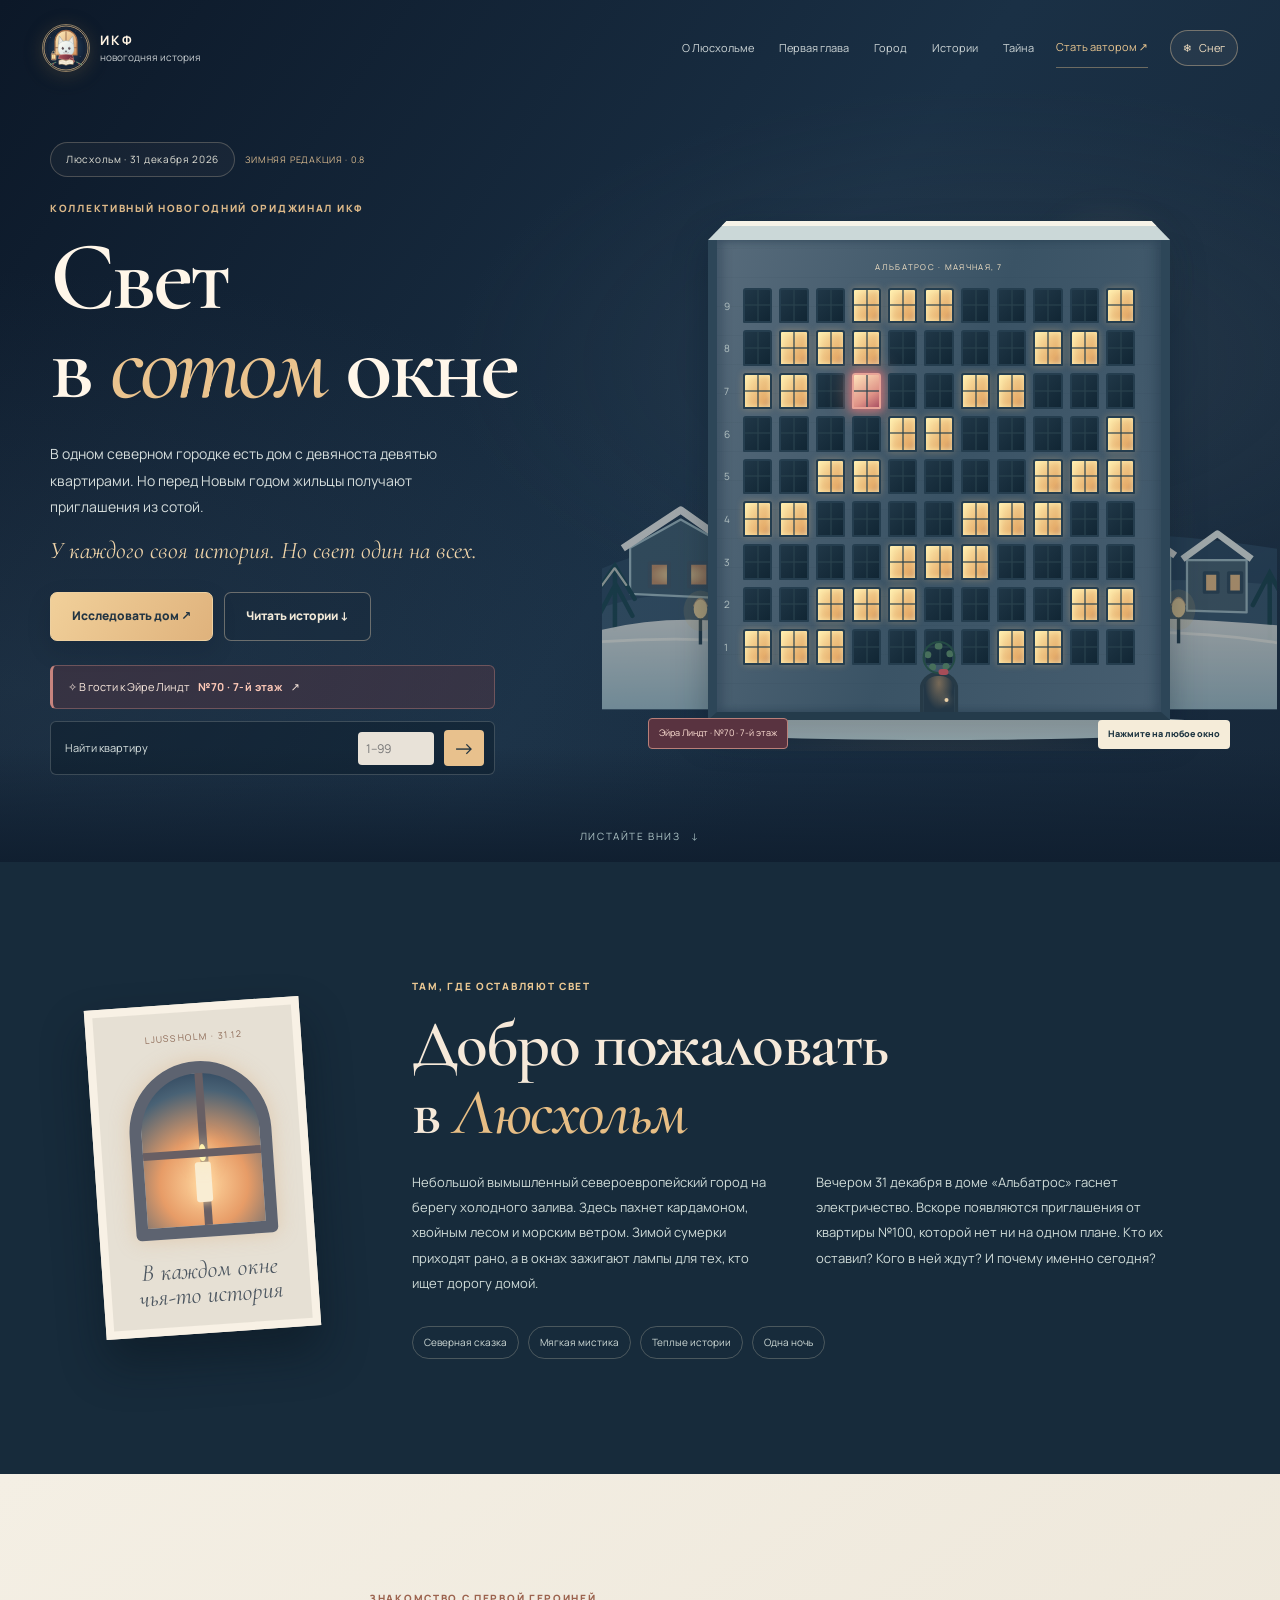
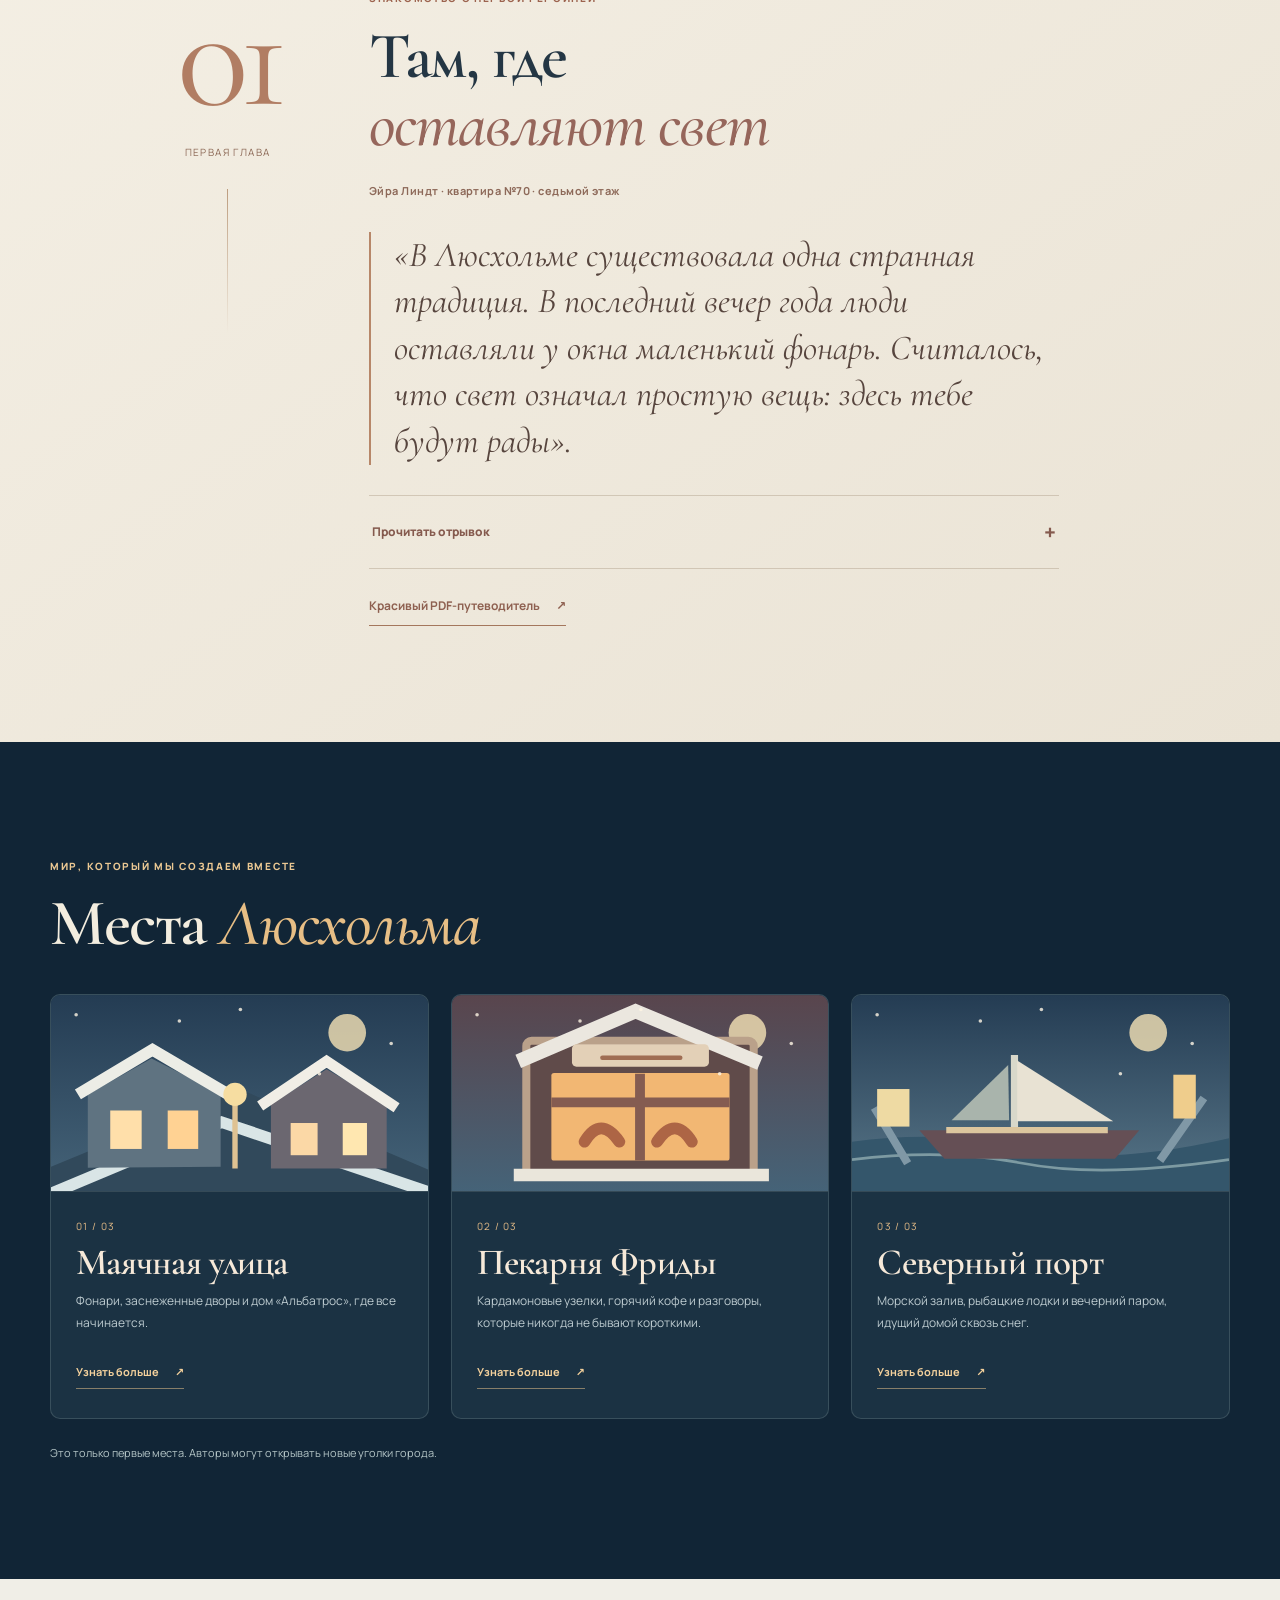
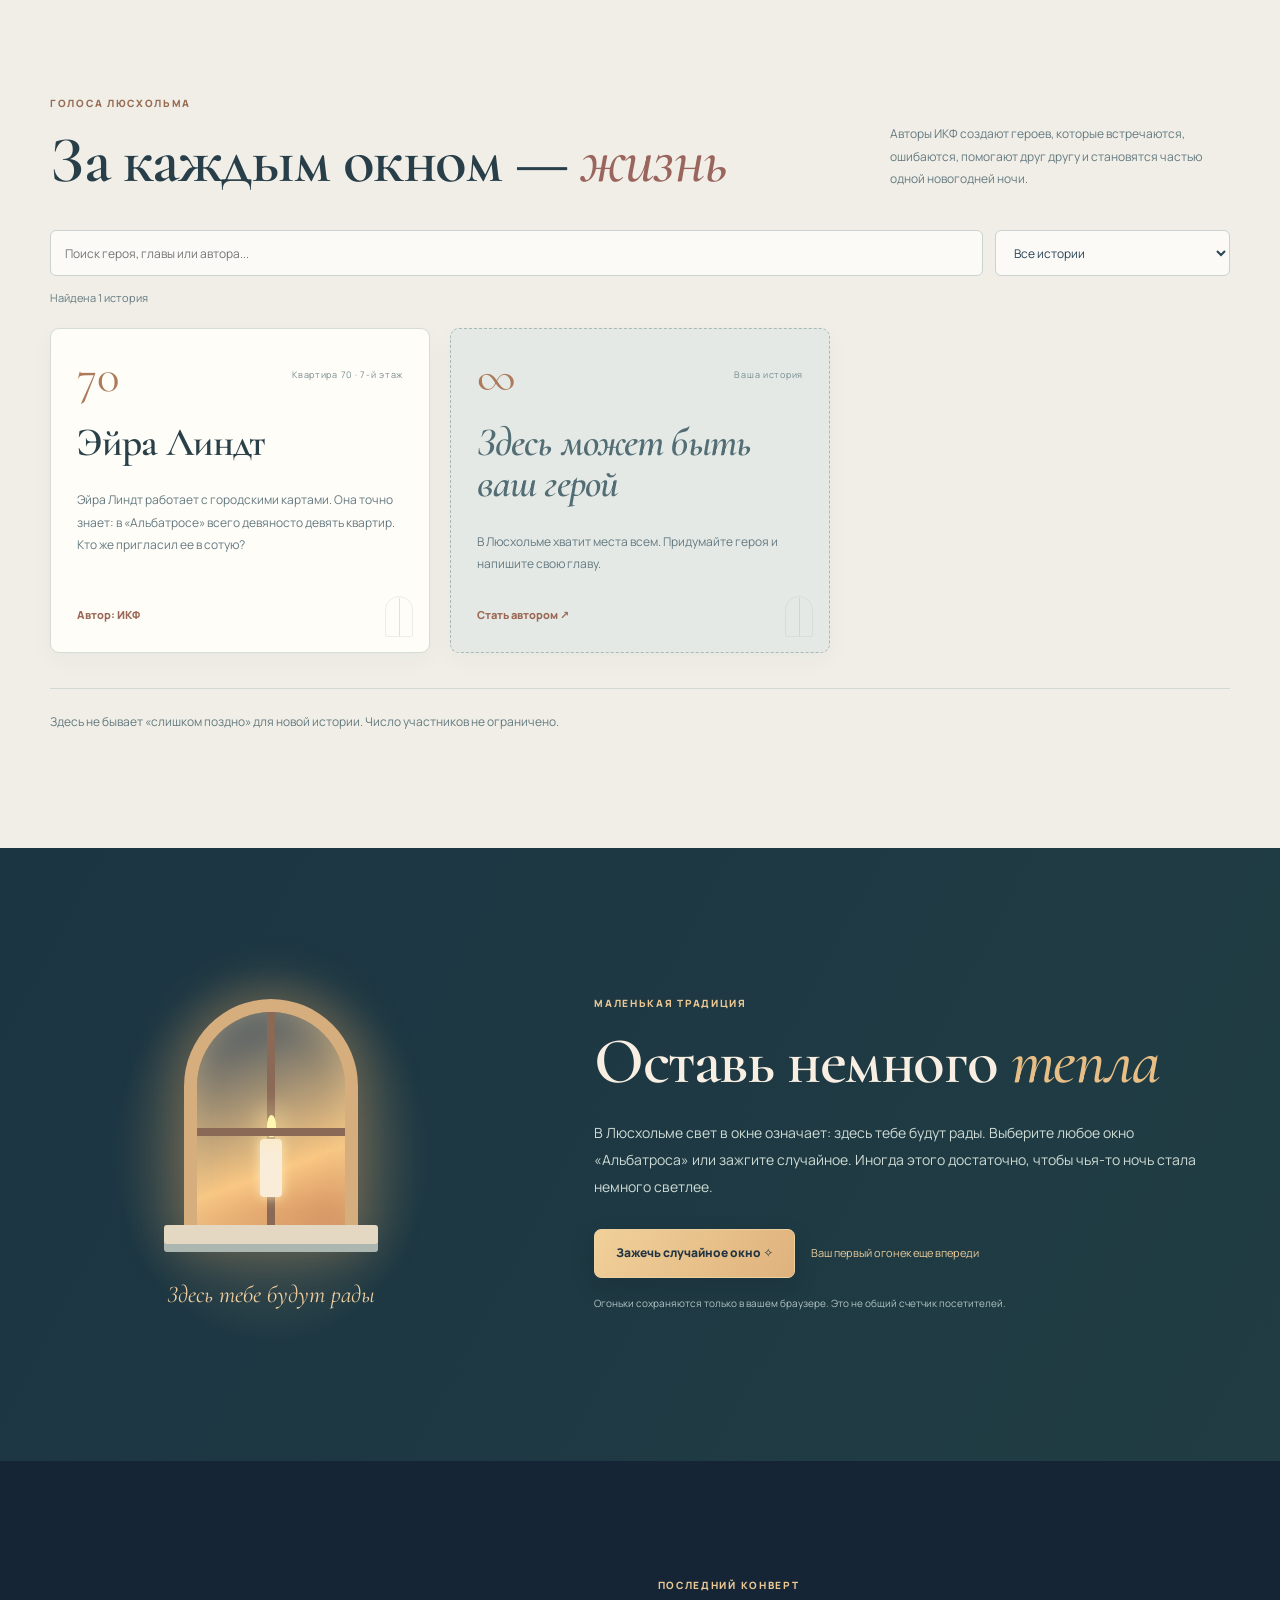
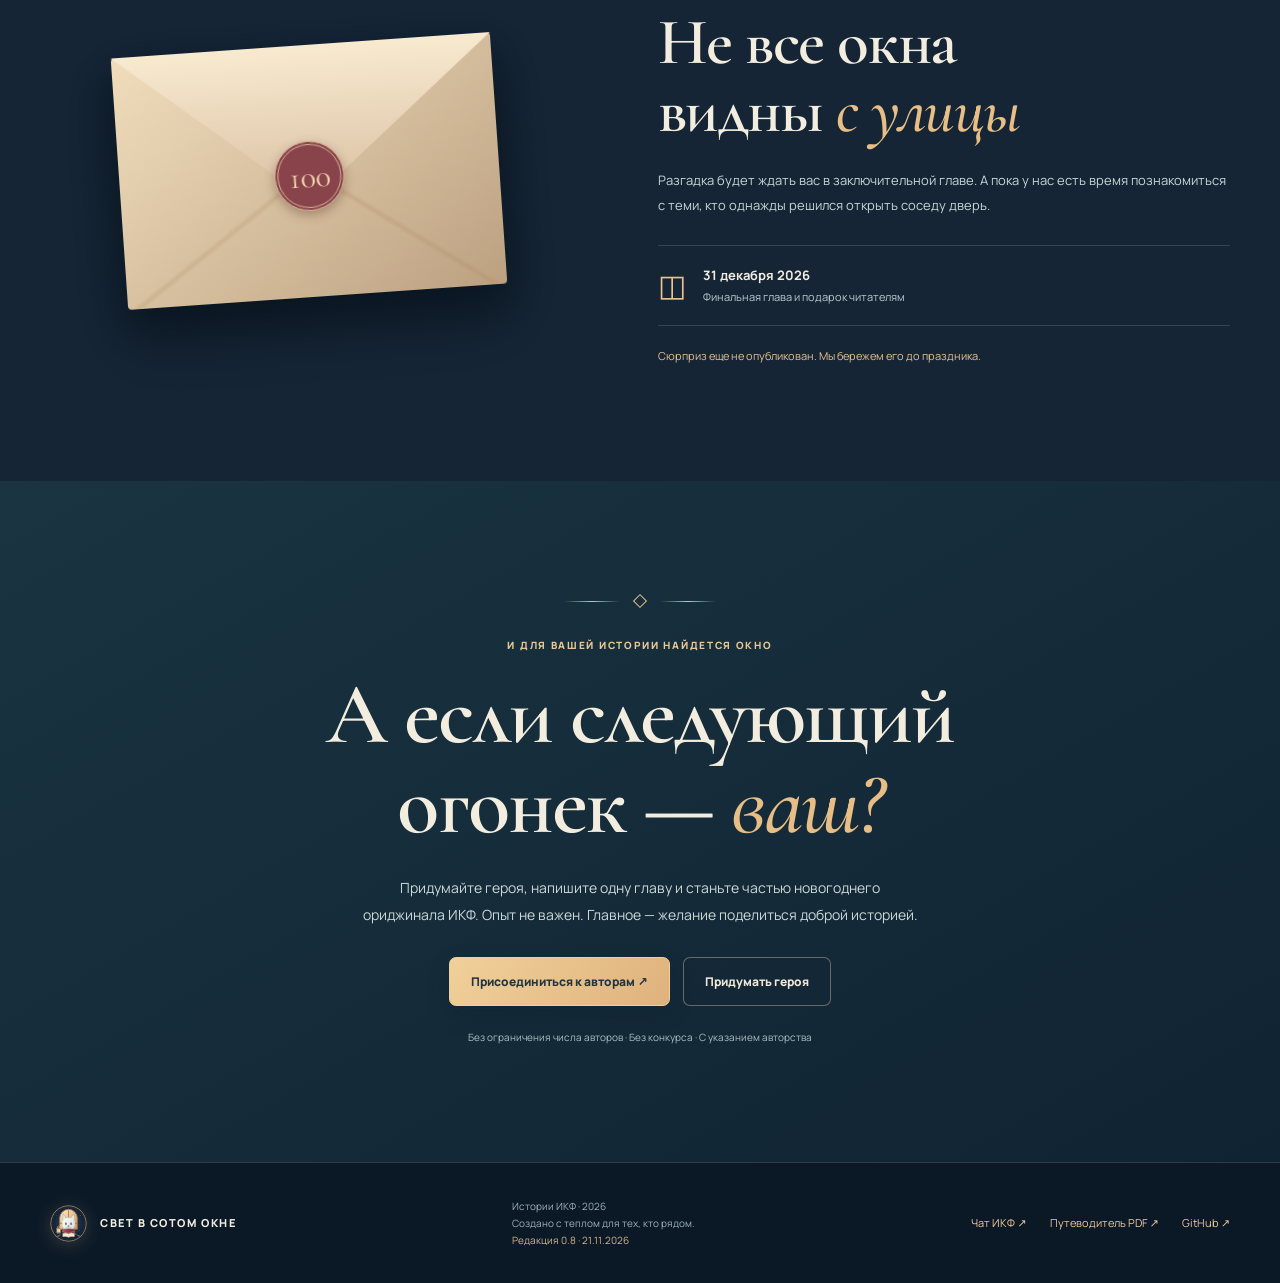
==== commit b750f45f: "feat: interactive Lussholm locations and client-side author desk" ====
--- a/index.html
+++ b/index.html
@@ -1,13 +1,13 @@
 <!doctype html>
 <html lang="ru">
 <head>
-<meta charset="utf-8"><meta name="viewport" content="width=device-width,initial-scale=1"><meta name="theme-color" content="#101c2c"><meta name="application-version" content="0.7.0">
+<meta charset="utf-8"><meta name="viewport" content="width=device-width,initial-scale=1"><meta name="theme-color" content="#101c2c"><meta name="application-version" content="0.8.0">
 <meta name="description" content="Свет в сотом окне — коллективный новогодний ориджинал ИКФ. Добро пожаловать в Люсхольм.">
 <meta property="og:title" content="Свет в сотом окне · ИКФ"><meta property="og:description" content="У каждого своя история. Но свет один на всех.">
 <title>Свет в сотом окне · ИКФ</title>
 <link rel="preconnect" href="https://fonts.googleapis.com"><link rel="preconnect" href="https://fonts.gstatic.com" crossorigin>
 <link href="https://fonts.googleapis.com/css2?family=Cormorant+Garamond:wght@400;500;600;700&family=Manrope:wght@400;500;600;700;800&display=swap" rel="stylesheet">
-<link rel="icon" href="assets/favicon.svg" type="image/svg+xml"><link rel="stylesheet" href="assets/styles.css?v=20261121-05"><link rel="stylesheet" href="assets/winter.css?v=20261121-07"><script src="assets/app.js?v=20261121-07" defer></script>
+<link rel="icon" href="assets/favicon.svg" type="image/svg+xml"><link rel="stylesheet" href="assets/styles.css?v=20261121-05"><link rel="stylesheet" href="assets/winter.css?v=20261121-07"><link rel="stylesheet" href="assets/explore.css?v=20261121-08"><script src="assets/app.js?v=20261121-08" defer></script>
 </head>
 <body>
 <a class="skip-link" href="#main">Перейти к содержимому</a>
@@ -21,7 +21,7 @@
 <section class="hero" id="top">
 <div class="container hero-layout">
 <div class="hero-copy">
-<div class="eyebrow">Люсхольм · 31 декабря 2026</div><div class="edition-pill" aria-label="Новая версия сайта">ЗИМНЯЯ РЕДАКЦИЯ · 0.7</div>
+<div class="eyebrow">Люсхольм · 31 декабря 2026</div><div class="edition-pill" aria-label="Новая версия сайта">ЗИМНЯЯ РЕДАКЦИЯ · 0.8</div>
 <p class="kicker">Коллективный новогодний ориджинал ИКФ</p>
 <h1>Свет<br>в <em>сотом</em> окне</h1>
 <p class="lead">В одном северном городке есть дом с девяноста девятью квартирами. Но перед Новым годом жильцы получают приглашения из сотой.</p>
@@ -65,13 +65,13 @@
 <p class="chapter-finish">Продолжение — в первой главе коллективного ориджинала ИКФ.</p></div></details><a class="booklet-link" href="print.html">Красивый PDF-путеводитель <span aria-hidden="true">↗</span></a>
 </div></div></section>
 <section class="section places-section" id="places"><div class="container"><p class="kicker">Мир, который мы создаем вместе</p><h2>Места <em>Люсхольма</em></h2><div class="places-grid">
-<article class="place-card"><img class="place-cover" src="assets/place-street.svg" alt="Снежная улица с освещенными домиками" width="420" height="220" loading="lazy"><div class="place-body"><span class="place-index">01 / 03</span><h3>Маячная улица</h3><p>Фонари, заснеженные дворы и дом «Альбатрос», где все начинается.</p></div></article>
-<article class="place-card"><img class="place-cover" src="assets/place-bakery.svg" alt="Теплая пекарня с освещенной витриной" width="420" height="220" loading="lazy"><div class="place-body"><span class="place-index">02 / 03</span><h3>Пекарня Фриды</h3><p>Кардамоновые узелки, горячий кофе и разговоры, которые никогда не бывают короткими.</p></div></article>
-<article class="place-card"><img class="place-cover" src="assets/place-harbor.svg" alt="Зимний порт с парусником" width="420" height="220" loading="lazy"><div class="place-body"><span class="place-index">03 / 03</span><h3>Северный порт</h3><p>Морской залив, рыбацкие лодки и вечерний паром, идущий домой сквозь снег.</p></div></article>
-</div><p class="places-note">Это только первые места. Авторы могут открывать новые уголки города.</p></div></section>
+<article class="place-card"><img class="place-cover" src="assets/place-street.svg" alt="Снежная улица с освещенными домиками" width="420" height="220" loading="lazy"><div class="place-body"><span class="place-index">01 / 03</span><h3>Маячная улица</h3><p>Фонари, заснеженные дворы и дом «Альбатрос», где все начинается.</p><button type="button" class="place-open" data-place="mayachnaya" aria-controls="place-detail" aria-expanded="false">Узнать больше <span aria-hidden="true">↗</span></button></div></article>
+<article class="place-card"><img class="place-cover" src="assets/place-bakery.svg" alt="Теплая пекарня с освещенной витриной" width="420" height="220" loading="lazy"><div class="place-body"><span class="place-index">02 / 03</span><h3>Пекарня Фриды</h3><p>Кардамоновые узелки, горячий кофе и разговоры, которые никогда не бывают короткими.</p><button type="button" class="place-open" data-place="fridas-bakery" aria-controls="place-detail" aria-expanded="false">Узнать больше <span aria-hidden="true">↗</span></button></div></article>
+<article class="place-card"><img class="place-cover" src="assets/place-harbor.svg" alt="Зимний порт с парусником" width="420" height="220" loading="lazy"><div class="place-body"><span class="place-index">03 / 03</span><h3>Северный порт</h3><p>Морской залив, рыбацкие лодки и вечерний паром, идущий домой сквозь снег.</p><button type="button" class="place-open" data-place="harbor" aria-controls="place-detail" aria-expanded="false">Узнать больше <span aria-hidden="true">↗</span></button></div></article>
+</div><div class="place-detail" id="place-detail" aria-live="polite" hidden></div><p class="places-note">Это только первые места. Авторы могут открывать новые уголки города.</p></div></section>
 <section class="section stories-section" id="stories"><div class="container">
 <div class="section-head"><div><p class="kicker">Голоса Люсхольма</p><h2>За каждым окном — <em>жизнь</em></h2></div><p>Авторы ИКФ создают героев, которые встречаются, ошибаются, помогают друг другу и становятся частью одной новогодней ночи.</p></div>
-<div class="story-controls"><label class="sr-only" for="story-search">Поиск по герою, главе или автору</label><input id="story-search" type="search" placeholder="Поиск героя, главы или автора..." autocomplete="off"><label class="sr-only" for="story-filter">Местоположение</label><select id="story-filter"><option value="all">Все истории</option><option value="house">Дом «Альбатрос»</option><option value="city">Другие места города</option></select></div><p class="story-count" id="story-count" aria-live="polite"></p><div class="story-grid" id="story-grid"></div>
+<div class="story-controls"><label class="sr-only" for="story-search">Поиск по герою, главе или автору</label><input id="story-search" type="search" placeholder="Поиск героя, главы или автора..." autocomplete="off"><label class="sr-only" for="story-filter">Местоположение</label><select id="story-filter"><option value="all">Все истории</option><option value="house">Дом «Альбатрос»</option><option value="city">Другие места города</option><option value="mayachnaya">Маячная улица</option><option value="fridas-bakery">Пекарня Фриды</option><option value="harbor">Северный порт</option></select></div><p class="story-count" id="story-count" aria-live="polite"></p><div class="story-grid" id="story-grid"></div>
 <p class="story-note">Здесь не бывает «слишком поздно» для новой истории. Число участников не ограничено.</p>
 </div></section>
 <section class="section light-section"><div class="container light-layout"><div class="kindness-illustration" aria-hidden="true">
@@ -90,9 +90,30 @@
 <section class="section join-section" id="join"><div class="container"><div class="join-divider" aria-hidden="true"><span></span><i></i><span></span></div>
 <p class="kicker">И для вашей истории найдется окно</p><h2>А если следующий<br>огонек — <em>ваш?</em></h2>
 <p>Придумайте героя, напишите одну главу и станьте частью новогоднего ориджинала ИКФ. Опыт не важен. Главное — желание поделиться доброй историей.</p>
-<a class="btn primary" href="https://t.me/chat_IKF" target="_blank" rel="noopener noreferrer">Присоединиться к авторам ↗</a>
+<div class="join-actions"><a class="btn primary" href="https://t.me/chat_IKF" target="_blank" rel="noopener noreferrer">Присоединиться к авторам ↗</a><button class="btn outline" type="button" id="make-character">Придумать героя</button></div>
 <small>Без ограничения числа авторов · Без конкурса · С указанием авторства</small></div></section>
 </main>
-<footer><div class="container footer"><a href="#top" class="footer-brand"><img class="footer-mark" src="assets/ikf-mark.svg" alt="" width="34" height="34">СВЕТ В СОТОМ ОКНЕ</a><p>Истории ИКФ · 2026<br>Создано с теплом для тех, кто рядом.<br><span class="build-stamp">Редакция 0.7 · 21.11.2026</span></p><div><a href="https://t.me/chat_IKF" target="_blank" rel="noopener noreferrer">Чат ИКФ ↗</a><a href="print.html">Путеводитель PDF ↗</a><a href="https://github.com/DizzyZ7/IKF-Hundredth-Window" target="_blank" rel="noopener noreferrer">GitHub ↗</a></div></div></footer>
+<footer><div class="container footer"><a href="#top" class="footer-brand"><img class="footer-mark" src="assets/ikf-mark.svg" alt="" width="34" height="34">СВЕТ В СОТОМ ОКНЕ</a><p>Истории ИКФ · 2026<br>Создано с теплом для тех, кто рядом.<br><span class="build-stamp">Редакция 0.8 · 21.11.2026</span></p><div><a href="https://t.me/chat_IKF" target="_blank" rel="noopener noreferrer">Чат ИКФ ↗</a><a href="print.html">Путеводитель PDF ↗</a><a href="https://github.com/DizzyZ7/IKF-Hundredth-Window" target="_blank" rel="noopener noreferrer">GitHub ↗</a></div></div></footer>
 <dialog id="window-dialog" class="window-dialog" aria-labelledby="dialog-title"><button type="button" id="dialog-close" class="dialog-close" aria-label="Закрыть">×</button><div class="dialog-number" id="dialog-number"></div><h2 id="dialog-title"></h2><p id="dialog-copy"></p><p class="dialog-meta" id="dialog-meta"></p><div id="dialog-stories" class="dialog-stories"></div><div class="dialog-actions"><button type="button" id="dialog-light" class="btn primary">Зажечь огонек ✧</button><span class="light-already-lit" id="dialog-light-status" role="status" hidden>✦ Свет уже горит</span><a id="dialog-story-link" class="btn outline" href="#stories">К историям ↓</a><button id="dialog-share" class="btn outline" type="button">Поделиться окном ↗</button></div><p id="share-notice" class="share-notice" aria-live="polite"></p></dialog>
+
+<dialog class="character-dialog" id="character-dialog" aria-labelledby="character-title">
+<button type="button" class="dialog-close" id="character-close" aria-label="Закрыть">×</button>
+<p class="character-kicker">Литературное бюро Люсхольма</p>
+<h2 id="character-title">Придумай <em>своего героя</em></h2>
+<p class="character-intro">Заполни анкету, скопируй ее и отправь в чат ИКФ. Никаких автоматических отправок или регистраций.</p>
+<form id="character-form">
+<div class="character-fields">
+<label>Имя персонажа <small>Обязательно</small><input id="character-name" required minlength="2" maxlength="80" autocomplete="off" placeholder="Например, Нора"></label>
+<label>Место действия <select id="character-place"><option value="mayachnaya">Маячная улица / «Альбатрос»</option><option value="fridas-bakery">Пекарня Фриды</option><option value="harbor">Северный порт</option><option value="other">Другой уголок города</option></select></label>
+<label>Ник на Фикбуке <small>Необязательно</small><input id="character-author" maxlength="80" autocomplete="off" placeholder="Как указать авторство"></label>
+<label class="wide">Идея главы <small>Обязательно</small><textarea id="character-idea" rows="3" required minlength="10" maxlength="900" placeholder="Что произойдет с героем 31 декабря?"></textarea></label>
+<label class="wide">Добрый поступок героя <small>Необязательно</small><textarea id="character-warmth" rows="2" maxlength="400" placeholder="Чем он поделится с другими?"></textarea></label>
+</div><button type="submit" class="btn primary">Подготовить заявку</button>
+</form>
+<div id="character-result" class="character-result" hidden>
+<label for="character-output">Готовая заявка для чата</label><textarea id="character-output" readonly rows="7"></textarea>
+<div class="character-actions"><button type="button" class="btn primary" id="character-copy">Скопировать текст</button><a class="btn outline" href="https://t.me/chat_IKF" target="_blank" rel="noopener noreferrer">Перейти в чат ИКФ ↗</a></div>
+<p id="character-feedback" aria-live="polite" role="status"></p>
+</div>
+</dialog>
 </body></html>
--- a/assets/explore.css
+++ b/assets/explore.css
@@ -0,0 +1,35 @@
+
+/* v0.8 · restrained, accessible city discovery and character desk */
+.place-open{border:0;border-bottom:1px solid #e7c48b88;background:transparent;color:#f4d19c;cursor:pointer;margin-top:14px;padding:8px 0;align-self:flex-start;display:inline-flex;gap:16px;align-items:center;font:700 11px/1.5 Manrope,system-ui,sans-serif}
+.place-open:hover,.place-open[aria-expanded="true"]{color:#ffeacc;border-color:#f6dcab}
+.place-card.is-selected{border-color:#e8c08e;box-shadow:0 0 0 1px #e8c08e55}
+.place-detail[hidden],.character-result[hidden]{display:none!important}
+.place-detail{scroll-margin-top:22px;margin-top:22px;padding:clamp(24px,4vw,42px);display:grid;grid-template-columns:1fr 1fr;gap:40px;background:linear-gradient(125deg,#283e4c,#192e3e);border:1px solid #d7b48666;border-radius:10px}
+.place-kicker{display:block;font-size:10px;text-transform:uppercase;letter-spacing:.12em;font-weight:800;color:#e4bd88;margin-bottom:12px}
+.place-detail h3{font-size:clamp(37px,4vw,54px);margin:0 0 15px;color:#f2e8d8}
+.place-detail p{font-size:12px;color:#d1dddd;line-height:1.95;margin:0}
+.place-ideas{margin:0 0 16px;padding-left:20px}
+.place-ideas li{font-size:12px;color:#d7e0e1;line-height:1.7;margin:0 0 10px}
+.place-count{color:#e6c18d!important;font-size:11px!important;margin:15px 0!important}
+.place-actions{display:flex;gap:10px;flex-wrap:wrap}
+.place-actions .btn{min-height:43px;font-size:11px}
+.join-actions{display:flex;justify-content:center;gap:13px;flex-wrap:wrap}
+.character-dialog{background:linear-gradient(140deg,#223a4c,#172b3a);color:#f5ebda;position:fixed;margin:auto;width:min(700px,calc(100% - 26px));max-height:90dvh;overflow-y:auto;padding:clamp(23px,4vw,43px);border:1px solid #d5b48788;border-radius:11px;box-shadow:0 30px 100px #000b}
+.character-dialog::backdrop{background:#061626dd;backdrop-filter:blur(5px)}
+.character-dialog .dialog-close{right:12px;top:8px}
+.character-kicker{color:#e9c391;letter-spacing:.15em;font-size:10px;font-weight:800;text-transform:uppercase;margin:0 0 11px}
+.character-dialog h2{font-size:clamp(43px,5vw,61px);margin:0 35px 15px 0}
+.character-intro{color:#cbd7d4;font-size:12px;line-height:1.85;margin:0 0 25px;max-width:550px}
+.character-fields{display:grid;grid-template-columns:1fr 1fr;gap:14px;margin-bottom:22px}
+.character-fields label,.character-result label{display:flex;flex-direction:column;gap:7px;color:#f1e9da;font:700 12px Manrope,system-ui,sans-serif}
+.character-fields label small{font-size:10px;font-weight:400;color:#bccbd0}
+.character-fields .wide{grid-column:1/-1}
+.character-fields :is(input,select,textarea),#character-output{display:block;width:100%;min-width:0;background:#fcf8f0;color:#213a49;border:1px solid #a4b3b6;border-radius:6px;padding:11px 13px;font:13px/1.6 Manrope,system-ui,sans-serif}
+.character-fields textarea,#character-output{resize:vertical}
+.character-result{margin-top:26px;padding-top:20px;border-top:1px solid #c8af8e55}
+.character-result label{margin-bottom:10px}
+#character-output{margin-bottom:14px;min-height:140px}
+.character-actions{display:flex;gap:11px;flex-wrap:wrap}
+.character-feedback{color:#eacb9f;font-size:11px;min-height:1em}
+@media(max-width:770px){.place-detail{grid-template-columns:1fr;gap:26px}}
+@media(max-width:530px){.place-detail{padding:23px 20px}.place-actions,.join-actions,.character-actions{flex-direction:column}.place-actions .btn,.join-actions .btn,.character-actions .btn{width:100%}.character-dialog{padding:27px 20px}.character-fields{grid-template-columns:1fr}.character-fields .wide{grid-column:auto}.character-dialog h2{font-size:43px}}
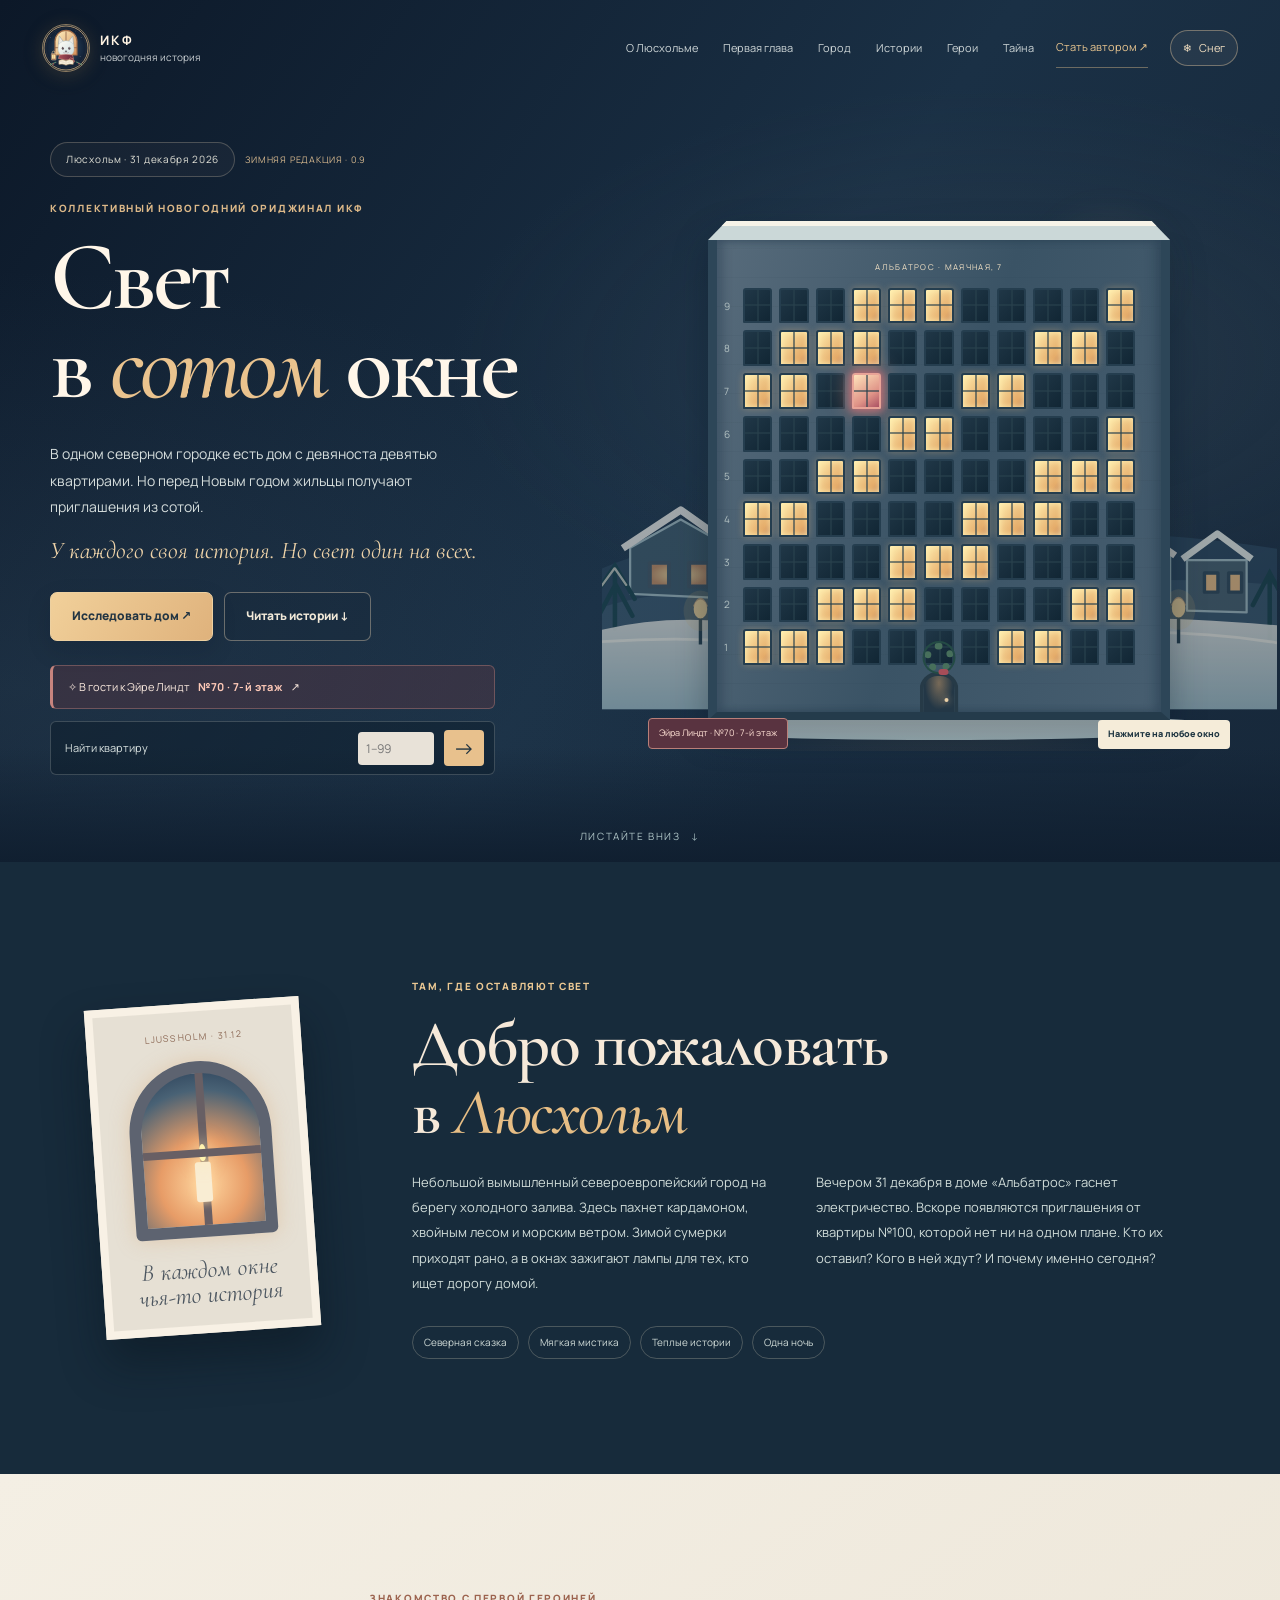
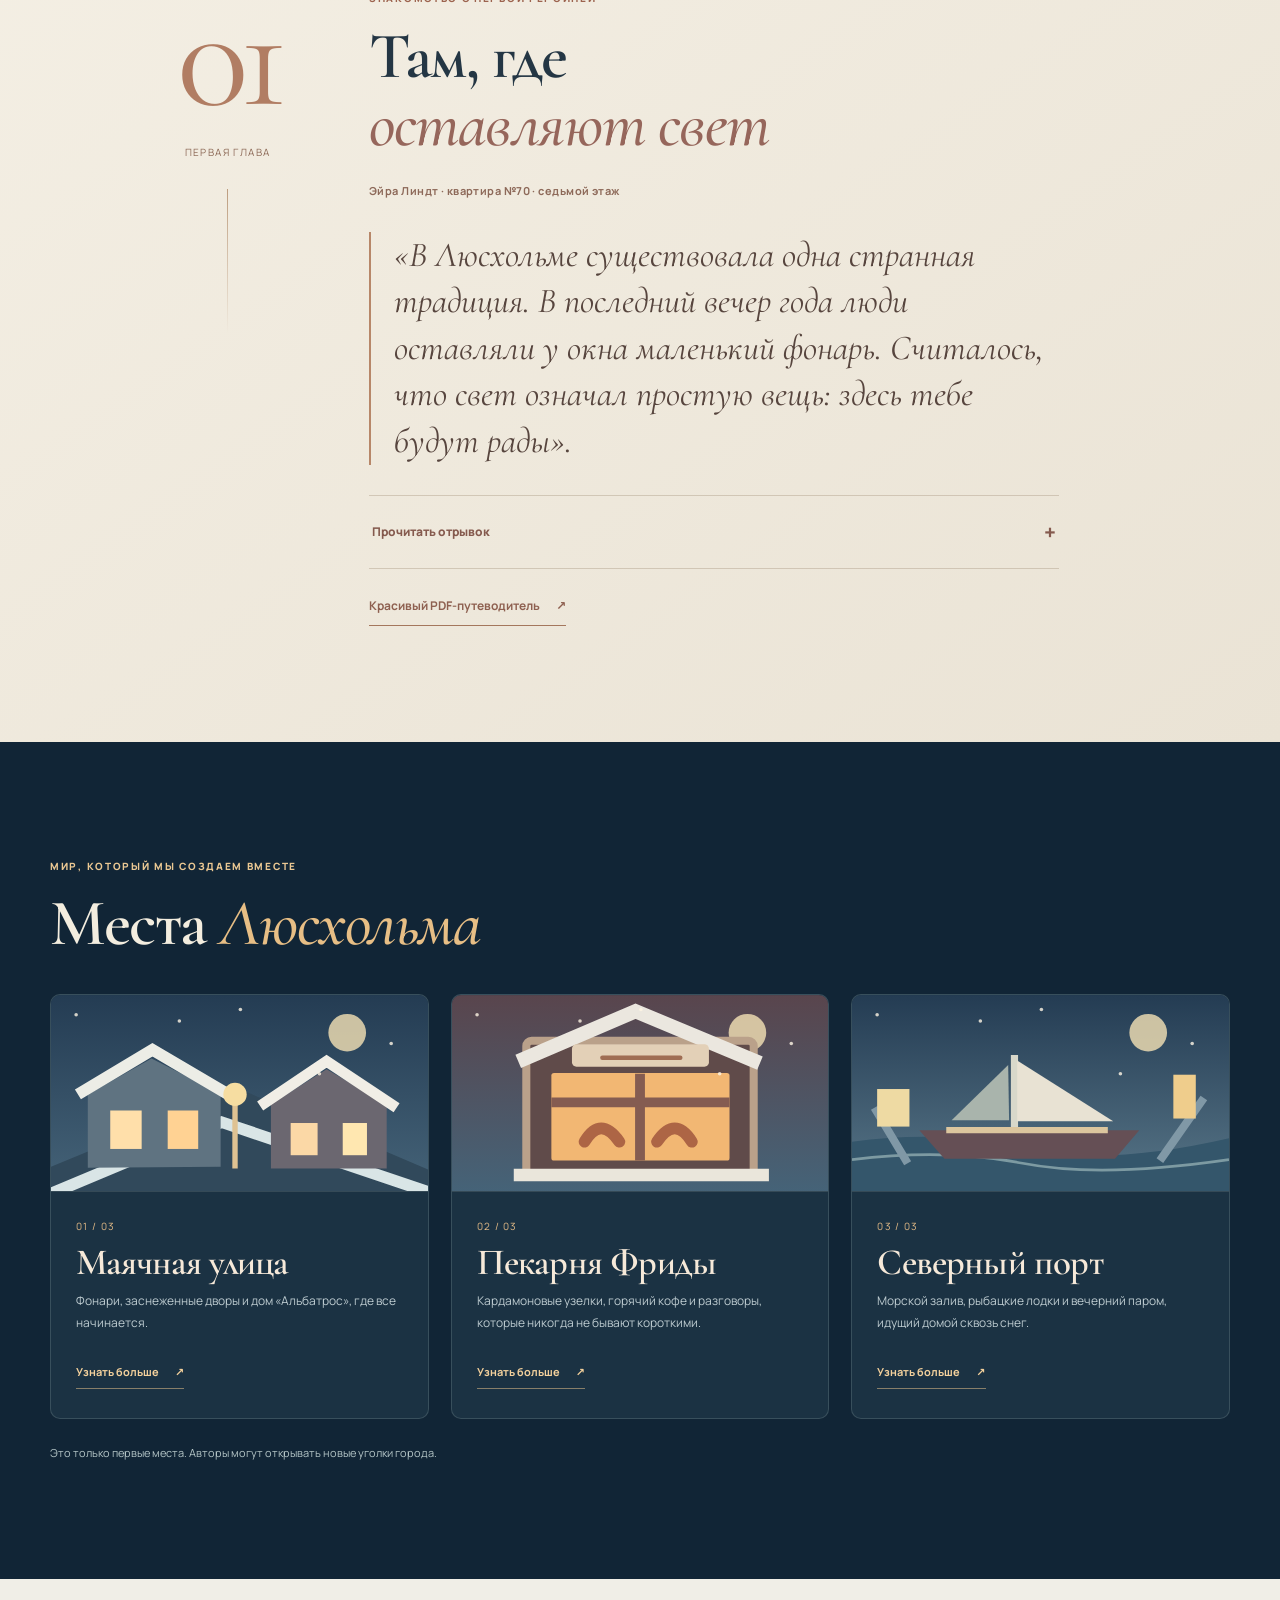
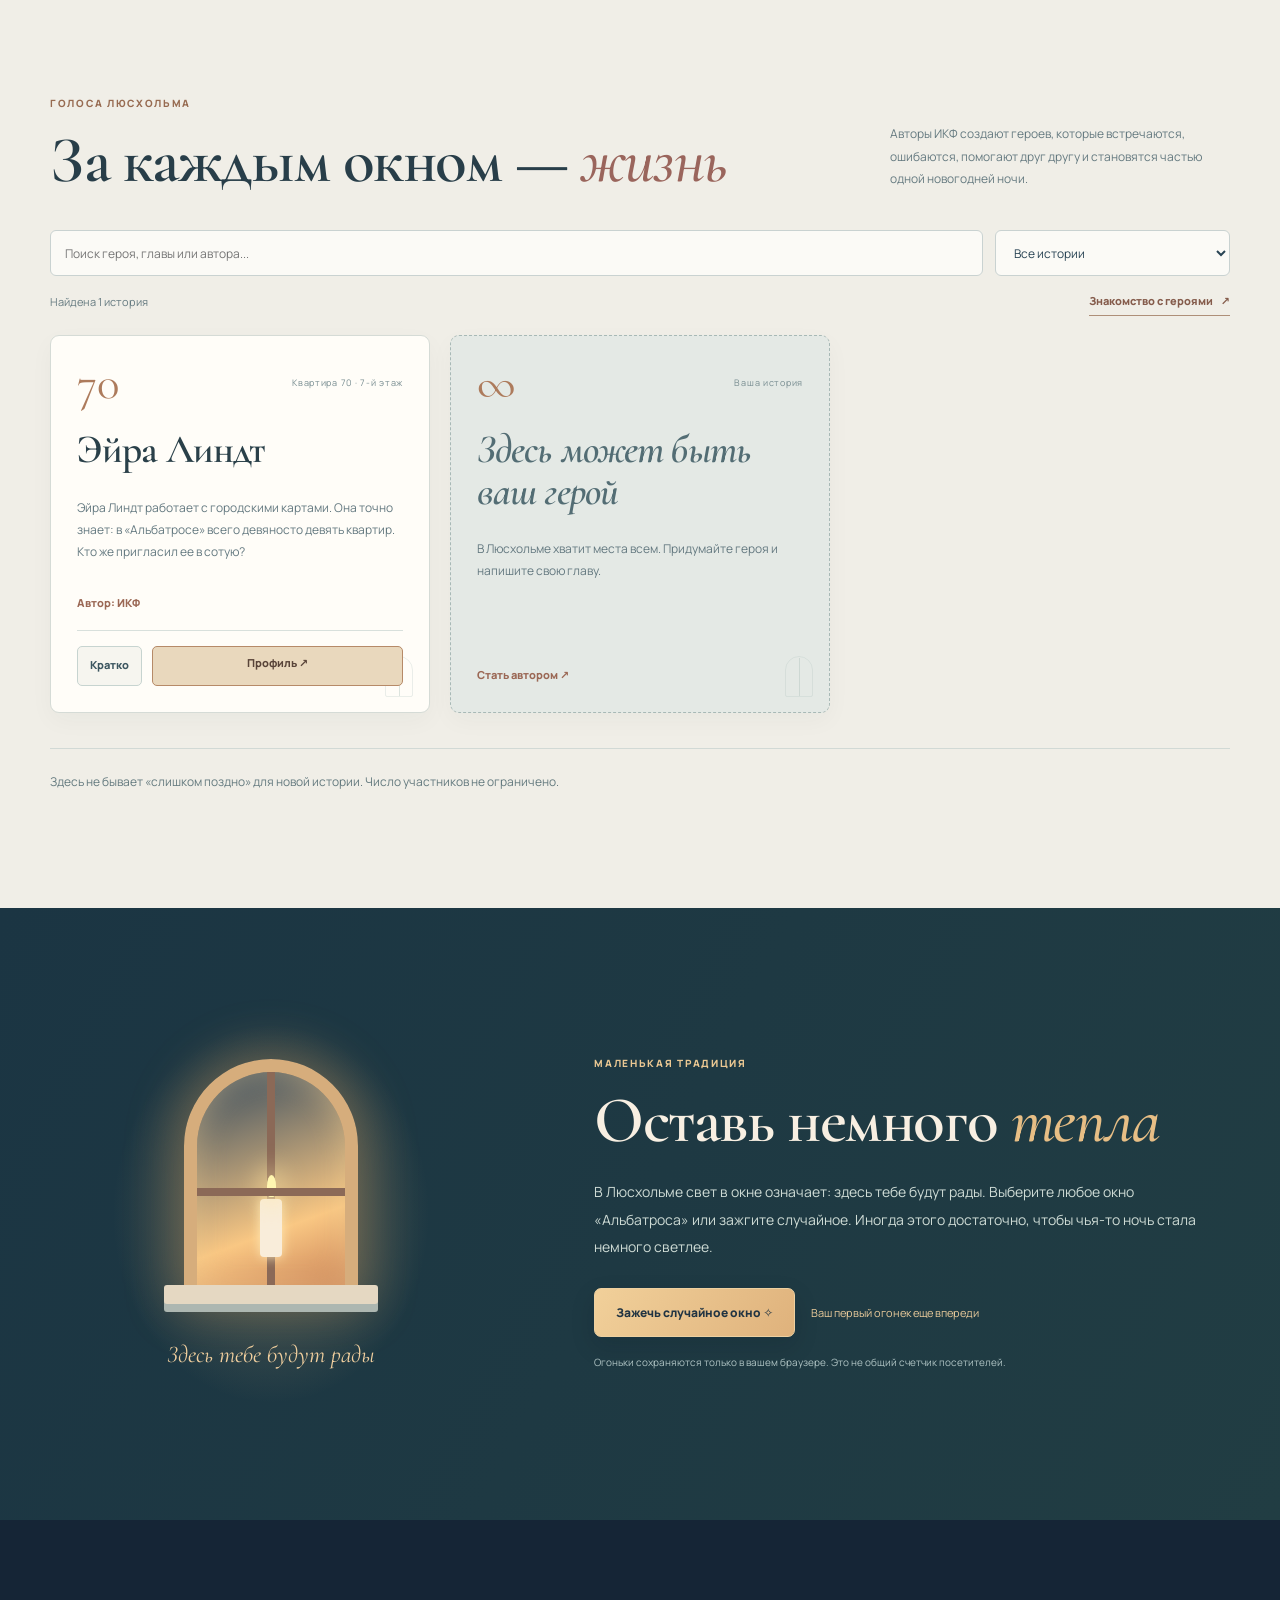
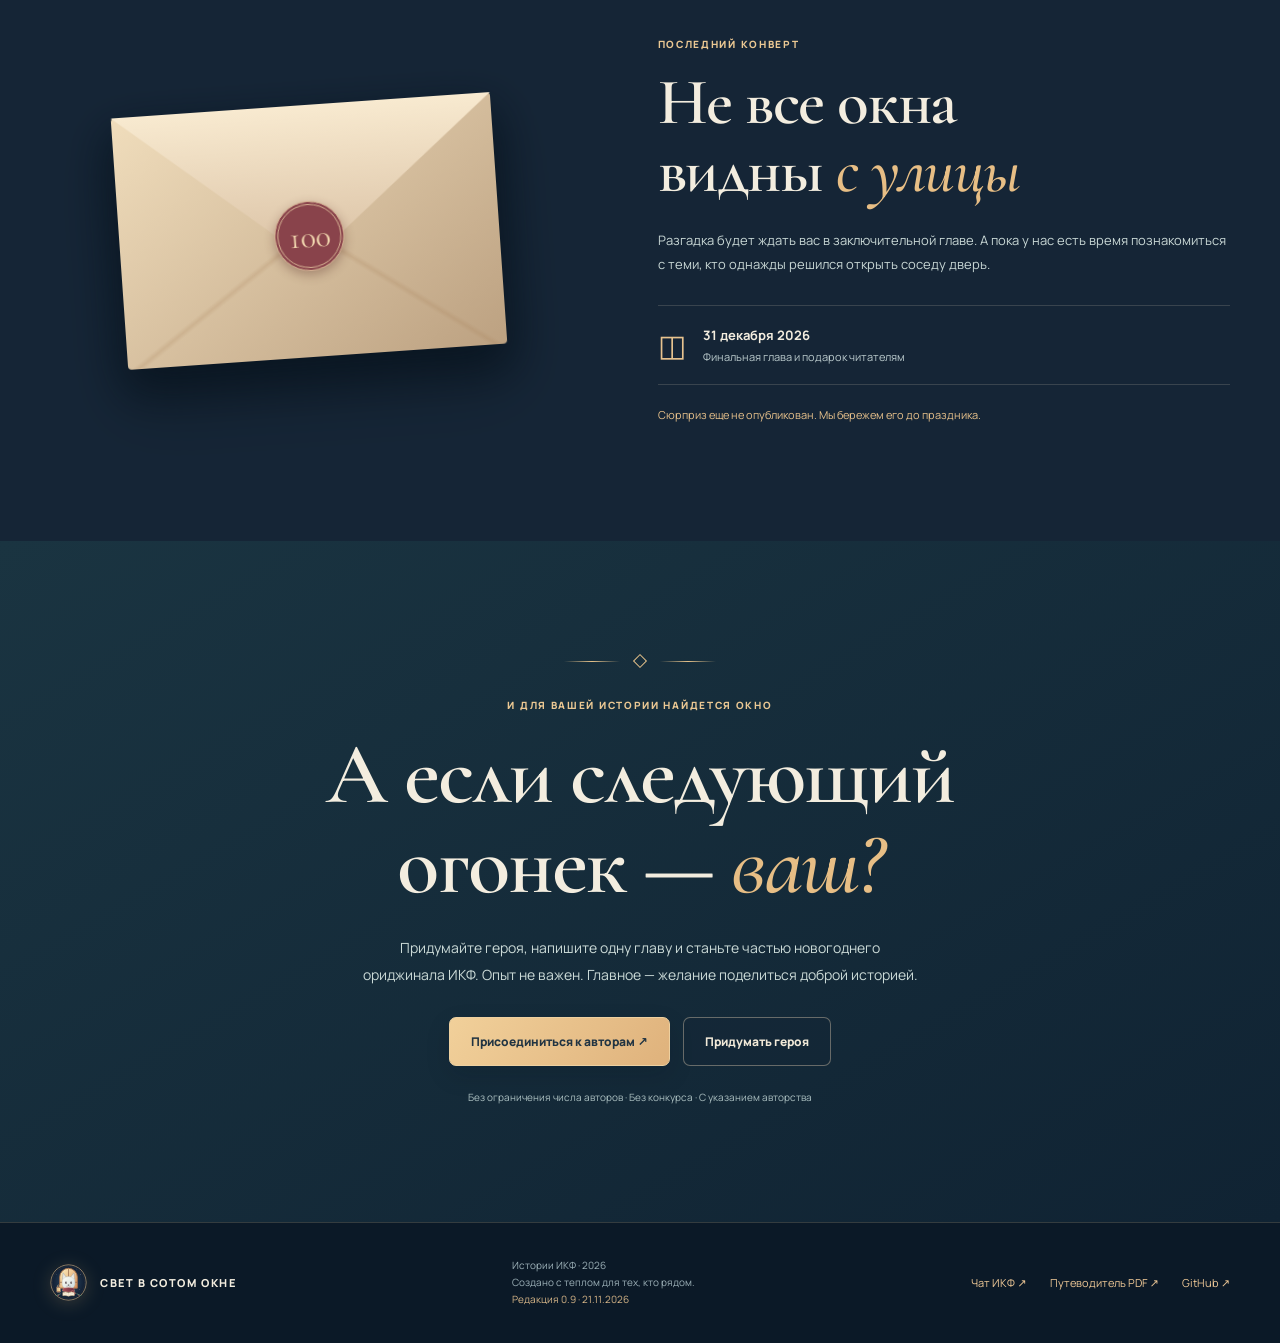
==== commit 229f2627: "feat: character dossiers, accessible story actions and shareable profiles" ====
--- a/index.html
+++ b/index.html
@@ -1,27 +1,27 @@
 <!doctype html>
 <html lang="ru">
 <head>
-<meta charset="utf-8"><meta name="viewport" content="width=device-width,initial-scale=1"><meta name="theme-color" content="#101c2c"><meta name="application-version" content="0.8.0">
+<meta charset="utf-8"><meta name="viewport" content="width=device-width,initial-scale=1"><meta name="theme-color" content="#101c2c"><meta name="application-version" content="0.9.0">
 <meta name="description" content="Свет в сотом окне — коллективный новогодний ориджинал ИКФ. Добро пожаловать в Люсхольм.">
 <meta property="og:title" content="Свет в сотом окне · ИКФ"><meta property="og:description" content="У каждого своя история. Но свет один на всех.">
 <title>Свет в сотом окне · ИКФ</title>
 <link rel="preconnect" href="https://fonts.googleapis.com"><link rel="preconnect" href="https://fonts.gstatic.com" crossorigin>
 <link href="https://fonts.googleapis.com/css2?family=Cormorant+Garamond:wght@400;500;600;700&family=Manrope:wght@400;500;600;700;800&display=swap" rel="stylesheet">
-<link rel="icon" href="assets/favicon.svg" type="image/svg+xml"><link rel="stylesheet" href="assets/styles.css?v=20261121-05"><link rel="stylesheet" href="assets/winter.css?v=20261121-07"><link rel="stylesheet" href="assets/explore.css?v=20261121-08"><script src="assets/app.js?v=20261121-08" defer></script>
+<link rel="icon" href="assets/favicon.svg" type="image/svg+xml"><link rel="stylesheet" href="assets/styles.css?v=20261121-05"><link rel="stylesheet" href="assets/winter.css?v=20261121-07"><link rel="stylesheet" href="assets/explore.css?v=20261121-09"><script src="assets/app.js?v=20261121-09" defer></script>
 </head>
 <body>
 <a class="skip-link" href="#main">Перейти к содержимому</a>
 <div class="snowfall" id="snowfall" aria-hidden="true"></div>
 <header class="site-header">
 <a class="brand" href="#top"><img class="brand-emblem" src="assets/ikf-mark.svg" alt="" width="45" height="45"><span><strong>ИКФ</strong><small>новогодняя история</small></span></a>
-<nav class="nav" aria-label="Навигация"><a href="#world">О Люсхольме</a><a href="#chapter">Первая глава</a><a href="#places">Город</a><a href="#stories">Истории</a><a href="#mystery">Тайна</a></nav>
+<nav class="nav" aria-label="Навигация"><a href="#world">О Люсхольме</a><a href="#chapter">Первая глава</a><a href="#places">Город</a><a href="#stories">Истории</a><a href="characters.html">Герои</a><a href="#mystery">Тайна</a></nav>
 <a class="header-link" href="https://t.me/chat_IKF" target="_blank" rel="noopener noreferrer">Стать автором ↗</a><button class="snow-toggle" id="snow-toggle" type="button" aria-pressed="true" title="Включить или выключить снег">❄ <span>Снег</span></button>
 </header>
 <main id="main">
 <section class="hero" id="top">
 <div class="container hero-layout">
 <div class="hero-copy">
-<div class="eyebrow">Люсхольм · 31 декабря 2026</div><div class="edition-pill" aria-label="Новая версия сайта">ЗИМНЯЯ РЕДАКЦИЯ · 0.8</div>
+<div class="eyebrow">Люсхольм · 31 декабря 2026</div><div class="edition-pill" aria-label="Новая версия сайта">ЗИМНЯЯ РЕДАКЦИЯ · 0.9</div>
 <p class="kicker">Коллективный новогодний ориджинал ИКФ</p>
 <h1>Свет<br>в <em>сотом</em> окне</h1>
 <p class="lead">В одном северном городке есть дом с девяноста девятью квартирами. Но перед Новым годом жильцы получают приглашения из сотой.</p>
@@ -71,7 +71,7 @@
 </div><div class="place-detail" id="place-detail" aria-live="polite" hidden></div><p class="places-note">Это только первые места. Авторы могут открывать новые уголки города.</p></div></section>
 <section class="section stories-section" id="stories"><div class="container">
 <div class="section-head"><div><p class="kicker">Голоса Люсхольма</p><h2>За каждым окном — <em>жизнь</em></h2></div><p>Авторы ИКФ создают героев, которые встречаются, ошибаются, помогают друг другу и становятся частью одной новогодней ночи.</p></div>
-<div class="story-controls"><label class="sr-only" for="story-search">Поиск по герою, главе или автору</label><input id="story-search" type="search" placeholder="Поиск героя, главы или автора..." autocomplete="off"><label class="sr-only" for="story-filter">Местоположение</label><select id="story-filter"><option value="all">Все истории</option><option value="house">Дом «Альбатрос»</option><option value="city">Другие места города</option><option value="mayachnaya">Маячная улица</option><option value="fridas-bakery">Пекарня Фриды</option><option value="harbor">Северный порт</option></select></div><p class="story-count" id="story-count" aria-live="polite"></p><div class="story-grid" id="story-grid"></div>
+<div class="story-controls"><label class="sr-only" for="story-search">Поиск по герою, главе или автору</label><input id="story-search" type="search" placeholder="Поиск героя, главы или автора..." autocomplete="off"><label class="sr-only" for="story-filter">Местоположение</label><select id="story-filter"><option value="all">Все истории</option><option value="house">Дом «Альбатрос»</option><option value="city">Другие места города</option><option value="mayachnaya">Маячная улица</option><option value="fridas-bakery">Пекарня Фриды</option><option value="harbor">Северный порт</option></select></div><div class="story-index-head"><p class="story-count" id="story-count" aria-live="polite"></p><a href="characters.html" class="character-directory-link">Знакомство с героями <span aria-hidden="true">↗</span></a></div><div class="story-grid" id="story-grid"></div>
 <p class="story-note">Здесь не бывает «слишком поздно» для новой истории. Число участников не ограничено.</p>
 </div></section>
 <section class="section light-section"><div class="container light-layout"><div class="kindness-illustration" aria-hidden="true">
@@ -93,8 +93,8 @@
 <div class="join-actions"><a class="btn primary" href="https://t.me/chat_IKF" target="_blank" rel="noopener noreferrer">Присоединиться к авторам ↗</a><button class="btn outline" type="button" id="make-character">Придумать героя</button></div>
 <small>Без ограничения числа авторов · Без конкурса · С указанием авторства</small></div></section>
 </main>
-<footer><div class="container footer"><a href="#top" class="footer-brand"><img class="footer-mark" src="assets/ikf-mark.svg" alt="" width="34" height="34">СВЕТ В СОТОМ ОКНЕ</a><p>Истории ИКФ · 2026<br>Создано с теплом для тех, кто рядом.<br><span class="build-stamp">Редакция 0.8 · 21.11.2026</span></p><div><a href="https://t.me/chat_IKF" target="_blank" rel="noopener noreferrer">Чат ИКФ ↗</a><a href="print.html">Путеводитель PDF ↗</a><a href="https://github.com/DizzyZ7/IKF-Hundredth-Window" target="_blank" rel="noopener noreferrer">GitHub ↗</a></div></div></footer>
-<dialog id="window-dialog" class="window-dialog" aria-labelledby="dialog-title"><button type="button" id="dialog-close" class="dialog-close" aria-label="Закрыть">×</button><div class="dialog-number" id="dialog-number"></div><h2 id="dialog-title"></h2><p id="dialog-copy"></p><p class="dialog-meta" id="dialog-meta"></p><div id="dialog-stories" class="dialog-stories"></div><div class="dialog-actions"><button type="button" id="dialog-light" class="btn primary">Зажечь огонек ✧</button><span class="light-already-lit" id="dialog-light-status" role="status" hidden>✦ Свет уже горит</span><a id="dialog-story-link" class="btn outline" href="#stories">К историям ↓</a><button id="dialog-share" class="btn outline" type="button">Поделиться окном ↗</button></div><p id="share-notice" class="share-notice" aria-live="polite"></p></dialog>
+<footer><div class="container footer"><a href="#top" class="footer-brand"><img class="footer-mark" src="assets/ikf-mark.svg" alt="" width="34" height="34">СВЕТ В СОТОМ ОКНЕ</a><p>Истории ИКФ · 2026<br>Создано с теплом для тех, кто рядом.<br><span class="build-stamp">Редакция 0.9 · 21.11.2026</span></p><div><a href="https://t.me/chat_IKF" target="_blank" rel="noopener noreferrer">Чат ИКФ ↗</a><a href="print.html">Путеводитель PDF ↗</a><a href="https://github.com/DizzyZ7/IKF-Hundredth-Window" target="_blank" rel="noopener noreferrer">GitHub ↗</a></div></div></footer>
+<dialog id="window-dialog" class="window-dialog" aria-labelledby="dialog-title"><button type="button" id="dialog-close" class="dialog-close" aria-label="Закрыть">×</button><div class="dialog-number" id="dialog-number"></div><h2 id="dialog-title"></h2><p id="dialog-copy"></p><p class="dialog-meta" id="dialog-meta"></p><div id="dialog-stories" class="dialog-stories"></div><div class="dialog-actions"><button type="button" id="dialog-light" class="btn primary">Зажечь огонек ✧</button><span class="light-already-lit" id="dialog-light-status" role="status" hidden>✦ Свет уже горит</span><a id="dialog-story-link" class="btn outline" href="#stories">К историям ↓</a><a id="dialog-profile-link" class="btn outline" href="characters.html" hidden>Досье героя ↗</a><button id="dialog-share" class="btn outline" type="button">Поделиться окном ↗</button></div><p id="share-notice" class="share-notice" aria-live="polite"></p></dialog>
 
 <dialog class="character-dialog" id="character-dialog" aria-labelledby="character-title">
 <button type="button" class="dialog-close" id="character-close" aria-label="Закрыть">×</button>
--- a/assets/explore.css
+++ b/assets/explore.css
@@ -33,3 +33,21 @@
 .character-feedback{color:#eacb9f;font-size:11px;min-height:1em}
 @media(max-width:770px){.place-detail{grid-template-columns:1fr;gap:26px}}
 @media(max-width:530px){.place-detail{padding:23px 20px}.place-actions,.join-actions,.character-actions{flex-direction:column}.place-actions .btn,.join-actions .btn,.character-actions .btn{width:100%}.character-dialog{padding:27px 20px}.character-fields{grid-template-columns:1fr}.character-fields .wide{grid-column:auto}.character-dialog h2{font-size:43px}}
+
+/* v0.9: explicit, finger-friendly story actions instead of nested interactive cards */
+.story-index-head{display:flex;align-items:center;justify-content:space-between;gap:15px;margin:0 0 19px}
+.story-index-head .story-count{margin:0}
+.character-directory-link{display:inline-flex;align-items:center;gap:8px;color:#855c4c;border-bottom:1px solid #ae8f79;padding:5px 0;font:800 11px/1.5 Manrope,system-ui,sans-serif}
+.character-directory-link:hover{color:#5c3e34}
+.story-card:not(.empty){cursor:default}
+.story-card-actions{display:flex;align-items:center;justify-content:space-between;gap:10px;margin-top:16px;padding-top:15px;border-top:1px solid #d8e0dc;position:relative;z-index:2}
+.story-card-actions :is(a,button){appearance:none;border:1px solid #c7d4d0;border-radius:5px;padding:9px 12px;min-height:40px;background:#f6f5ef;color:#3c5660;font:800 11px/1.3 Manrope,system-ui,sans-serif;text-align:center;cursor:pointer}
+.story-card-actions .story-action-profile{border-color:#b68a68;background:#e9d8bd;color:#594439}
+.story-card-actions :is(a,button):hover{border-color:#9f765a;filter:brightness(.98)}
+.story-card-actions a{flex:1}
+#dialog-profile-link[hidden]{display:none!important}
+@media(max-width:530px){
+ .story-index-head{align-items:flex-start;flex-direction:column}
+ .story-card-actions{gap:11px}
+ .story-card-actions :is(a,button){padding:11px 15px}
+}
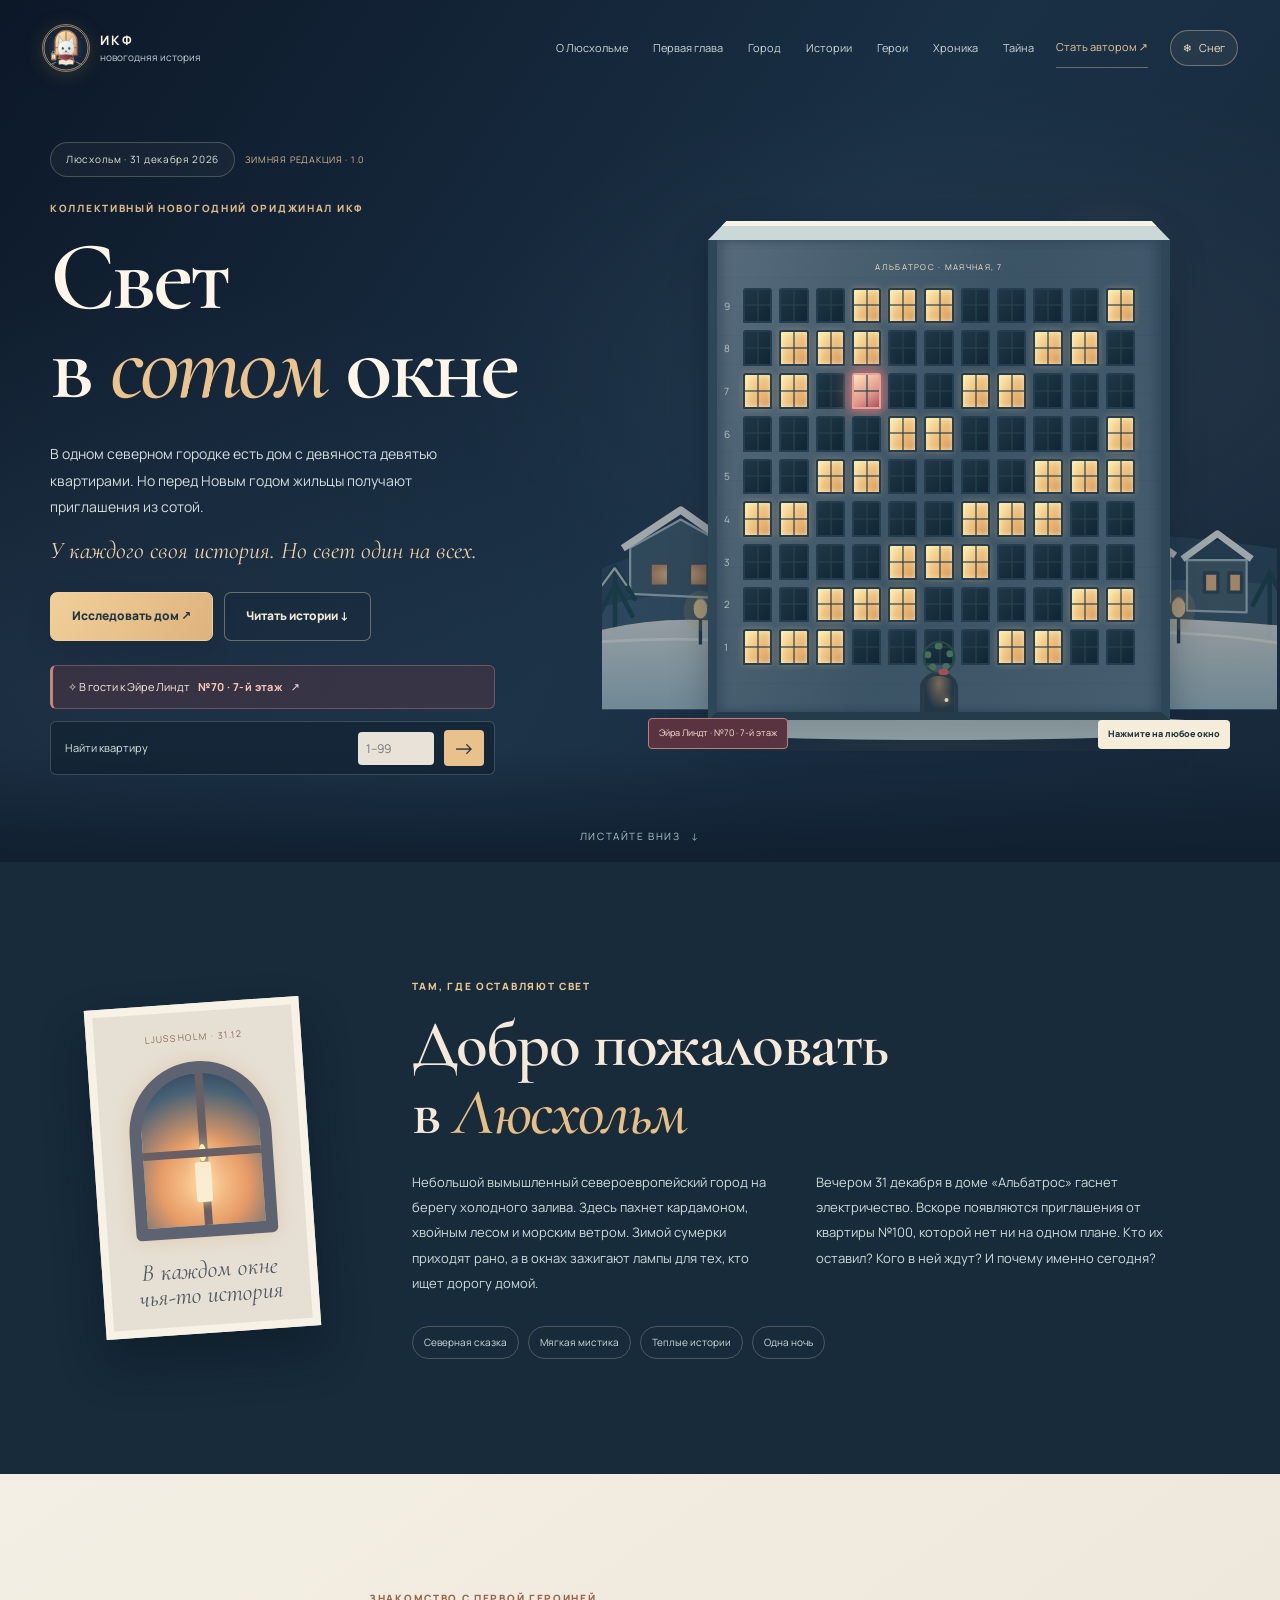
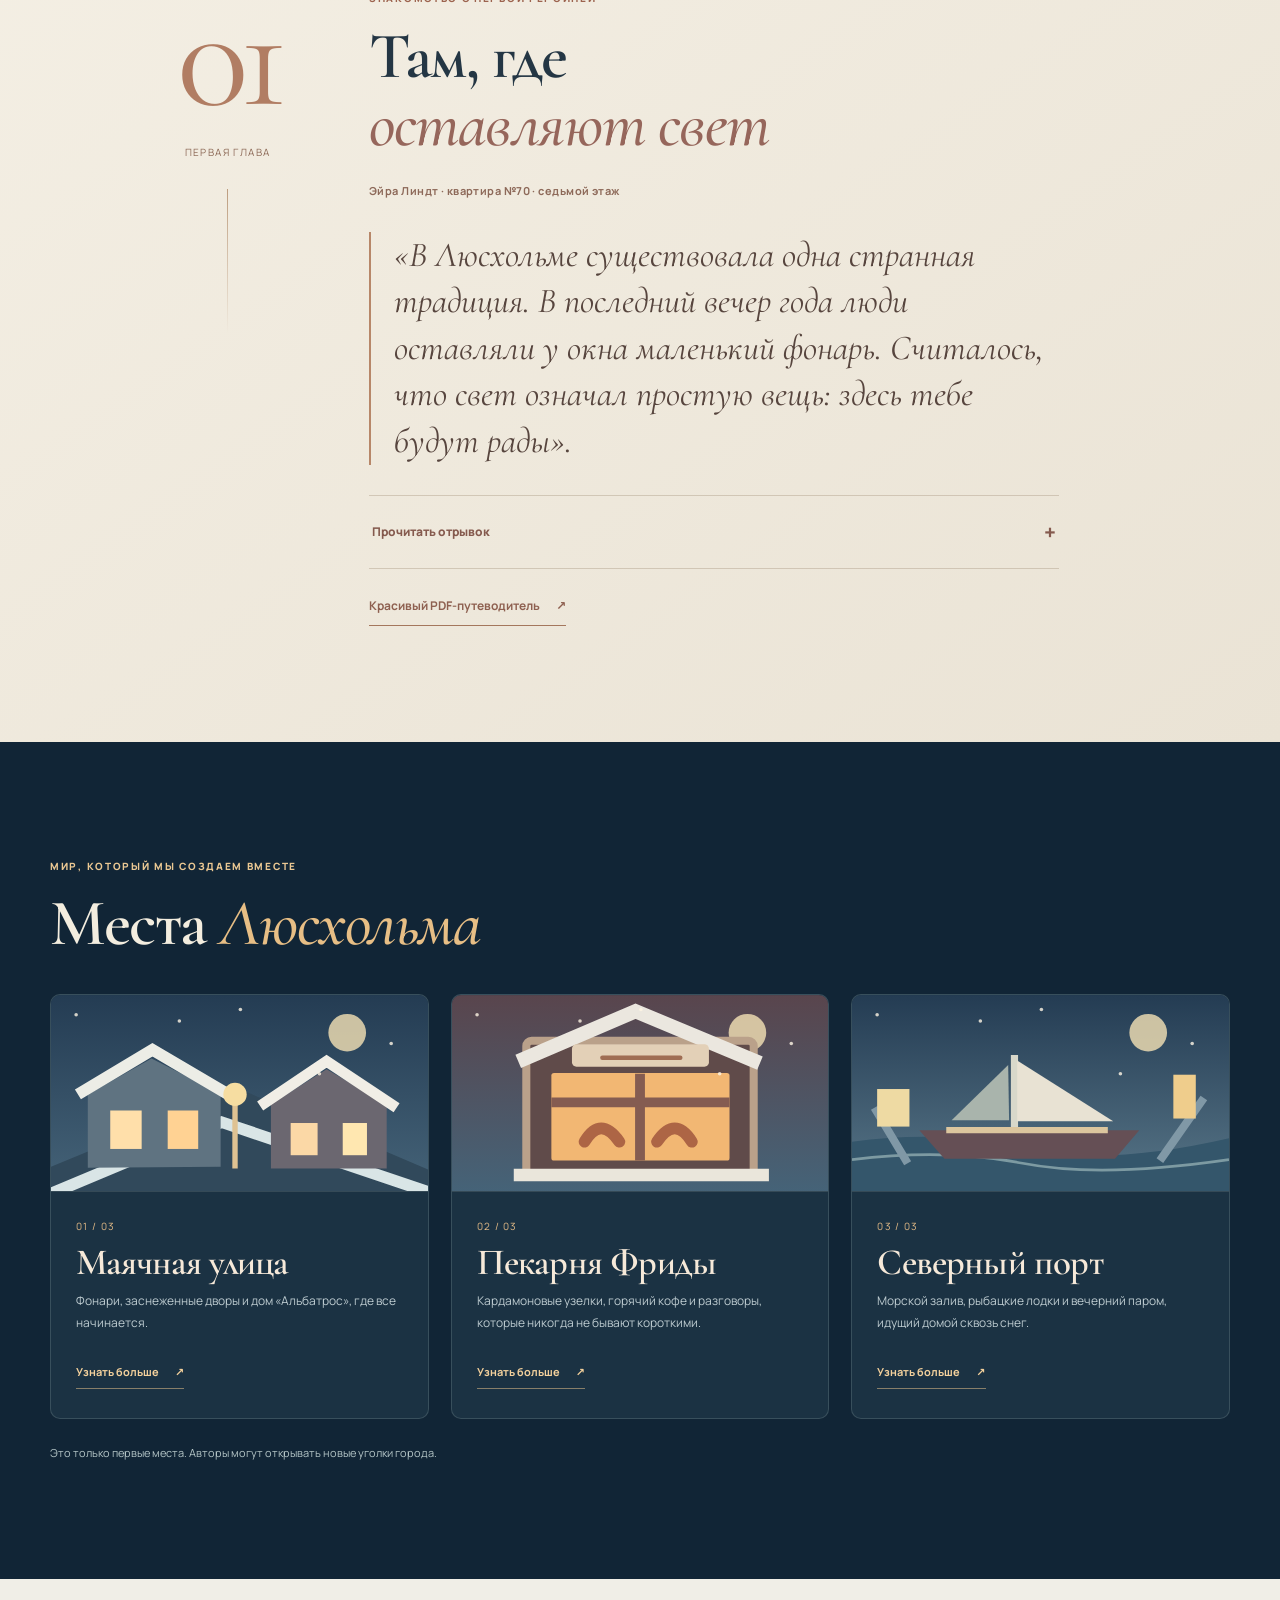
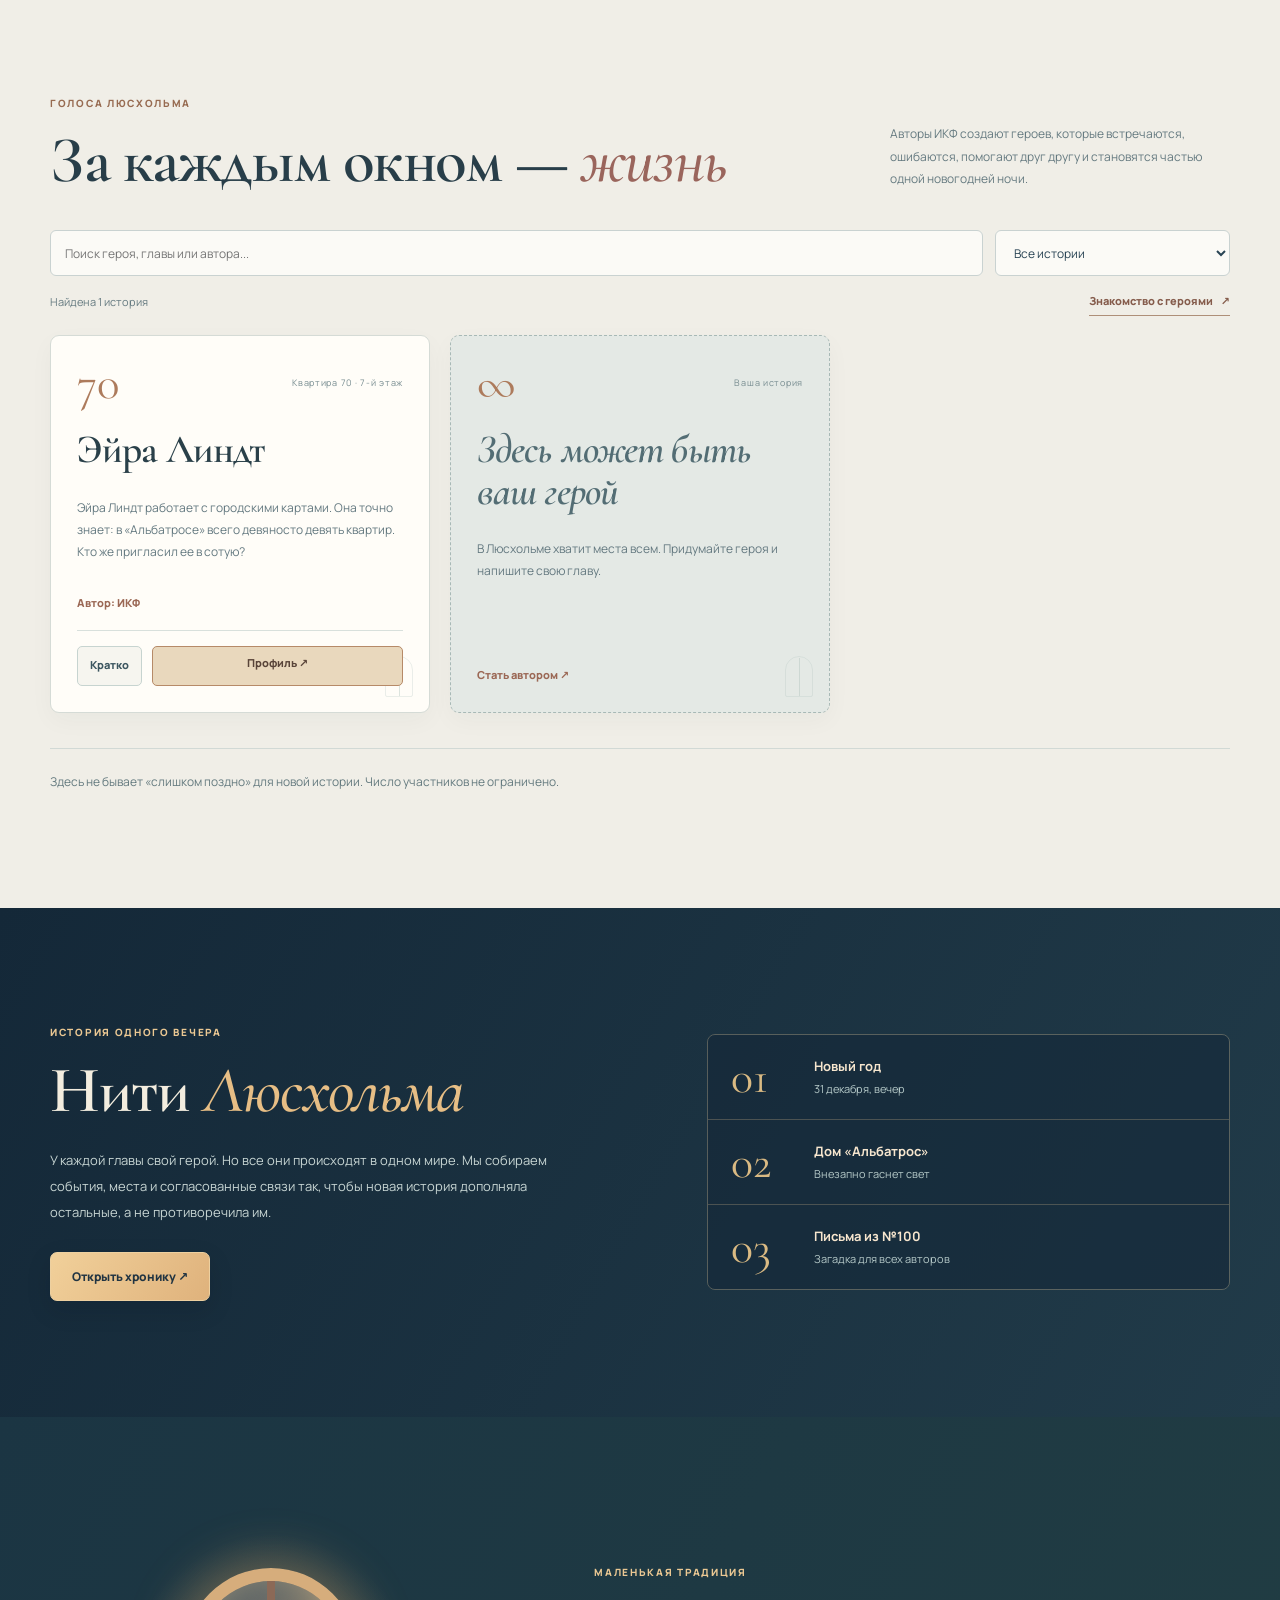
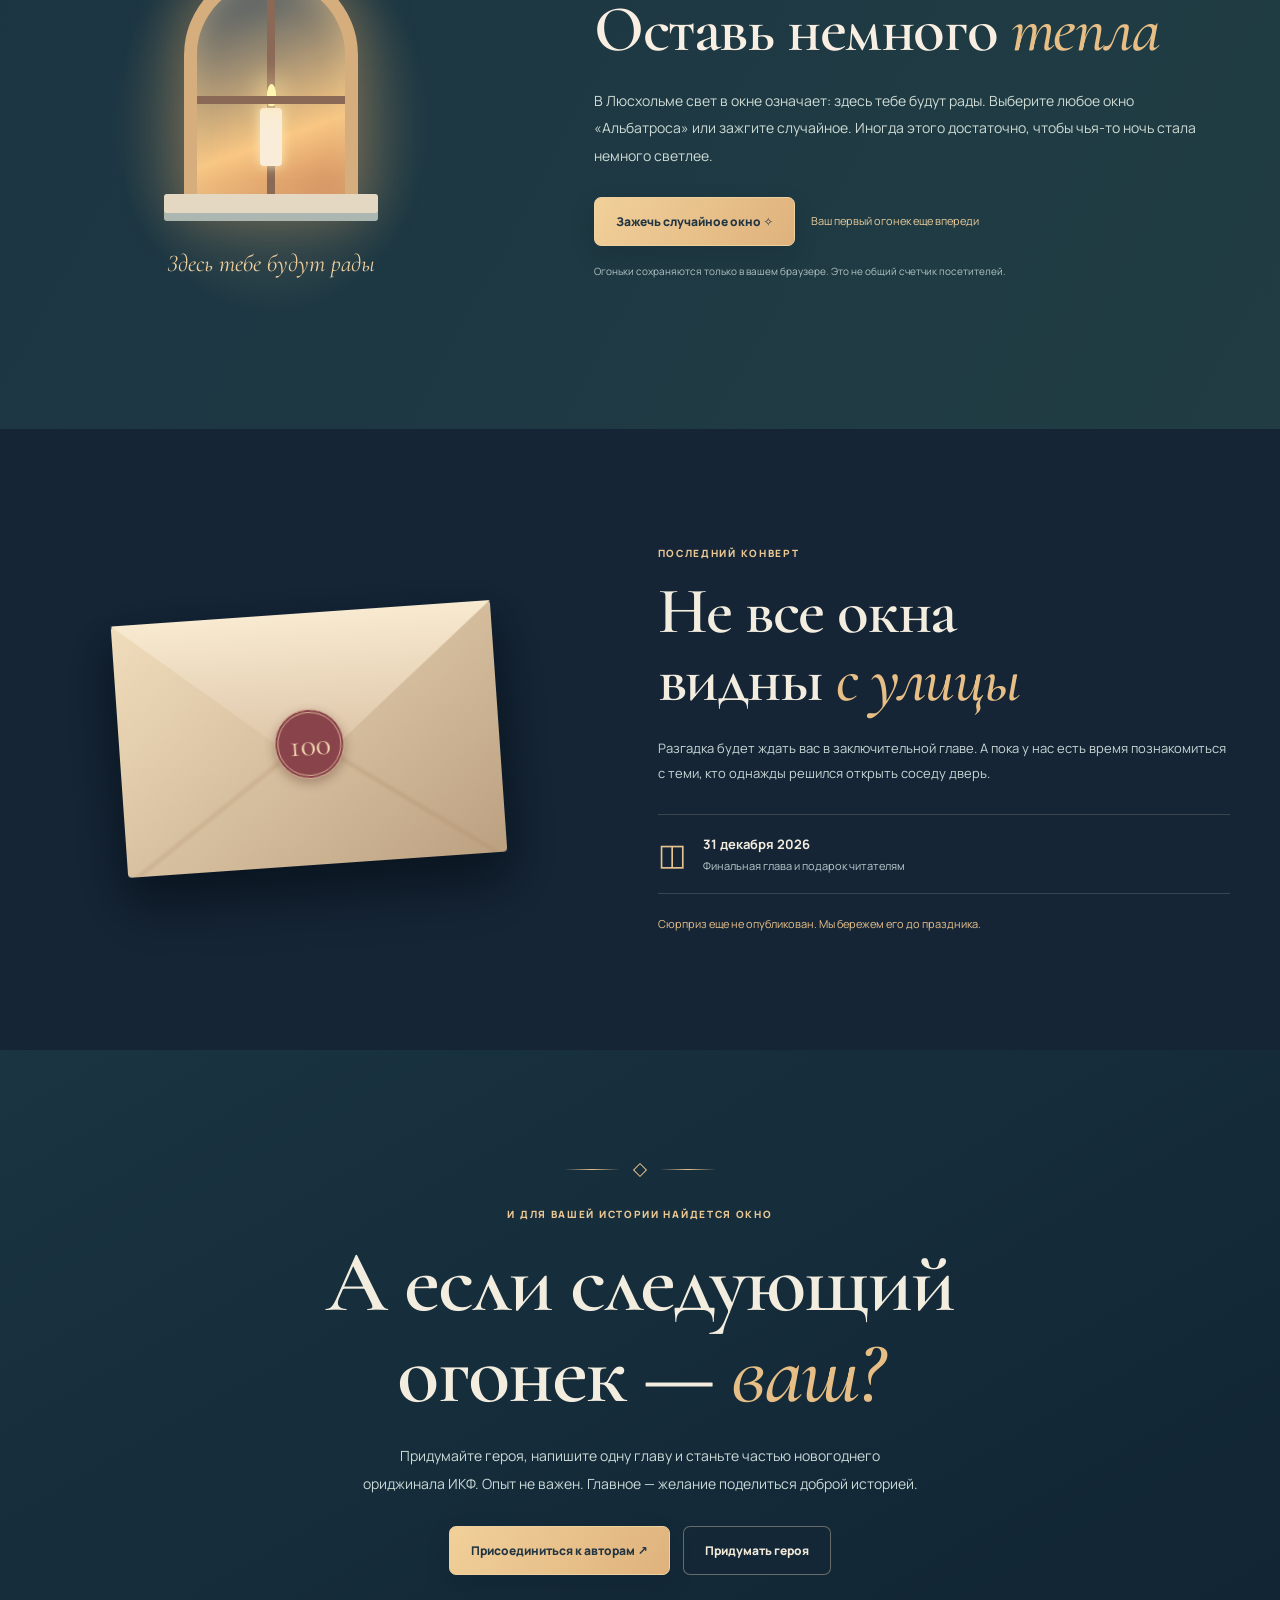
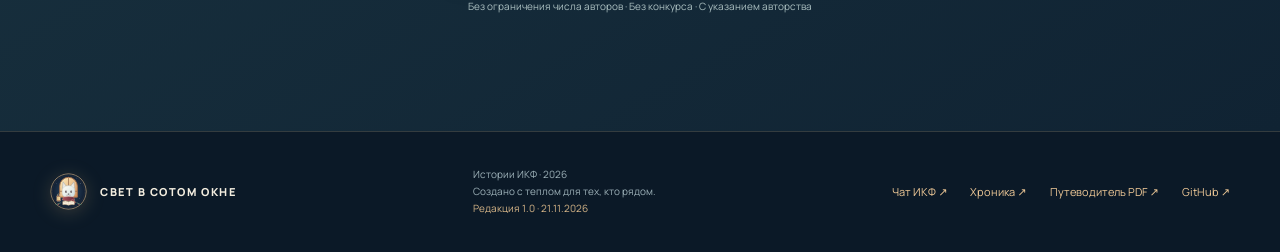
==== commit 4d0b06b4: "feat: publish spoiler-safe chronicle, approved relationships and editorial timeline" ====
--- a/index.html
+++ b/index.html
@@ -1,27 +1,27 @@
 <!doctype html>
 <html lang="ru">
 <head>
-<meta charset="utf-8"><meta name="viewport" content="width=device-width,initial-scale=1"><meta name="theme-color" content="#101c2c"><meta name="application-version" content="0.9.0">
+<meta charset="utf-8"><meta name="viewport" content="width=device-width,initial-scale=1"><meta name="theme-color" content="#101c2c"><meta name="application-version" content="1.0.0">
 <meta name="description" content="Свет в сотом окне — коллективный новогодний ориджинал ИКФ. Добро пожаловать в Люсхольм.">
 <meta property="og:title" content="Свет в сотом окне · ИКФ"><meta property="og:description" content="У каждого своя история. Но свет один на всех.">
 <title>Свет в сотом окне · ИКФ</title>
 <link rel="preconnect" href="https://fonts.googleapis.com"><link rel="preconnect" href="https://fonts.gstatic.com" crossorigin>
 <link href="https://fonts.googleapis.com/css2?family=Cormorant+Garamond:wght@400;500;600;700&family=Manrope:wght@400;500;600;700;800&display=swap" rel="stylesheet">
-<link rel="icon" href="assets/favicon.svg" type="image/svg+xml"><link rel="stylesheet" href="assets/styles.css?v=20261121-05"><link rel="stylesheet" href="assets/winter.css?v=20261121-07"><link rel="stylesheet" href="assets/explore.css?v=20261121-09"><script src="assets/app.js?v=20261121-09" defer></script>
+<link rel="icon" href="assets/favicon.svg" type="image/svg+xml"><link rel="stylesheet" href="assets/styles.css?v=20261121-05"><link rel="stylesheet" href="assets/winter.css?v=20261121-07"><link rel="stylesheet" href="assets/explore.css?v=20261121-09"><link rel="stylesheet" href="assets/chronicle-preview.css?v=20261121-10"><script src="assets/app.js?v=20261121-09" defer></script>
 </head>
 <body>
 <a class="skip-link" href="#main">Перейти к содержимому</a>
 <div class="snowfall" id="snowfall" aria-hidden="true"></div>
 <header class="site-header">
 <a class="brand" href="#top"><img class="brand-emblem" src="assets/ikf-mark.svg" alt="" width="45" height="45"><span><strong>ИКФ</strong><small>новогодняя история</small></span></a>
-<nav class="nav" aria-label="Навигация"><a href="#world">О Люсхольме</a><a href="#chapter">Первая глава</a><a href="#places">Город</a><a href="#stories">Истории</a><a href="characters.html">Герои</a><a href="#mystery">Тайна</a></nav>
+<nav class="nav" aria-label="Навигация"><a href="#world">О Люсхольме</a><a href="#chapter">Первая глава</a><a href="#places">Город</a><a href="#stories">Истории</a><a href="characters.html">Герои</a><a href="chronicle.html">Хроника</a><a href="#mystery">Тайна</a></nav>
 <a class="header-link" href="https://t.me/chat_IKF" target="_blank" rel="noopener noreferrer">Стать автором ↗</a><button class="snow-toggle" id="snow-toggle" type="button" aria-pressed="true" title="Включить или выключить снег">❄ <span>Снег</span></button>
 </header>
 <main id="main">
 <section class="hero" id="top">
 <div class="container hero-layout">
 <div class="hero-copy">
-<div class="eyebrow">Люсхольм · 31 декабря 2026</div><div class="edition-pill" aria-label="Новая версия сайта">ЗИМНЯЯ РЕДАКЦИЯ · 0.9</div>
+<div class="eyebrow">Люсхольм · 31 декабря 2026</div><div class="edition-pill" aria-label="Новая версия сайта">ЗИМНЯЯ РЕДАКЦИЯ · 1.0</div>
 <p class="kicker">Коллективный новогодний ориджинал ИКФ</p>
 <h1>Свет<br>в <em>сотом</em> окне</h1>
 <p class="lead">В одном северном городке есть дом с девяноста девятью квартирами. Но перед Новым годом жильцы получают приглашения из сотой.</p>
@@ -74,6 +74,10 @@
 <div class="story-controls"><label class="sr-only" for="story-search">Поиск по герою, главе или автору</label><input id="story-search" type="search" placeholder="Поиск героя, главы или автора..." autocomplete="off"><label class="sr-only" for="story-filter">Местоположение</label><select id="story-filter"><option value="all">Все истории</option><option value="house">Дом «Альбатрос»</option><option value="city">Другие места города</option><option value="mayachnaya">Маячная улица</option><option value="fridas-bakery">Пекарня Фриды</option><option value="harbor">Северный порт</option></select></div><div class="story-index-head"><p class="story-count" id="story-count" aria-live="polite"></p><a href="characters.html" class="character-directory-link">Знакомство с героями <span aria-hidden="true">↗</span></a></div><div class="story-grid" id="story-grid"></div>
 <p class="story-note">Здесь не бывает «слишком поздно» для новой истории. Число участников не ограничено.</p>
 </div></section>
+<section class="chronicle-invite section" id="chronicle-invite"><div class="container chronicle-invite-layout">
+<div class="chronicle-intro"><p class="kicker">История одного вечера</p><h2>Нити <em>Люсхольма</em></h2><p>У каждой главы свой герой. Но все они происходят в одном мире. Мы собираем события, места и согласованные связи так, чтобы новая история дополняла остальные, а не противоречила им.</p><a class="btn primary" href="chronicle.html">Открыть хронику ↗</a></div>
+<div class="chronicle-stats" aria-label="Основные опоры истории"><div><span>01</span><strong>Новый год</strong><small>31 декабря, вечер</small></div><div><span>02</span><strong>Дом «Альбатрос»</strong><small>Внезапно гаснет свет</small></div><div><span>03</span><strong>Письма из №100</strong><small>Загадка для всех авторов</small></div></div>
+</div></section>
 <section class="section light-section"><div class="container light-layout"><div class="kindness-illustration" aria-hidden="true">
 <div class="kindness-frame"><div class="kindness-glass"><i class="kindness-candle"></i></div><div class="kindness-sill"></div></div>
 <div class="kindness-caption">Здесь тебе будут рады</div></div><div>
@@ -93,7 +97,7 @@
 <div class="join-actions"><a class="btn primary" href="https://t.me/chat_IKF" target="_blank" rel="noopener noreferrer">Присоединиться к авторам ↗</a><button class="btn outline" type="button" id="make-character">Придумать героя</button></div>
 <small>Без ограничения числа авторов · Без конкурса · С указанием авторства</small></div></section>
 </main>
-<footer><div class="container footer"><a href="#top" class="footer-brand"><img class="footer-mark" src="assets/ikf-mark.svg" alt="" width="34" height="34">СВЕТ В СОТОМ ОКНЕ</a><p>Истории ИКФ · 2026<br>Создано с теплом для тех, кто рядом.<br><span class="build-stamp">Редакция 0.9 · 21.11.2026</span></p><div><a href="https://t.me/chat_IKF" target="_blank" rel="noopener noreferrer">Чат ИКФ ↗</a><a href="print.html">Путеводитель PDF ↗</a><a href="https://github.com/DizzyZ7/IKF-Hundredth-Window" target="_blank" rel="noopener noreferrer">GitHub ↗</a></div></div></footer>
+<footer><div class="container footer"><a href="#top" class="footer-brand"><img class="footer-mark" src="assets/ikf-mark.svg" alt="" width="34" height="34">СВЕТ В СОТОМ ОКНЕ</a><p>Истории ИКФ · 2026<br>Создано с теплом для тех, кто рядом.<br><span class="build-stamp">Редакция 1.0 · 21.11.2026</span></p><div><a href="https://t.me/chat_IKF" target="_blank" rel="noopener noreferrer">Чат ИКФ ↗</a><a href="chronicle.html">Хроника ↗</a><a href="print.html">Путеводитель PDF ↗</a><a href="https://github.com/DizzyZ7/IKF-Hundredth-Window" target="_blank" rel="noopener noreferrer">GitHub ↗</a></div></div></footer>
 <dialog id="window-dialog" class="window-dialog" aria-labelledby="dialog-title"><button type="button" id="dialog-close" class="dialog-close" aria-label="Закрыть">×</button><div class="dialog-number" id="dialog-number"></div><h2 id="dialog-title"></h2><p id="dialog-copy"></p><p class="dialog-meta" id="dialog-meta"></p><div id="dialog-stories" class="dialog-stories"></div><div class="dialog-actions"><button type="button" id="dialog-light" class="btn primary">Зажечь огонек ✧</button><span class="light-already-lit" id="dialog-light-status" role="status" hidden>✦ Свет уже горит</span><a id="dialog-story-link" class="btn outline" href="#stories">К историям ↓</a><a id="dialog-profile-link" class="btn outline" href="characters.html" hidden>Досье героя ↗</a><button id="dialog-share" class="btn outline" type="button">Поделиться окном ↗</button></div><p id="share-notice" class="share-notice" aria-live="polite"></p></dialog>
 
 <dialog class="character-dialog" id="character-dialog" aria-labelledby="character-title">
--- a/assets/chronicle-preview.css
+++ b/assets/chronicle-preview.css
@@ -0,0 +1,13 @@
+
+/* 1.0 · quiet anthology chronicle preview */
+.chronicle-invite{background:linear-gradient(120deg,#142838,#213b49)}
+.chronicle-invite-layout{display:grid;grid-template-columns:1fr .9fr;gap:clamp(45px,6vw,100px);align-items:center}
+.chronicle-intro h2{margin:0 0 23px}.chronicle-intro>p:not(.kicker){font-size:13px;color:#c7d5d3;line-height:2;max-width:550px;margin:0 0 27px}
+.chronicle-stats{display:grid;grid-template-columns:1fr;gap:0;border:1px solid #dabd9152;border-radius:8px;overflow:hidden}
+.chronicle-stats>div{display:grid;grid-template-columns:67px 1fr;grid-template-rows:auto auto;gap:0 16px;padding:19px 23px;background:#13273788;border-bottom:1px solid #dabb8b45}
+.chronicle-stats>div:last-child{border-bottom:0}
+.chronicle-stats span{grid-row:span 2;font:46px/1 "Cormorant Garamond",Georgia,serif;color:#daba83}
+.chronicle-stats strong{font-size:13px;color:#f7e6ce}
+.chronicle-stats small{font-size:11px;color:#b5c9c8}
+@media(max-width:800px){.chronicle-invite-layout{grid-template-columns:1fr;gap:32px}}
+@media(max-width:530px){.chronicle-stats>div{padding:16px 17px;grid-template-columns:56px 1fr}.chronicle-stats span{font-size:41px}}
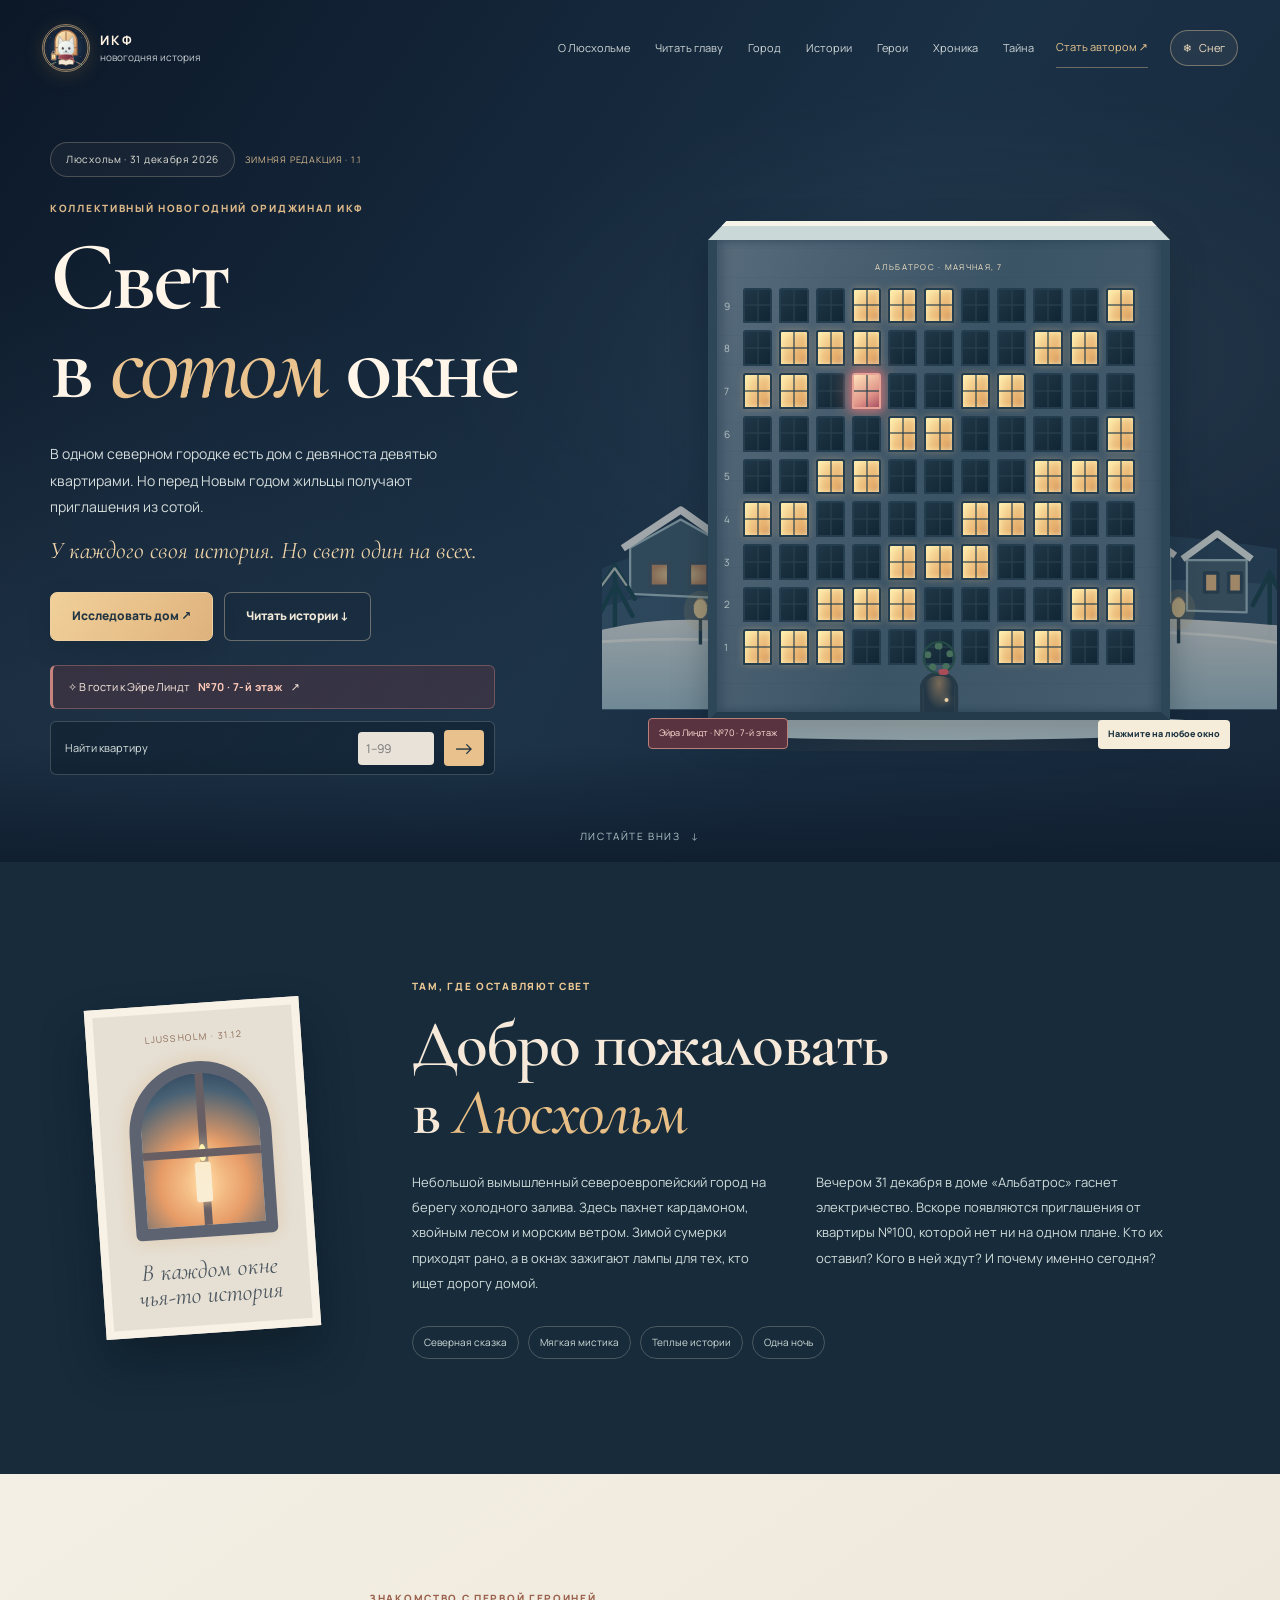
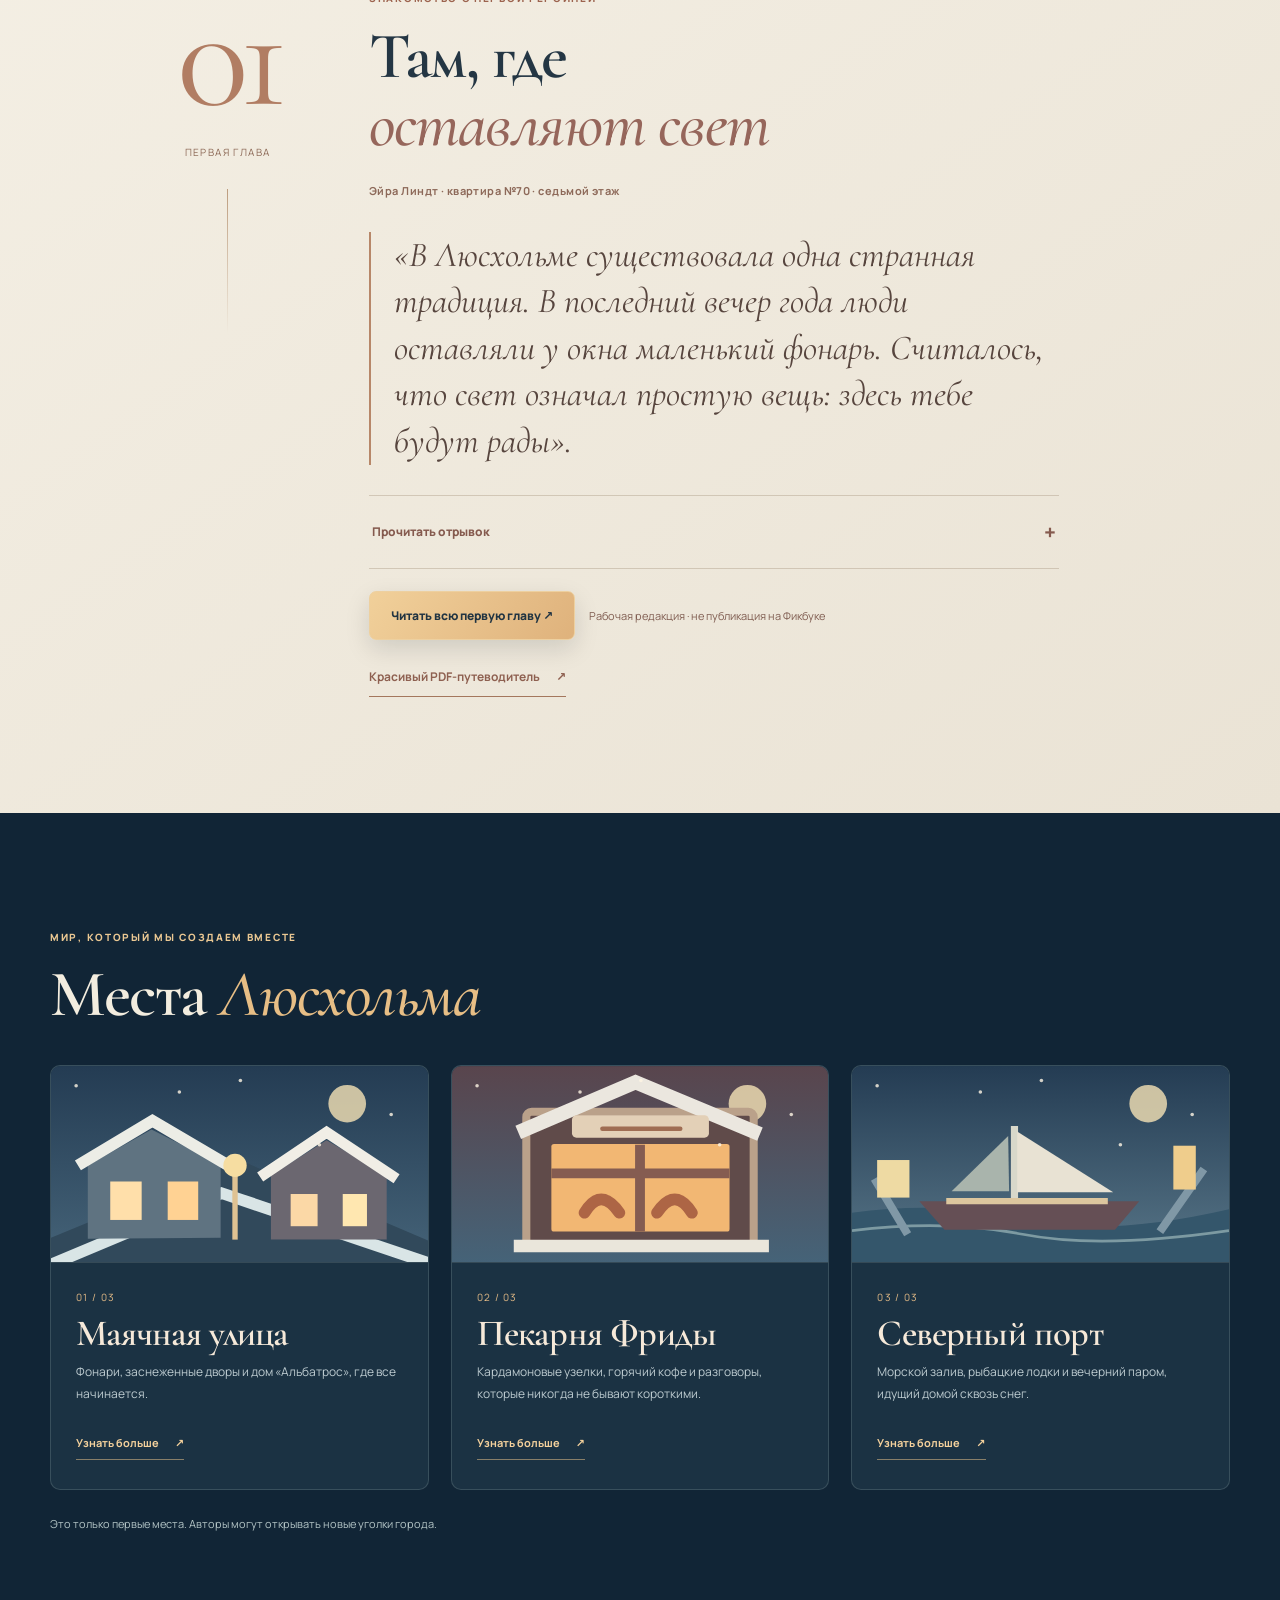
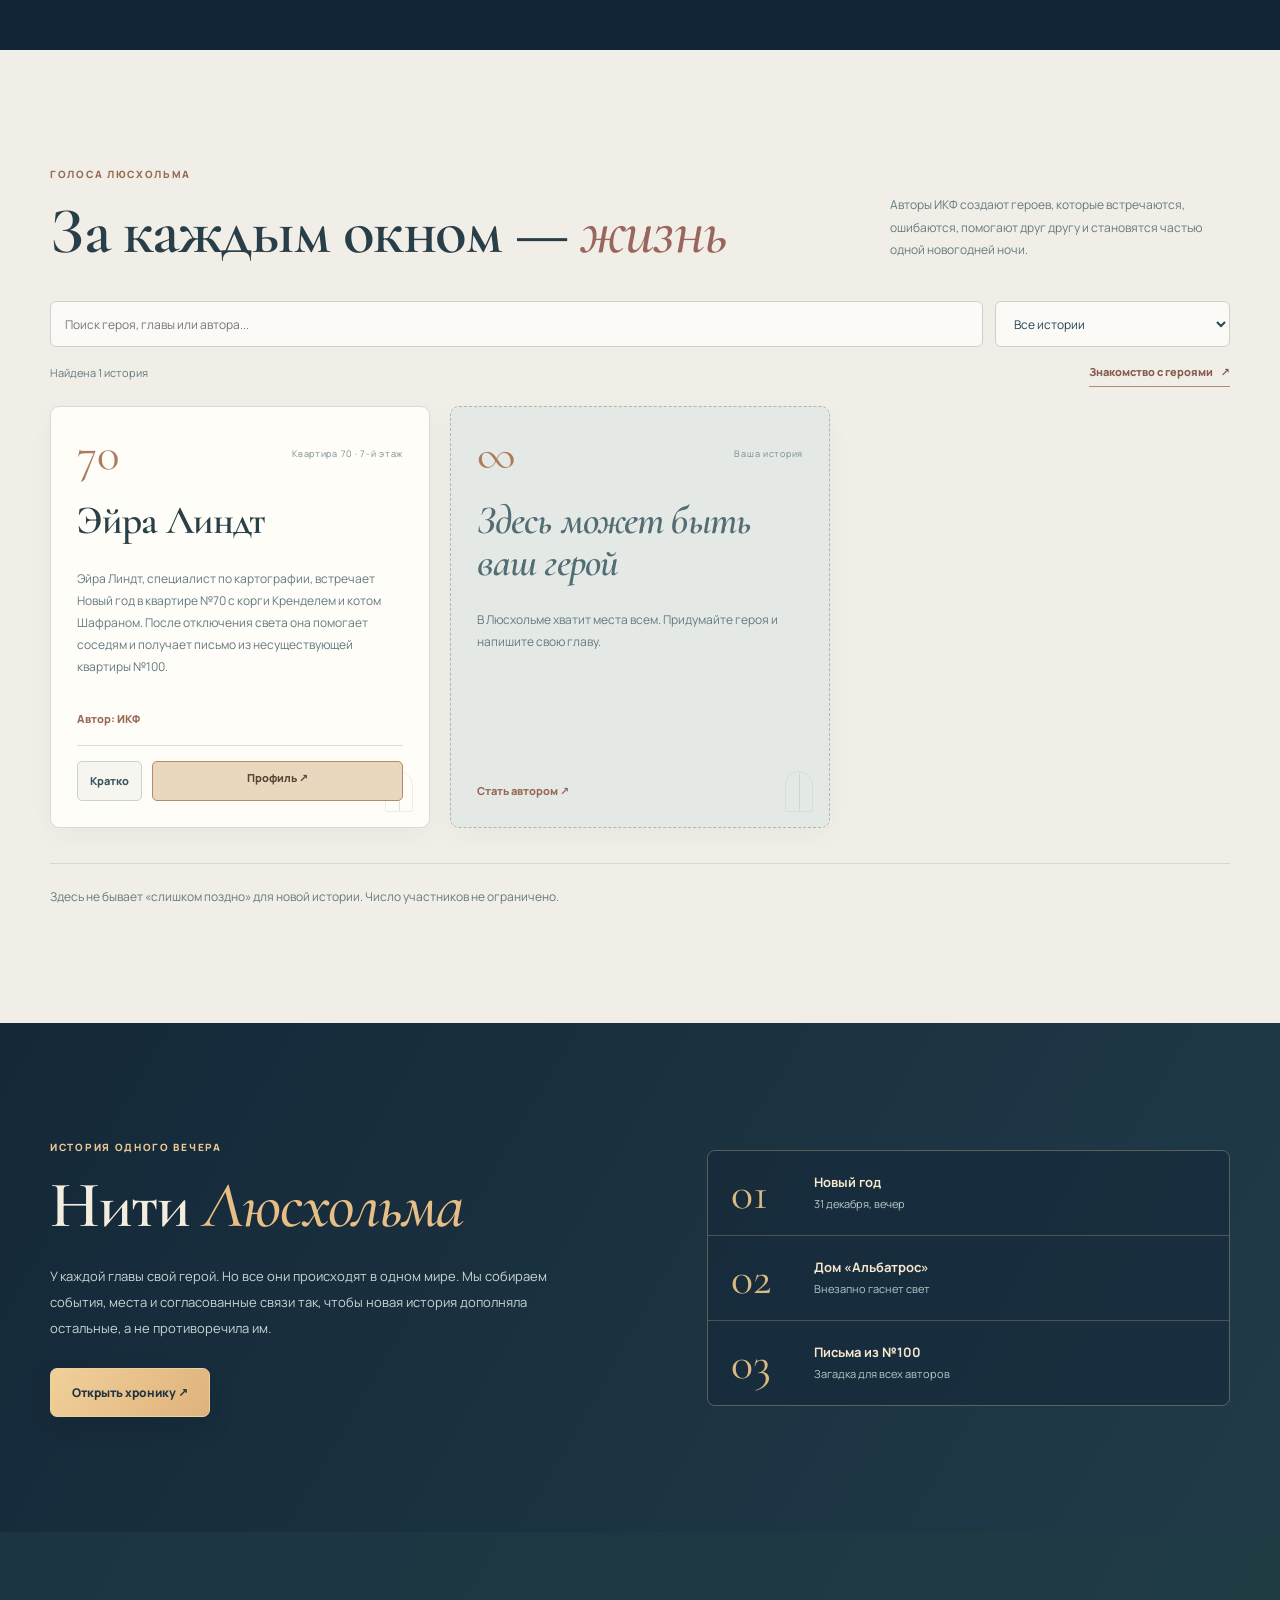
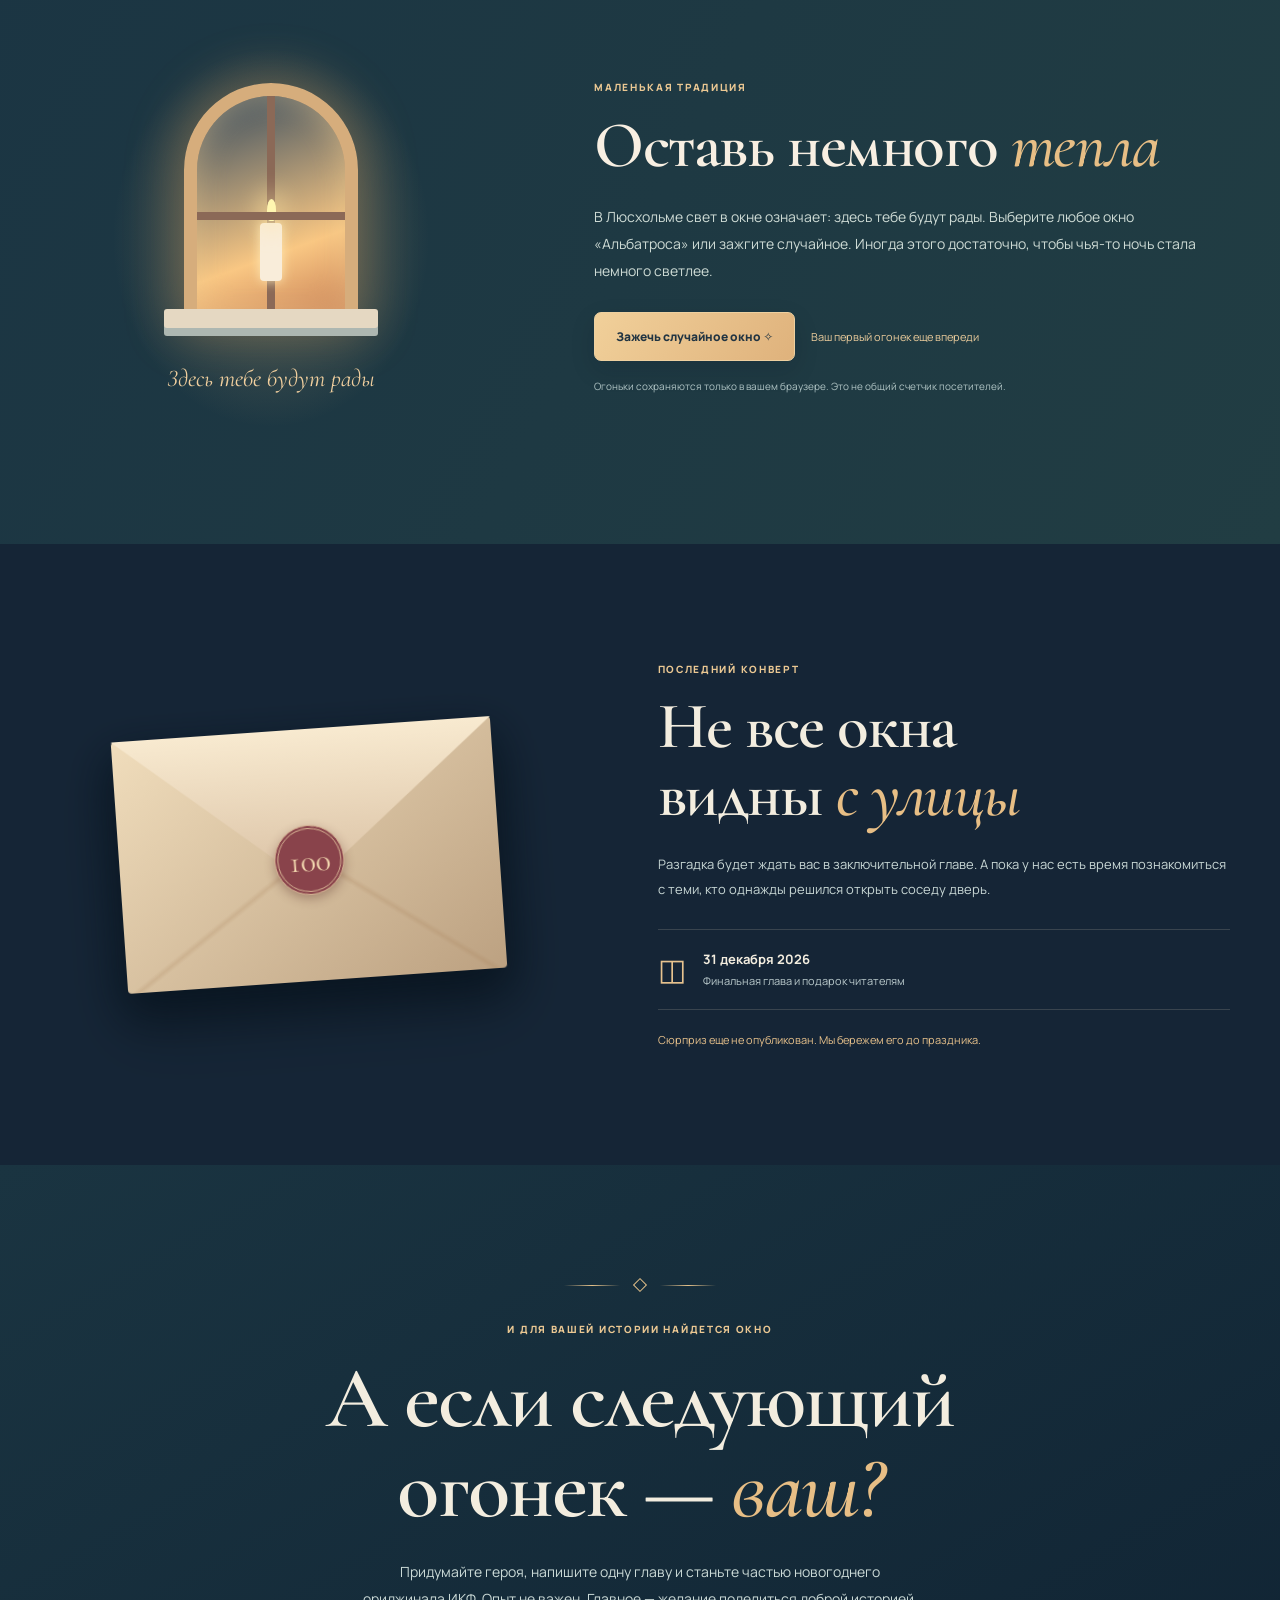
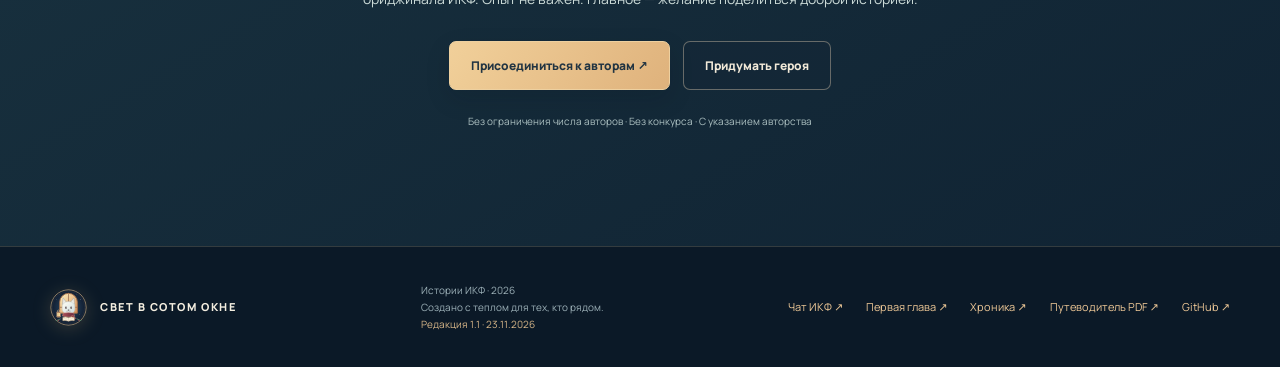
==== commit 77b75d9d: "feat: expose full Eira chapter on homepage, apartment, and chronicle" ====
--- a/index.html
+++ b/index.html
@@ -1,27 +1,27 @@
 <!doctype html>
 <html lang="ru">
 <head>
-<meta charset="utf-8"><meta name="viewport" content="width=device-width,initial-scale=1"><meta name="theme-color" content="#101c2c"><meta name="application-version" content="1.0.0">
+<meta charset="utf-8"><meta name="viewport" content="width=device-width,initial-scale=1"><meta name="theme-color" content="#101c2c"><meta name="application-version" content="1.1.0">
 <meta name="description" content="Свет в сотом окне — коллективный новогодний ориджинал ИКФ. Добро пожаловать в Люсхольм.">
 <meta property="og:title" content="Свет в сотом окне · ИКФ"><meta property="og:description" content="У каждого своя история. Но свет один на всех.">
 <title>Свет в сотом окне · ИКФ</title>
 <link rel="preconnect" href="https://fonts.googleapis.com"><link rel="preconnect" href="https://fonts.gstatic.com" crossorigin>
 <link href="https://fonts.googleapis.com/css2?family=Cormorant+Garamond:wght@400;500;600;700&family=Manrope:wght@400;500;600;700;800&display=swap" rel="stylesheet">
-<link rel="icon" href="assets/favicon.svg" type="image/svg+xml"><link rel="stylesheet" href="assets/styles.css?v=20261121-05"><link rel="stylesheet" href="assets/winter.css?v=20261121-07"><link rel="stylesheet" href="assets/explore.css?v=20261121-09"><link rel="stylesheet" href="assets/chronicle-preview.css?v=20261121-10"><script src="assets/app.js?v=20261121-09" defer></script>
+<link rel="icon" href="assets/favicon.svg" type="image/svg+xml"><link rel="stylesheet" href="assets/styles.css?v=20261121-05"><link rel="stylesheet" href="assets/winter.css?v=20261121-07"><link rel="stylesheet" href="assets/explore.css?v=20261121-09"><link rel="stylesheet" href="assets/chronicle-preview.css?v=20261121-10"><script src="assets/app.js?v=20261123-11" defer></script>
 </head>
 <body>
 <a class="skip-link" href="#main">Перейти к содержимому</a>
 <div class="snowfall" id="snowfall" aria-hidden="true"></div>
 <header class="site-header">
 <a class="brand" href="#top"><img class="brand-emblem" src="assets/ikf-mark.svg" alt="" width="45" height="45"><span><strong>ИКФ</strong><small>новогодняя история</small></span></a>
-<nav class="nav" aria-label="Навигация"><a href="#world">О Люсхольме</a><a href="#chapter">Первая глава</a><a href="#places">Город</a><a href="#stories">Истории</a><a href="characters.html">Герои</a><a href="chronicle.html">Хроника</a><a href="#mystery">Тайна</a></nav>
+<nav class="nav" aria-label="Навигация"><a href="#world">О Люсхольме</a><a href="chapter-01.html">Читать главу</a><a href="#places">Город</a><a href="#stories">Истории</a><a href="characters.html">Герои</a><a href="chronicle.html">Хроника</a><a href="#mystery">Тайна</a></nav>
 <a class="header-link" href="https://t.me/chat_IKF" target="_blank" rel="noopener noreferrer">Стать автором ↗</a><button class="snow-toggle" id="snow-toggle" type="button" aria-pressed="true" title="Включить или выключить снег">❄ <span>Снег</span></button>
 </header>
 <main id="main">
 <section class="hero" id="top">
 <div class="container hero-layout">
 <div class="hero-copy">
-<div class="eyebrow">Люсхольм · 31 декабря 2026</div><div class="edition-pill" aria-label="Новая версия сайта">ЗИМНЯЯ РЕДАКЦИЯ · 1.0</div>
+<div class="eyebrow">Люсхольм · 31 декабря 2026</div><div class="edition-pill" aria-label="Новая версия сайта">ЗИМНЯЯ РЕДАКЦИЯ · 1.1</div>
 <p class="kicker">Коллективный новогодний ориджинал ИКФ</p>
 <h1>Свет<br>в <em>сотом</em> окне</h1>
 <p class="lead">В одном северном городке есть дом с девяноста девятью квартирами. Но перед Новым годом жильцы получают приглашения из сотой.</p>
@@ -62,7 +62,7 @@
 <div class="chapter-excerpt-body"><p>Эйра Линдт считала, что человечество вообще отлично умело превращать хорошие идеи в декоративные предметы.</p>
 <p>Она думала об этом, стоя перед витриной пекарни, пока за ее спиной ветер пытался сорвать с головы вязаную шапку.</p>
 <p>— Два кардамоновых узелка, пожалуйста.</p><p>— Два? — переспросила пекарша.</p><p>— Да.</p><p>— К тебе кто-то придет?</p><p>Эйра вздохнула.</p><p>— Фрида, если я покупаю два узелка, это еще не значит, что у меня гости.</p><p>— Значит, собираешься съесть два сама.</p><p>— Весьма проницательно.</p><p>Пекарша довольно улыбнулась и положила в бумажный пакет третий.</p><p>— Этот за мой счет.</p><p>— За что?</p><p>— За то, что ты сегодня хотя бы разговариваешь с людьми.</p>
-<p class="chapter-finish">Продолжение — в первой главе коллективного ориджинала ИКФ.</p></div></details><a class="booklet-link" href="print.html">Красивый PDF-путеводитель <span aria-hidden="true">↗</span></a>
+<p class="chapter-finish">Продолжение — в первой главе коллективного ориджинала ИКФ.</p></div></details><div class="chapter-read-action"><a class="btn primary" href="chapter-01.html">Читать всю первую главу ↗</a><span>Рабочая редакция · не публикация на Фикбуке</span></div><a class="booklet-link" href="print.html">Красивый PDF-путеводитель <span aria-hidden="true">↗</span></a>
 </div></div></section>
 <section class="section places-section" id="places"><div class="container"><p class="kicker">Мир, который мы создаем вместе</p><h2>Места <em>Люсхольма</em></h2><div class="places-grid">
 <article class="place-card"><img class="place-cover" src="assets/place-street.svg" alt="Снежная улица с освещенными домиками" width="420" height="220" loading="lazy"><div class="place-body"><span class="place-index">01 / 03</span><h3>Маячная улица</h3><p>Фонари, заснеженные дворы и дом «Альбатрос», где все начинается.</p><button type="button" class="place-open" data-place="mayachnaya" aria-controls="place-detail" aria-expanded="false">Узнать больше <span aria-hidden="true">↗</span></button></div></article>
@@ -97,7 +97,7 @@
 <div class="join-actions"><a class="btn primary" href="https://t.me/chat_IKF" target="_blank" rel="noopener noreferrer">Присоединиться к авторам ↗</a><button class="btn outline" type="button" id="make-character">Придумать героя</button></div>
 <small>Без ограничения числа авторов · Без конкурса · С указанием авторства</small></div></section>
 </main>
-<footer><div class="container footer"><a href="#top" class="footer-brand"><img class="footer-mark" src="assets/ikf-mark.svg" alt="" width="34" height="34">СВЕТ В СОТОМ ОКНЕ</a><p>Истории ИКФ · 2026<br>Создано с теплом для тех, кто рядом.<br><span class="build-stamp">Редакция 1.0 · 21.11.2026</span></p><div><a href="https://t.me/chat_IKF" target="_blank" rel="noopener noreferrer">Чат ИКФ ↗</a><a href="chronicle.html">Хроника ↗</a><a href="print.html">Путеводитель PDF ↗</a><a href="https://github.com/DizzyZ7/IKF-Hundredth-Window" target="_blank" rel="noopener noreferrer">GitHub ↗</a></div></div></footer>
+<footer><div class="container footer"><a href="#top" class="footer-brand"><img class="footer-mark" src="assets/ikf-mark.svg" alt="" width="34" height="34">СВЕТ В СОТОМ ОКНЕ</a><p>Истории ИКФ · 2026<br>Создано с теплом для тех, кто рядом.<br><span class="build-stamp">Редакция 1.1 · 23.11.2026</span></p><div><a href="https://t.me/chat_IKF" target="_blank" rel="noopener noreferrer">Чат ИКФ ↗</a><a href="chapter-01.html">Первая глава ↗</a><a href="chronicle.html">Хроника ↗</a><a href="print.html">Путеводитель PDF ↗</a><a href="https://github.com/DizzyZ7/IKF-Hundredth-Window" target="_blank" rel="noopener noreferrer">GitHub ↗</a></div></div></footer>
 <dialog id="window-dialog" class="window-dialog" aria-labelledby="dialog-title"><button type="button" id="dialog-close" class="dialog-close" aria-label="Закрыть">×</button><div class="dialog-number" id="dialog-number"></div><h2 id="dialog-title"></h2><p id="dialog-copy"></p><p class="dialog-meta" id="dialog-meta"></p><div id="dialog-stories" class="dialog-stories"></div><div class="dialog-actions"><button type="button" id="dialog-light" class="btn primary">Зажечь огонек ✧</button><span class="light-already-lit" id="dialog-light-status" role="status" hidden>✦ Свет уже горит</span><a id="dialog-story-link" class="btn outline" href="#stories">К историям ↓</a><a id="dialog-profile-link" class="btn outline" href="characters.html" hidden>Досье героя ↗</a><button id="dialog-share" class="btn outline" type="button">Поделиться окном ↗</button></div><p id="share-notice" class="share-notice" aria-live="polite"></p></dialog>
 
 <dialog class="character-dialog" id="character-dialog" aria-labelledby="character-title">
--- a/assets/explore.css
+++ b/assets/explore.css
@@ -51,3 +51,8 @@
  .story-card-actions{gap:11px}
  .story-card-actions :is(a,button){padding:11px 15px}
 }
+
+/* v1.1: single clear reading CTA */
+.chapter-read-action{display:flex;align-items:center;flex-wrap:wrap;gap:14px;margin-top:22px}
+.chapter-read-action span{color:#805e52;font-size:11px}
+@media(max-width:550px){.chapter-read-action{flex-direction:column;align-items:stretch}.chapter-read-action .btn{width:100%}}
